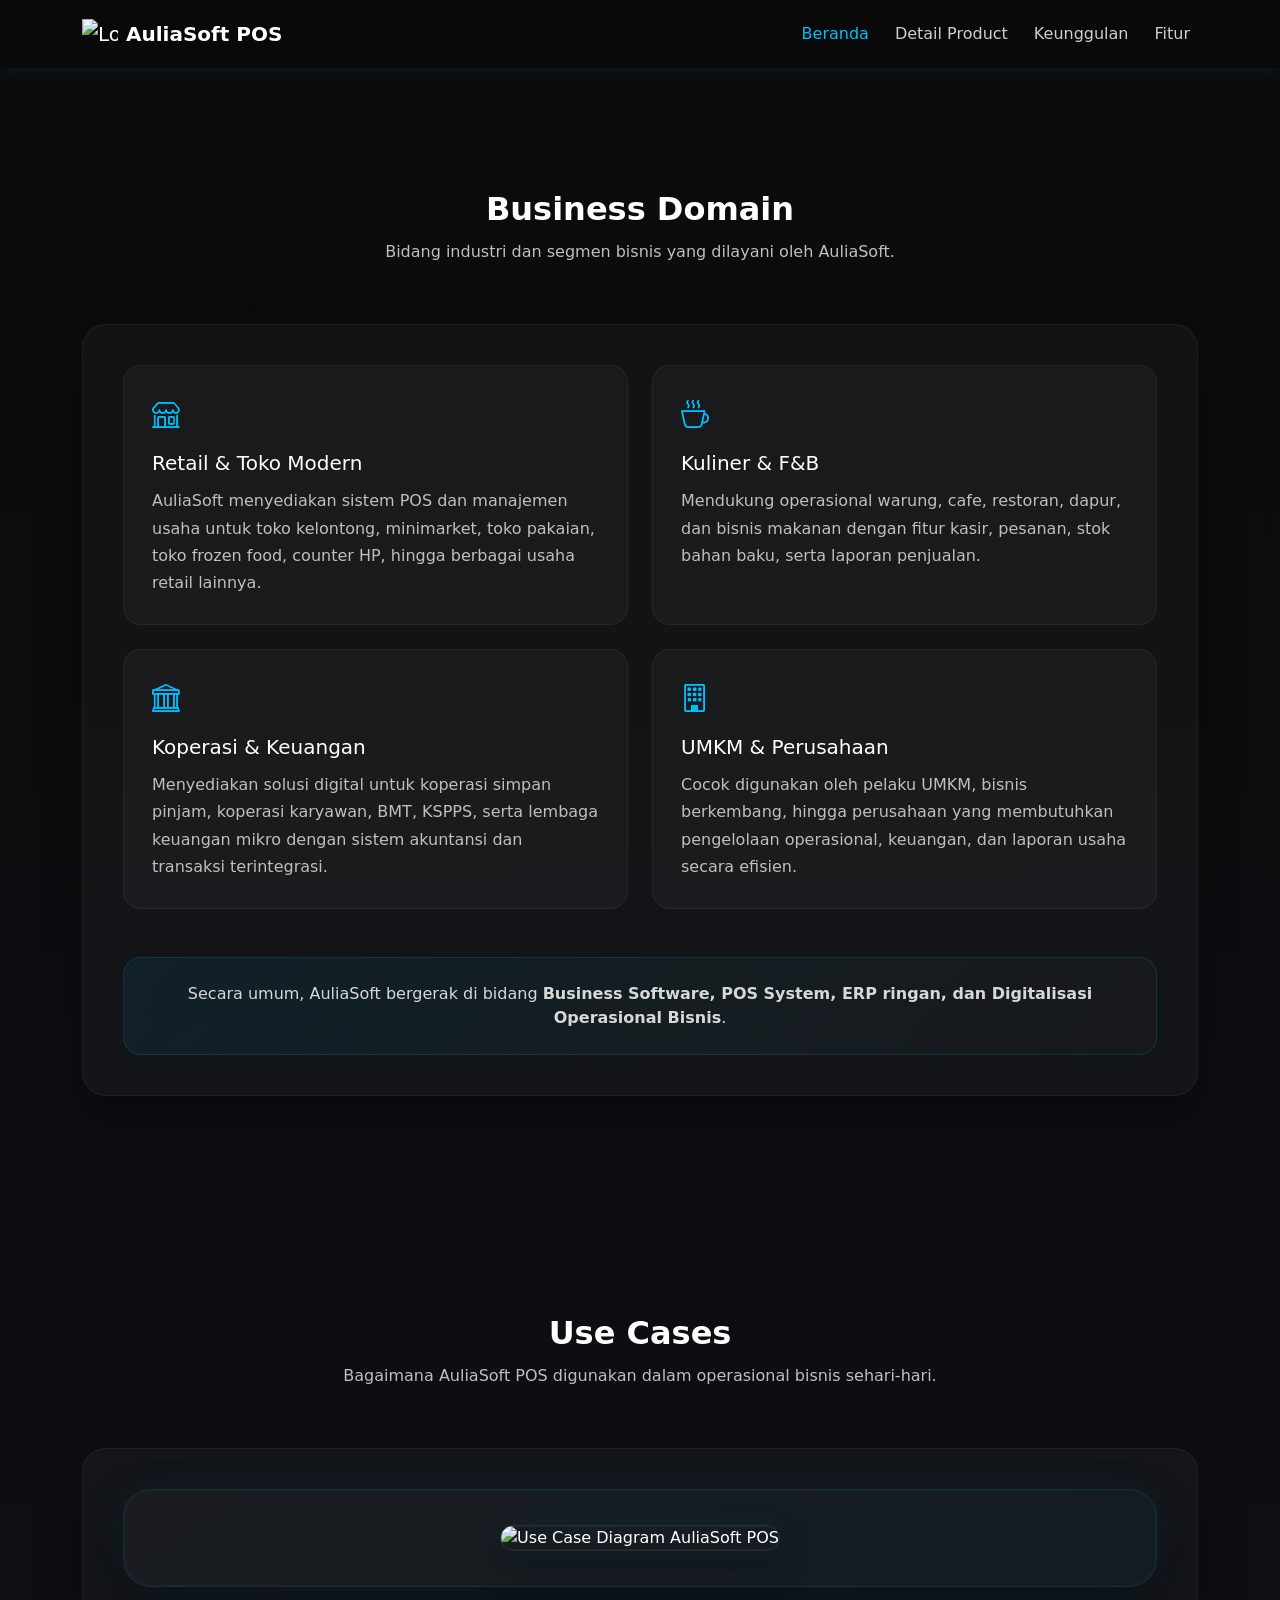
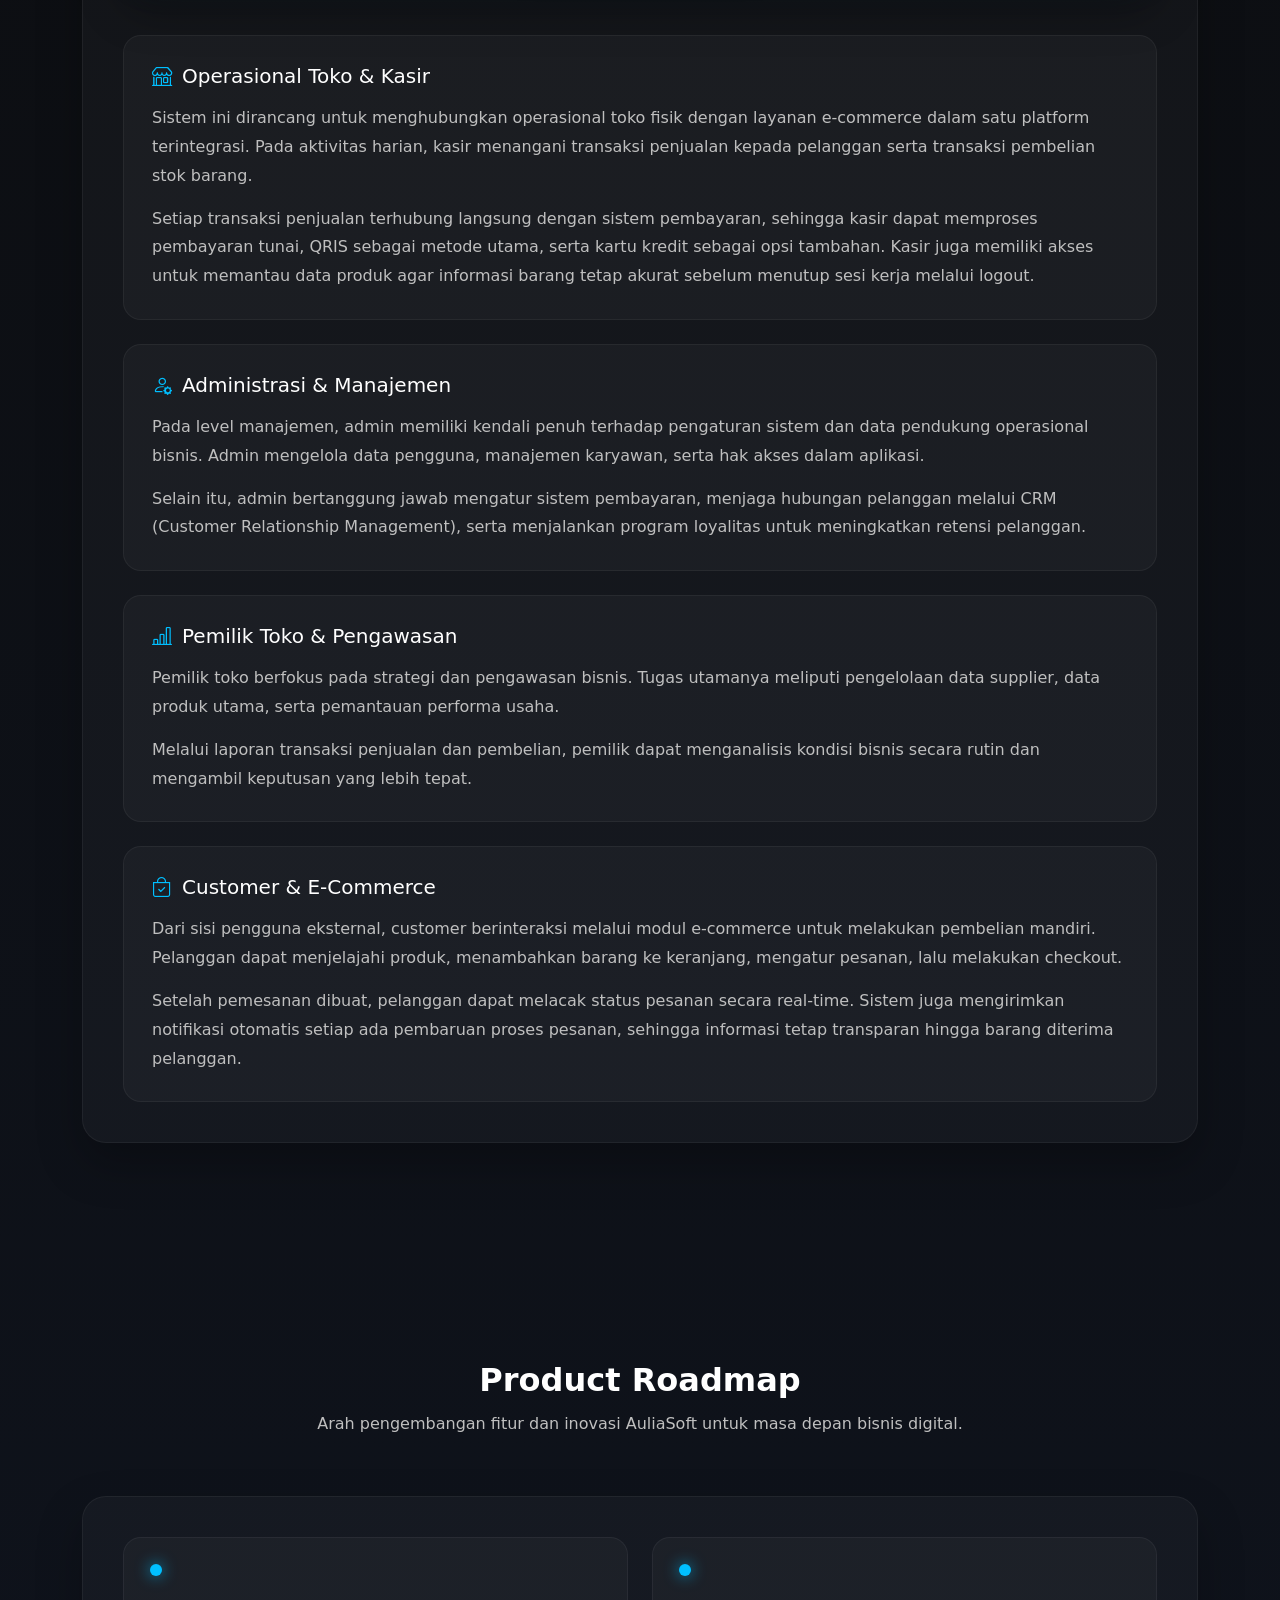
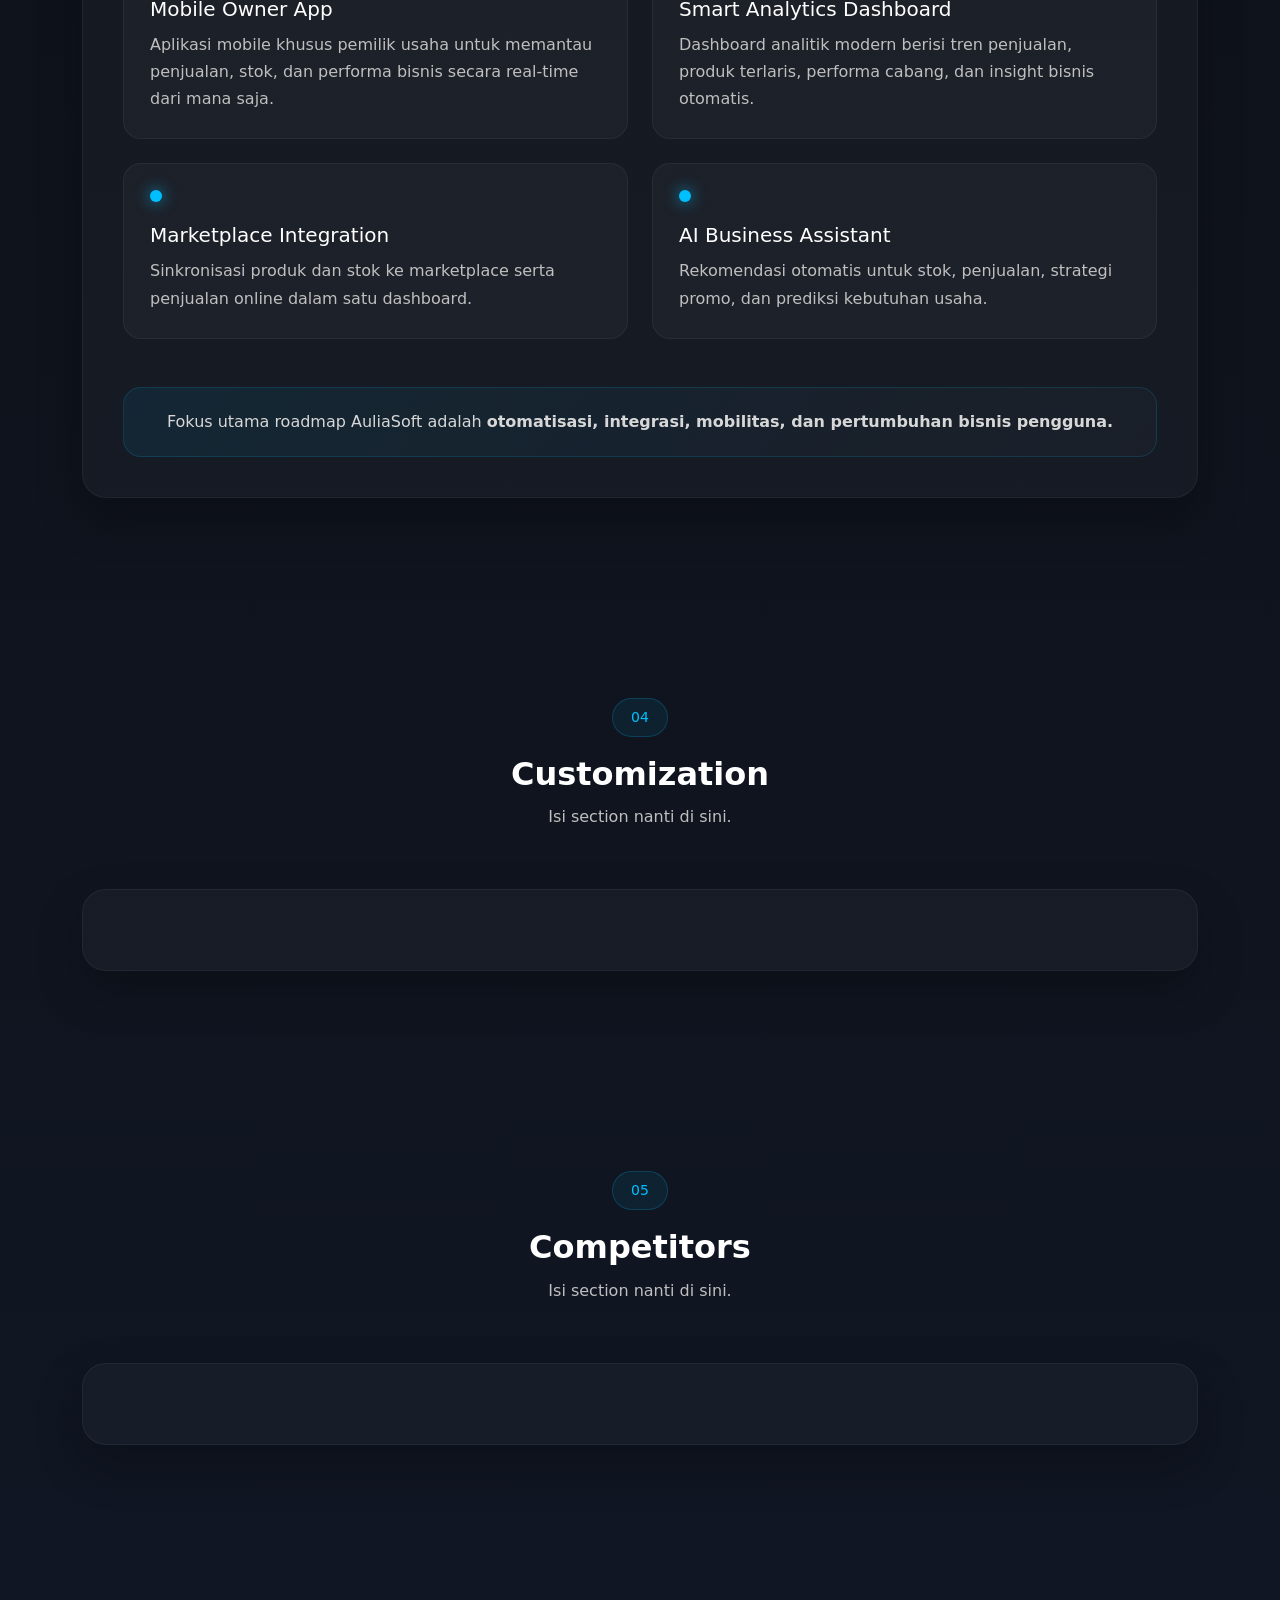
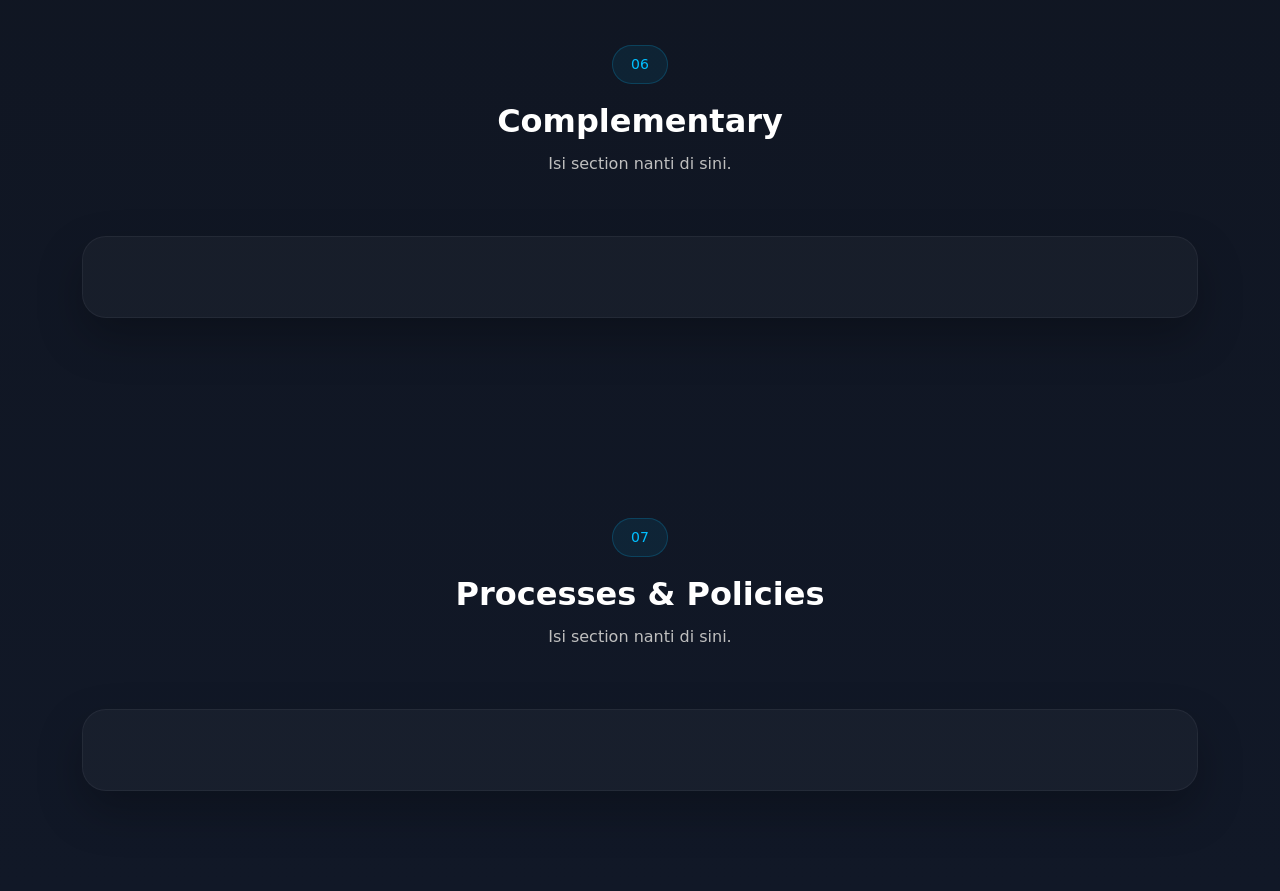
==== detail.html @ 02c009d5 "Add files via upload" ====
<!DOCTYPE html>
<html lang="id">
<head>
  <meta charset="UTF-8">
  <meta name="viewport" content="width=device-width, initial-scale=1">

  <title>AuliaSoft Insight</title>

  <!-- Bootstrap CSS -->
  <link rel="stylesheet"
        href="https://cdn.jsdelivr.net/npm/bootstrap@5.3.2/dist/css/bootstrap.min.css">

  <!-- Bootstrap Icons -->
  <link rel="stylesheet"
        href="https://cdn.jsdelivr.net/npm/bootstrap-icons@1.11.3/font/bootstrap-icons.css">

  <!-- Custom CSS -->
  <link rel="stylesheet" href="style.css">

  <style>
    :root{
      --primary:#00bfff;
      --dark:#0b0b0b;
      --dark2:#111827;
      --card:#181818;
      --text:#ffffff;
      --muted:#bfbfbf;
    }

    html{
      scroll-behavior:smooth;
    }

    body{
      margin:0;
      font-family:system-ui,-apple-system,sans-serif;
      background:linear-gradient(180deg,var(--dark),var(--dark2));
      color:var(--text);
    }

    section{
      padding:100px 0;
    }

    .section-title{
      text-align:center;
      margin-bottom:60px;
    }

    .section-title span{
      display:inline-block;
      padding:8px 18px;
      border-radius:50px;
      font-size:14px;
      color:var(--primary);
      background:rgba(0,191,255,.08);
      border:1px solid rgba(0,191,255,.2);
    }

    .section-title h2{
      margin-top:18px;
      font-weight:700;
    }

    .section-title p{
      color:var(--muted);
      max-width:700px;
      margin:auto;
      margin-top:12px;
    }

    .content-box{
      background:rgba(255,255,255,.03);
      border:1px solid rgba(255,255,255,.05);
      border-radius:24px;
      padding:40px;
      box-shadow:0 20px 45px rgba(0,0,0,.25);
    }
  </style>
</head>

<body>

<!-- Navbar -->
  <nav id="navbar" class="navbar navbar-expand-lg fixed-top">
    <div class="container">

      <!-- Logo -->
      <a href="#" class="navbar-brand d-flex align-items-center">
        <img src="foto/auliasoftsoftware.png" alt="Logo" width="36" class="me-2" />
        <span class="fw-bold">AuliaSoft POS</span>
      </a>

      <!-- Toggle -->
      <button
        class="navbar-toggler"
        type="button"
        data-bs-toggle="collapse"
        data-bs-target="#navMenu"
      >
        <span class="navbar-toggler-icon"></span>
      </button>

      <!-- Menu -->
      <div class="collapse navbar-collapse" id="navMenu">
        <ul class="navbar-nav ms-auto">
          <li class="nav-item"><a href="index.html" class="nav-link active">Beranda</a></li>
          <li class="nav-item"><a href="detail.html" class="nav-link">Detail Product</a></li>
          <li class="nav-item"><a href="#product" class="nav-link">Keunggulan</a></li>
          <li class="nav-item"><a href="#fitur" class="nav-link">Fitur</a></li>
        </ul>
      </div>

    </div>
  </nav>

<!-- BUSINESS DOMAIN -->
<section id="business-domain">
  <div class="container">

    <div class="section-title">
      <h2>Business Domain</h2>
      <p>Bidang industri dan segmen bisnis yang dilayani oleh AuliaSoft.</p>
    </div>

    <div class="content-box">

      <div class="row g-4">

        <div class="col-md-6">
          <div class="mini-info-box h-100">
            <i class="bi bi-shop"></i>
            <h5>Retail & Toko Modern</h5>
            <p>
              AuliaSoft menyediakan sistem POS dan manajemen usaha untuk
              toko kelontong, minimarket, toko pakaian, toko frozen food,
              counter HP, hingga berbagai usaha retail lainnya.
            </p>
          </div>
        </div>

        <div class="col-md-6">
          <div class="mini-info-box h-100">
            <i class="bi bi-cup-hot"></i>
            <h5>Kuliner & F&B</h5>
            <p>
              Mendukung operasional warung, cafe, restoran, dapur,
              dan bisnis makanan dengan fitur kasir, pesanan,
              stok bahan baku, serta laporan penjualan.
            </p>
          </div>
        </div>

        <div class="col-md-6">
          <div class="mini-info-box h-100">
            <i class="bi bi-bank"></i>
            <h5>Koperasi & Keuangan</h5>
            <p>
              Menyediakan solusi digital untuk koperasi simpan pinjam,
              koperasi karyawan, BMT, KSPPS, serta lembaga keuangan mikro
              dengan sistem akuntansi dan transaksi terintegrasi.
            </p>
          </div>
        </div>

        <div class="col-md-6">
          <div class="mini-info-box h-100">
            <i class="bi bi-building"></i>
            <h5>UMKM & Perusahaan</h5>
            <p>
              Cocok digunakan oleh pelaku UMKM, bisnis berkembang,
              hingga perusahaan yang membutuhkan pengelolaan operasional,
              keuangan, dan laporan usaha secara efisien.
            </p>
          </div>
        </div>

      </div>

      <div class="domain-note mt-5 text-center">
        <p class="mb-0">
          Secara umum, AuliaSoft bergerak di bidang
          <strong>Business Software, POS System, ERP ringan, dan Digitalisasi Operasional Bisnis</strong>.
        </p>
      </div>

    </div>
  </div>
</section>

<!-- USE CASES -->
<section id="use-cases">
  <div class="container">

    <div class="section-title">
      <h2>Use Cases</h2>
      <p>Bagaimana AuliaSoft POS digunakan dalam operasional bisnis sehari-hari.</p>
    </div>

    <div class="content-box">

      <!-- TEMPAT GAMBAR -->
      <div class="usecase-image-box text-center mb-5">
        <img src="foto/usecasepos.png" alt="Use Case Diagram AuliaSoft POS" class="img-fluid">
      </div>

      <!-- PENJELASAN -->
      <div class="usecase-content">

        <div class="usecase-block">
          <h5><i class="bi bi-shop"></i> Operasional Toko & Kasir</h5>
          <p>
            Sistem ini dirancang untuk menghubungkan operasional toko fisik
            dengan layanan e-commerce dalam satu platform terintegrasi.
            Pada aktivitas harian, kasir menangani transaksi penjualan
            kepada pelanggan serta transaksi pembelian stok barang.
          </p>

          <p>
            Setiap transaksi penjualan terhubung langsung dengan sistem
            pembayaran, sehingga kasir dapat memproses pembayaran tunai,
            QRIS sebagai metode utama, serta kartu kredit sebagai opsi tambahan.
            Kasir juga memiliki akses untuk memantau data produk agar informasi
            barang tetap akurat sebelum menutup sesi kerja melalui logout.
          </p>
        </div>

        <div class="usecase-block">
          <h5><i class="bi bi-person-gear"></i> Administrasi & Manajemen</h5>
          <p>
            Pada level manajemen, admin memiliki kendali penuh terhadap
            pengaturan sistem dan data pendukung operasional bisnis.
            Admin mengelola data pengguna, manajemen karyawan,
            serta hak akses dalam aplikasi.
          </p>

          <p>
            Selain itu, admin bertanggung jawab mengatur sistem pembayaran,
            menjaga hubungan pelanggan melalui CRM (Customer Relationship Management),
            serta menjalankan program loyalitas untuk meningkatkan retensi pelanggan.
          </p>
        </div>

        <div class="usecase-block">
          <h5><i class="bi bi-bar-chart-line"></i> Pemilik Toko & Pengawasan</h5>
          <p>
            Pemilik toko berfokus pada strategi dan pengawasan bisnis.
            Tugas utamanya meliputi pengelolaan data supplier,
            data produk utama, serta pemantauan performa usaha.
          </p>

          <p>
            Melalui laporan transaksi penjualan dan pembelian,
            pemilik dapat menganalisis kondisi bisnis secara rutin
            dan mengambil keputusan yang lebih tepat.
          </p>
        </div>

        <div class="usecase-block">
          <h5><i class="bi bi-bag-check"></i> Customer & E-Commerce</h5>
          <p>
            Dari sisi pengguna eksternal, customer berinteraksi
            melalui modul e-commerce untuk melakukan pembelian mandiri.
            Pelanggan dapat menjelajahi produk, menambahkan barang
            ke keranjang, mengatur pesanan, lalu melakukan checkout.
          </p>

          <p>
            Setelah pemesanan dibuat, pelanggan dapat melacak status pesanan
            secara real-time. Sistem juga mengirimkan notifikasi otomatis
            setiap ada pembaruan proses pesanan, sehingga informasi tetap
            transparan hingga barang diterima pelanggan.
          </p>
        </div>

      </div>

    </div>
  </div>
</section>

<!-- PRODUCT ROADMAP -->
<section id="product-roadmap">
  <div class="container">

    <div class="section-title">
      <h2>Product Roadmap</h2>
      <p>Arah pengembangan fitur dan inovasi AuliaSoft untuk masa depan bisnis digital.</p>
    </div>

    <div class="content-box">

      <div class="row g-4">

        <!-- 1 -->
        <div class="col-md-6">
          <div class="roadmap-item">
            <span class="roadmap-dot"></span>
            <h5>Mobile Owner App</h5>
            <p>
              Aplikasi mobile khusus pemilik usaha untuk memantau penjualan,
              stok, dan performa bisnis secara real-time dari mana saja.
            </p>
          </div>
        </div>

        <!-- 2 -->
        <div class="col-md-6">
          <div class="roadmap-item">
            <span class="roadmap-dot"></span>
            <h5>Smart Analytics Dashboard</h5>
            <p>
              Dashboard analitik modern berisi tren penjualan,
              produk terlaris, performa cabang, dan insight bisnis otomatis.
            </p>
          </div>
        </div>

        <!-- 5 -->
        <div class="col-md-6">
          <div class="roadmap-item">
            <span class="roadmap-dot"></span>
            <h5>Marketplace Integration</h5>
            <p>
              Sinkronisasi produk dan stok ke marketplace
              serta penjualan online dalam satu dashboard.
            </p>
          </div>
        </div>

        <!-- 6 -->
        <div class="col-md-6">
          <div class="roadmap-item">
            <span class="roadmap-dot"></span>
            <h5>AI Business Assistant</h5>
            <p>
              Rekomendasi otomatis untuk stok, penjualan,
              strategi promo, dan prediksi kebutuhan usaha.
            </p>
          </div>
        </div>

      </div>

      <div class="roadmap-note text-center mt-5">
        <p class="mb-0">
          Fokus utama roadmap AuliaSoft adalah
          <strong>otomatisasi, integrasi, mobilitas, dan pertumbuhan bisnis pengguna.</strong>
        </p>
      </div>

    </div>
  </div>
</section>

<!-- 4 -->
<section id="customization">
  <div class="container">
    <div class="section-title">
      <span>04</span>
      <h2>Customization</h2>
      <p>Isi section nanti di sini.</p>
    </div>
    <div class="content-box"></div>
  </div>
</section>

<!-- 5 -->
<section id="competitors">
  <div class="container">
    <div class="section-title">
      <span>05</span>
      <h2>Competitors</h2>
      <p>Isi section nanti di sini.</p>
    </div>
    <div class="content-box"></div>
  </div>
</section>

<!-- 6 -->
<section id="complementary">
  <div class="container">
    <div class="section-title">
      <span>06</span>
      <h2>Complementary</h2>
      <p>Isi section nanti di sini.</p>
    </div>
    <div class="content-box"></div>
  </div>
</section>

<!-- 7 -->
<section id="processes-policies">
  <div class="container">
    <div class="section-title">
      <span>07</span>
      <h2>Processes & Policies</h2>
      <p>Isi section nanti di sini.</p>
    </div>
    <div class="content-box"></div>
  </div>
</section>

<!-- Bootstrap JS -->
<script src="https://cdn.jsdelivr.net/npm/bootstrap@5.3.2/dist/js/bootstrap.bundle.min.js"></script>

</body>
</html>
---- style.css ----
/* style.css */

/* ================= ROOT ================= */
:root {
  --primary: #00bfff;
  --primary-dark: #007bff;
  --bg-dark: #0a0a0a;
  --card-dark: #111111;
  --text-light: #eaeaea;
  --text-muted: #b8b8b8;
  --navbar-height: 72px;
  --radius: 18px;
  --transition: 0.3s ease;
}

/* ================= GLOBAL ================= */
* {
  margin: 0;
  padding: 0;
  box-sizing: border-box;
}

html {
  scroll-behavior: smooth;
}

body {
  padding-top: var(--navbar-height);
  font-family: system-ui, -apple-system, sans-serif;
  background: var(--bg-dark);
  color: var(--text-light);
}

section {
  scroll-margin-top: 90px;
}

img {
  max-width: 100%;
  display: block;
}

a {
  text-decoration: none;
}

.section-space {
  padding: 100px 0;
}

/* ================= NAVBAR ================= */
#navbar {
  background: rgba(10, 10, 10, 0.85);
  backdrop-filter: blur(14px);
  padding: 14px 0;
  box-shadow: 0 5px 20px rgba(0, 191, 255, 0.08);
}

.navbar-brand {
  color: white !important;
}

.navbar-toggler {
  border: none;
}

.navbar-toggler:focus {
  box-shadow: none;
}

.nav-link {
  color: #cfcfcf !important;
  margin-left: 10px;
  transition: var(--transition);
}

.nav-link:hover,
.nav-link.active {
  color: var(--primary) !important;
}

/* ================= HERO =================
.hero {
  min-height: 100vh;
  background: radial-gradient(circle at center, #001a2e 0%, #000 100%);
}

.hero-text {
  color: var(--text-muted);
  font-size: 1.05rem;
  line-height: 1.8;
  max-width: 540px;
}

.hero-image img {
  border-radius: var(--radius);
} */

/* HERO */
.hero {
  min-height: 100vh;
  padding: 120px 0 80px;
  background: radial-gradient(circle at center, #001a2e, #000);
}

.hero-content {
  max-width: 850px;
  margin: auto;
}

.hero-text {
  max-width: 650px;
  color: #cfcfcf;
  line-height: 1.8;
}

/* Slider */
.hero-slider {
  max-width: 950px;
  margin: auto;
}

.hero-slider img {
  border-radius: 20px;
  object-fit: cover;
}

/* Tombol Slider */
.carousel-control-prev,
.carousel-control-next {
  width: 50px;
}

.carousel-control-prev-icon,
.carousel-control-next-icon {
  background-size: 70%;
}

/* Smooth Fade */
.carousel-fade .carousel-item {
  opacity: 0;
  transition: opacity 1.2s ease-in-out;
}

.carousel-fade .carousel-item.active {
  opacity: 1;
}

/* ================= BUTTON ================= */
.btn {
  border-radius: 10px;
  transition: var(--transition);
  box-shadow: 0 0 10px rgba(0, 191, 255, 0.35);
}

.btn:hover {
  transform: translateY(-2px);
  box-shadow: 0 0 20px rgba(0, 191, 255, 0.75);
}

/* ================= MINI CARD ================= */
.mini-card {
  background: white;
  color: #111;
  padding: 18px;
  border-radius: var(--radius);
  box-shadow: 0 10px 25px rgba(0, 0, 0, 0.2);
}

.mini-card small {
  color: #666;
}

.mini-card h4 {
  color: var(--primary-dark);
}

/* ================= ABOUT =================
.about-box {
  max-width: 760px;
  background: var(--card-dark);
  padding: 45px;
  border-radius: var(--radius);
  box-shadow: 0 0 25px rgba(0, 191, 255, 0.08);
}

.about-box p {
  color: var(--text-muted);
  line-height: 1.8;
} */
/* ABOUT */
.about-section {
  padding: 110px 0;
  background: radial-gradient(circle at center, #001a2e, #000);
}

.about-box {
  max-width: 850px;
  padding: 55px 40px;
  border-radius: 24px;
  background: rgba(255, 255, 255, 0.03);
  border: 1px solid rgba(0, 191, 255, 0.15);
  backdrop-filter: blur(12px);
  box-shadow: 0 0 35px rgba(0, 191, 255, 0.08);
}

.about-badge {
  display: inline-block;
  padding: 8px 18px;
  border-radius: 50px;
  font-size: 14px;
  color: #00bfff;
  background: rgba(0, 191, 255, 0.08);
  border: 1px solid rgba(0, 191, 255, 0.2);
}

.about-box h2 {
  font-size: 2.2rem;
  color: #ffffff;
}

.about-box p {
  color: #cfcfcf;
  line-height: 1.9;
  font-size: 1.05rem;
  max-width: 700px;
  margin-inline: auto;
}

@media (max-width: 768px) {
  .about-box {
    padding: 35px 22px;
  }

  .about-box h2 {
    font-size: 1.7rem;
  }
}

/* ================= CARD UMUM ================= */
.card-dark {
  background: var(--card-dark);
  border-radius: var(--radius);
  box-shadow: 0 0 20px rgba(0, 191, 255, 0.06);
  transition: var(--transition);
}

.card-dark:hover {
  box-shadow: 0 0 25px rgba(0, 191, 255, 0.25);
}

/* ================= RESPONSIVE ================= */
@media (max-width: 991px) {
  .hero {
    text-align: center;
    padding: 60px 0;
  }

  .hero-text {
    margin: auto;
  }

  .nav-link {
    margin-left: 0;
    margin-top: 8px;
  }
}

@media (max-width: 576px) {
  .about-box {
    padding: 30px 20px;
  }

  .hero h1 {
    font-size: 2rem;
  }
}

/* PROBLEM */
.problem-section {
  padding: 110px 0;
  background: linear-gradient(180deg, #0f0f0f, #181818);
}

.problem-heading {
  max-width: 760px;
}

.problem-badge {
  display: inline-block;
  padding: 8px 18px;
  border-radius: 50px;
  background: rgba(255,255,255,0.06);
  color: #00bfff;
  font-size: 14px;
  border: 1px solid rgba(255,255,255,0.08);
}

.problem-heading h2 {
  color: #fff;
  font-size: 2.2rem;
}

.problem-heading p {
  color: #bfbfbf;
  line-height: 1.8;
}

/* Card */
.problem-card {
  background: #1b1b1b;
  border: 1px solid rgba(255,255,255,0.05);
  border-radius: 22px;
  padding: 30px 24px;
  transition: 0.3s ease;
}

.problem-card:hover {
  transform: translateY(-6px);
  border-color: rgba(0,191,255,0.3);
  box-shadow: 0 15px 30px rgba(0,0,0,0.25);
}

.problem-icon {
  width: 58px;
  height: 58px;
  border-radius: 16px;
  display: flex;
  align-items: center;
  justify-content: center;
  background: linear-gradient(135deg, #00bfff, #007bff);
  font-size: 24px;
  color: #fff;
  margin-bottom: 20px;
}

.problem-card h5 {
  color: #fff;
  margin-bottom: 12px;
}

.problem-card p {
  color: #bfbfbf;
  line-height: 1.7;
  margin-bottom: 0;
  font-size: 15px;
}

@media (max-width: 768px) {
  .problem-heading h2 {
    font-size: 1.7rem;
  }
}

/* SOLUTION */
.solution-section {
  padding: 110px 0;
  background: linear-gradient(180deg, #101820, #0b0b0b);
}

.solution-heading {
  max-width: 760px;
}

.solution-badge {
  display: inline-block;
  padding: 8px 18px;
  border-radius: 50px;
  font-size: 14px;
  color: #00bfff;
  background: rgba(0,191,255,0.08);
  border: 1px solid rgba(0,191,255,0.18);
}

.solution-heading h2 {
  color: #fff;
  font-size: 2.2rem;
}

.solution-heading p {
  color: #bfbfbf;
  line-height: 1.8;
}

/* List */
.solution-list {
  display: flex;
  flex-direction: column;
  gap: 18px;
}

.solution-item {
  display: flex;
  gap: 16px;
  padding: 22px;
  border-radius: 20px;
  background: #181818;
  border: 1px solid rgba(255,255,255,0.05);
  transition: 0.3s ease;
}

.solution-item:hover {
  transform: translateY(-4px);
  border-color: rgba(0,191,255,0.25);
}

.solution-item h5 {
  color: #fff;
  margin-bottom: 8px;
  font-size: 1.05rem;
}

.solution-item p {
  color: #bfbfbf;
  margin-bottom: 0;
  line-height: 1.7;
  font-size: 15px;
}

.check-icon {
  width: 50px;
  height: 50px;
  min-width: 50px;
  border-radius: 14px;
  display: flex;
  align-items: center;
  justify-content: center;
  background: linear-gradient(135deg, #00bfff, #007bff);
  color: #fff;
  font-size: 20px;
}

/* Right Box */
.solution-highlight {
  padding: 45px 30px;
  border-radius: 24px;
  background: linear-gradient(135deg, #00bfff, #007bff);
  color: #fff;
  box-shadow: 0 20px 35px rgba(0,191,255,0.2);
}

.solution-highlight p {
  color: rgba(255,255,255,0.9);
  line-height: 1.8;
}

.mini-label {
  display: inline-block;
  padding: 7px 16px;
  border-radius: 50px;
  font-size: 13px;
  background: rgba(255,255,255,0.15);
}

@media (max-width: 768px) {
  .solution-heading h2 {
    font-size: 1.7rem;
  }

  .solution-highlight {
    padding: 35px 24px;
  }
}

/* PRODUCT */
.product-section {
  padding: 110px 0;
  background: linear-gradient(180deg, #0b0b0b, #111827);
}

.product-heading {
  max-width: 760px;
}

.product-badge {
  display: inline-block;
  padding: 8px 18px;
  border-radius: 50px;
  font-size: 14px;
  color: #00bfff;
  background: rgba(0,191,255,0.08);
  border: 1px solid rgba(0,191,255,0.18);
}

.product-heading h2 {
  color: #fff;
  font-size: 2.2rem;
}

.product-heading p {
  color: #bfbfbf;
  line-height: 1.8;
}

/* Highlight */
.product-highlight {
  padding: 35px 30px;
  border-radius: 24px;
  background: rgba(255,255,255,0.03);
  border: 1px solid rgba(255,255,255,0.06);
}

.product-highlight h3 {
  color: #fff;
}

.product-highlight p {
  color: #cfcfcf;
}

/* Cards */
.pk-card {
  height: 100%;
  padding: 28px 24px;
  border-radius: 22px;
  background: #181818;
  border: 1px solid rgba(255,255,255,0.05);
  transition: 0.3s ease;
}

.pk-card:hover {
  transform: translateY(-6px);
  border-color: rgba(0,191,255,0.25);
  box-shadow: 0 15px 30px rgba(0,0,0,0.25);
}

.pk-icon {
  width: 58px;
  height: 58px;
  border-radius: 16px;
  display: flex;
  align-items: center;
  justify-content: center;
  background: linear-gradient(135deg, #00bfff, #007bff);
  color: #fff;
  font-size: 24px;
  margin-bottom: 18px;
}

.pk-card h5 {
  color: #fff;
  margin-bottom: 12px;
}

.pk-card p {
  color: #bfbfbf;
  margin-bottom: 0;
  line-height: 1.7;
  font-size: 15px;
}

@media (max-width: 768px) {
  .product-heading h2 {
    font-size: 1.7rem;
  }
}

/* PRICING */
.pricing-section {
  padding: 110px 0;
  background: linear-gradient(180deg, #111827, #0b0b0b);
}

.pricing-heading {
  max-width: 720px;
}

.pricing-badge {
  display: inline-block;
  padding: 8px 18px;
  border-radius: 50px;
  font-size: 14px;
  color: #00bfff;
  background: rgba(0,191,255,0.08);
  border: 1px solid rgba(0,191,255,0.18);
}

.pricing-heading h2 {
  color: #fff;
  font-size: 2.2rem;
}

.pricing-heading p {
  color: #bfbfbf;
  line-height: 1.8;
}

/* Card */
.price-card {
  position: relative;
  height: 100%;
  padding: 32px 26px;
  border-radius: 24px;
  background: #181818;
  border: 1px solid rgba(255,255,255,0.05);
  transition: 0.3s ease;
}

.price-card:hover {
  transform: translateY(-8px);
  border-color: rgba(0,191,255,0.25);
  box-shadow: 0 20px 35px rgba(0,0,0,0.28);
}

.price-card h5 {
  color: #fff;
  font-weight: 700;
}

.price {
  font-size: 2rem;
  font-weight: 800;
  color: #00bfff;
  margin: 14px 0 8px;
}

.desc {
  color: #bfbfbf;
  margin-bottom: 22px;
}

/* Features */
.feature-preview,
.feature-full {
  list-style: none;
  padding: 0;
  margin: 0;
}

.feature-preview li,
.feature-full li {
  color: #d8d8d8;
  padding: 8px 0;
  border-bottom: 1px solid rgba(255,255,255,0.04);
  font-size: 15px;
}

.feature-preview li i,
.feature-full li i {
  color: #00bfff;
  margin-right: 10px;
}

/* Popular */
.popular {
  border: 1px solid rgba(0,191,255,0.35);
  transform: scale(1.03);
  box-shadow: 0 15px 30px rgba(0,191,255,0.08);
}

.popular:hover {
  transform: scale(1.03) translateY(-8px);
}

.ribbon {
  position: absolute;
  top: 18px;
  right: -10px;
  padding: 6px 14px;
  font-size: 12px;
  font-weight: 700;
  color: #fff;
  background: linear-gradient(135deg, #00bfff, #007bff);
  border-radius: 50px;
}

/* Button */
.price-card .btn {
  border-radius: 12px;
  padding: 10px 16px;
  font-weight: 600;
}

/* Responsive */
@media (max-width: 768px) {
  .pricing-heading h2 {
    font-size: 1.7rem;
  }

  .popular,
  .popular:hover {
    transform: none;
  }
}

/* FEATURES */
.feature-section {
  padding: 110px 0;
  background: linear-gradient(180deg, #0b0b0b, #111827);
}

.feature-heading {
  max-width: 720px;
}

.feature-badge {
  display: inline-block;
  padding: 8px 18px;
  border-radius: 50px;
  font-size: 14px;
  color: #00bfff;
  background: rgba(0,191,255,0.08);
  border: 1px solid rgba(0,191,255,0.18);
}

.feature-heading h2 {
  color: #fff;
}

.feature-heading p {
  color: #bfbfbf;
}

/* List */
.feature-list-item {
  background: #181818;
  border: 1px solid rgba(255,255,255,0.05);
  border-radius: 18px;
  padding: 18px 18px;
  margin-bottom: 14px;
  cursor: pointer;
  transition: 0.3s ease;
}

.feature-list-item:hover {
  border-color: rgba(0,191,255,0.25);
  transform: translateY(-3px);
}

.feature-title {
  display: flex;
  align-items: center;
  gap: 12px;
  color: #fff;
  font-weight: 600;
}

.feature-title i {
  width: 42px;
  height: 42px;
  border-radius: 12px;
  display: flex;
  align-items: center;
  justify-content: center;
  background: linear-gradient(135deg, #00bfff, #007bff);
  color: #fff;
  font-size: 18px;
}

/* Expand */
.feature-expand {
  display: none;
  padding-top: 16px;
}

.feature-list-item.active .feature-expand {
  display: block;
}

.feature-expand img {
  border-radius: 14px;
  margin-bottom: 10px;
}

.feature-expand small {
  color: #bfbfbf;
  line-height: 1.7;
  display: block;
}

/* FAQ */
.faq-section {
  padding: 110px 0;
  background: linear-gradient(180deg, #0f0f0f, #181818);
}

.faq-heading {
  max-width: 720px;
}

.faq-badge {
  display: inline-block;
  padding: 8px 18px;
  border-radius: 50px;
  background: rgba(255,255,255,0.06);
  color: #00bfff;
  font-size: 14px;
  border: 1px solid rgba(255,255,255,0.08);
}

.faq-heading h2 {
  color: #fff;
  font-size: 2.2rem;
}

.faq-heading p {
  color: #bfbfbf;
  line-height: 1.8;
}

/* Accordion */
.faq-accordion {
  max-width: 850px;
  margin: auto;
}

.faq-accordion .accordion-item {
  background: #1b1b1b;
  border: 1px solid rgba(255,255,255,0.05);
  border-radius: 18px !important;
  overflow: hidden;
  margin-bottom: 14px;
}

.faq-accordion .accordion-button {
  background: #1b1b1b;
  color: #fff;
  font-weight: 600;
  box-shadow: none;
  padding: 20px 22px;
}

.faq-accordion .accordion-button:not(.collapsed) {
  background: #1b1b1b;
  color: #00bfff;
}

.faq-accordion .accordion-button:focus {
  box-shadow: none;
}

.faq-accordion .accordion-button::after {
  filter: brightness(0) invert(1);
}

.faq-accordion .accordion-body {
  color: #bfbfbf;
  line-height: 1.8;
  padding: 0 22px 22px;
  background: #1b1b1b;
}

.faq-accordion .accordion-item:hover {
  border-color: rgba(0,191,255,0.25);
  transition: 0.3s ease;
}

@media (max-width: 768px) {
  .faq-heading h2 {
    font-size: 1.7rem;
  }
}

/* ===============================
   TESTIMONI SECTION
================================= */
.testimonial-section {
  padding: 110px 0;
  background: linear-gradient(180deg, #0b0b0b, #111827);
  overflow: hidden;
}

/* Heading */
.testimonial-heading {
  max-width: 700px;
}

.testimonial-badge {
  display: inline-block;
  padding: 8px 18px;
  border-radius: 50px;
  font-size: 14px;
  color: #00bfff;
  background: rgba(0, 191, 255, 0.08);
  border: 1px solid rgba(0, 191, 255, 0.2);
}

.testimonial-heading h2 {
  color: #fff;
}

.testimonial-heading p {
  color: #bfbfbf;
  line-height: 1.8;
}

/* ===============================
   SWIPER WRAPPER
================================= */
.mySwiper {
  width: 100%;
  max-width: 760px;
  margin: auto;
  padding: 20px 0 60px;
  overflow: hidden;
  position: relative;
}

.mySwiper .swiper-wrapper {
  align-items: stretch;
}

.mySwiper .swiper-slide {
  width: 100% !important;
  flex-shrink: 0;
  opacity: 0 !important;
  transition: opacity .6s ease;
}

/* Slide aktif saja */
.mySwiper .swiper-slide-active {
  opacity: 1 !important;
}

/* ===============================
   CARD
================================= */
.testimonial-card {
  background: #181818;
  border-radius: 22px;
  padding: 30px 25px;
  text-align: center;
  min-height: 320px;
  border: 1px solid rgba(255,255,255,0.05);
  box-shadow: 0 10px 35px rgba(0,0,0,0.25);
  transition: 0.3s ease;
}

.testimonial-card:hover {
  transform: translateY(-5px);
  border-color: rgba(0,191,255,0.25);
  box-shadow: 0 0 25px rgba(0,191,255,0.12);
}

/* Image */
/* FOTO TESTIMONI BESAR & TENGAH */
.testimonial-card img{
  width: 110px;
  height: 110px;
  object-fit: cover;
  border-radius: 50%;
  display: block;
  margin: 0 auto 18px auto;   /* bikin tengah */
  border: 3px solid rgba(0,191,255,.35);
  box-shadow: 0 0 20px rgba(0,191,255,.18);
}

/* biar isi card center semua */
.testimonial-card{
  text-align: center;
}

/* Text */
.testimonial-card h5 {
  color: #fff;
  margin-top: 10px;
  font-size: 18px;
}

.testimonial-card p {
  color: #bfbfbf;
  font-size: 14px;
  line-height: 1.7;
  margin-top: 10px;
}

/* Stars */
.stars {
  color: #ffc107;
  font-size: 16px;
  margin-bottom: 8px;
}

/* Badge */
.testimonial-card .badge {
  font-size: 12px;
  border-radius: 10px;
  padding: 6px 10px;
}

/* ===============================
   PAGINATION
================================= */
.swiper-pagination {
  bottom: 0 !important;
}

.swiper-pagination-bullet {
  width: 10px;
  height: 10px;
  background: rgba(255,255,255,0.35);
  opacity: 1;
  transition: 0.3s ease;
}

.swiper-pagination-bullet-active {
  background: #00bfff;
  box-shadow: 0 0 12px rgba(0,191,255,0.8);
  transform: scale(1.2);
}

/* ===============================
   MOBILE
================================= */
@media (max-width: 768px) {
  .testimonial-section {
    padding: 80px 0;
  }

  .testimonial-card {
    min-height: auto;
    padding: 25px 20px;
  }

  .testimonial-heading h2 {
    font-size: 1.8rem;
  }
}

/* ===============================
   CONTACT SECTION
================================= */
.contact-section {
  padding: 110px 0;
  background: linear-gradient(180deg, #0b0b0b, #111827);
}

/* BOX */
.contact-box {
  max-width: 850px;
  margin: auto;
  padding: 60px 40px;
  background: rgba(255,255,255,0.03);
  border: 1px solid rgba(255,255,255,0.06);
  border-radius: 28px;
  backdrop-filter: blur(12px);
  box-shadow: 0 20px 50px rgba(0,0,0,.35);
}

/* BADGE */
.contact-badge {
  display: inline-block;
  padding: 8px 18px;
  border-radius: 50px;
  font-size: 14px;
  color: #00bfff;
  background: rgba(0,191,255,0.08);
  border: 1px solid rgba(0,191,255,0.2);
}

/* TEXT */
.contact-box h2 {
  color: #fff;
  font-size: 2.3rem;
}

.contact-desc {
  color: #bfbfbf;
  max-width: 620px;
  margin: auto;
  line-height: 1.8;
}

/* BUTTON */
.contact-box .btn-primary {
  background: linear-gradient(135deg,#00bfff,#008cff);
  border: none;
  border-radius: 14px;
  font-weight: 600;
}

.contact-box .btn-primary:hover {
  transform: translateY(-2px);
  box-shadow: 0 0 20px rgba(0,191,255,.35);
}

.contact-box .btn-outline-light {
  border-radius: 14px;
  font-weight: 600;
}

/* INFO */
.contact-info {
  margin-top: 20px;
}

.contact-info p {
  color: #d7d7d7;
  font-size: 15px;
}

.contact-info i {
  color: #00bfff;
  margin-right: 8px;
}

/* MOBILE */
@media (max-width:768px) {
  .contact-section {
    padding: 80px 0;
  }

  .contact-box {
    padding: 40px 25px;
  }

  .contact-box h2 {
    font-size: 1.8rem;
  }
}

/* BUSINESS DOMAIN */
.mini-info-box{
  background: rgba(255,255,255,.03);
  border:1px solid rgba(255,255,255,.05);
  border-radius:18px;
  padding:28px;
  height:100%;
  transition:.3s ease;
}

.mini-info-box:hover{
  transform:translateY(-6px);
  border-color:rgba(0,191,255,.25);
  box-shadow:0 12px 30px rgba(0,191,255,.08);
}

.mini-info-box i{
  font-size:28px;
  color:#00bfff;
  margin-bottom:15px;
  display:inline-block;
}

.mini-info-box h5{
  color:#fff;
  margin-bottom:12px;
}

.mini-info-box p{
  color:#bfbfbf;
  line-height:1.7;
  margin:0;
}

.domain-note{
  padding:24px;
  border-radius:18px;
  background:linear-gradient(135deg, rgba(0,191,255,.08), rgba(255,255,255,.02));
  border:1px solid rgba(0,191,255,.15);
}

.domain-note p{
  color:#d7d7d7;
}

/* PRODUCT ROADMAP */
#product-roadmap .content-box{
  position:relative;
  overflow:hidden;
}

.roadmap-line{
  position:absolute;
  top:80px;
  bottom:80px;
  left:50%;
  width:2px;
  background:linear-gradient(to bottom, transparent, #00bfff, transparent);
  transform:translateX(-50%);
  opacity:.3;
}

.roadmap-item{
  position:relative;
  background:rgba(255,255,255,.03);
  border:1px solid rgba(255,255,255,.05);
  border-radius:18px;
  padding:26px;
  height:100%;
  transition:.3s ease;
}

.roadmap-item:hover{
  transform:translateY(-6px);
  border-color:rgba(0,191,255,.25);
  box-shadow:0 12px 28px rgba(0,191,255,.08);
}

.roadmap-dot{
  width:12px;
  height:12px;
  background:#00bfff;
  border-radius:50%;
  display:inline-block;
  margin-bottom:14px;
  box-shadow:0 0 15px rgba(0,191,255,.8);
}

.roadmap-item h5{
  color:#fff;
  margin-bottom:10px;
}

.roadmap-item p{
  color:#bfbfbf;
  line-height:1.7;
  margin:0;
}

.roadmap-note{
  padding:22px;
  border-radius:18px;
  background:linear-gradient(135deg, rgba(0,191,255,.08), rgba(255,255,255,.02));
  border:1px solid rgba(0,191,255,.15);
}

.roadmap-note p{
  color:#d7d7d7;
}

@media(max-width:768px){
  .roadmap-line{
    display:none;
  }
}

/* USE CASES */
.usecase-image-box{
  display: flex;
  justify-content: center;
  align-items: center;
  padding: 35px;
  border-radius: 28px;
  background: linear-gradient(145deg, rgba(255,255,255,.03), rgba(0,191,255,.04));
  border: 1px solid rgba(0,191,255,.12);
  box-shadow: 
    0 0 0 1px rgba(255,255,255,.02) inset,
    0 20px 45px rgba(0,0,0,.35),
    0 0 35px rgba(0,191,255,.08);
}

/* FOTO CENTER + ROUNDED EDGE */
.usecase-image-box img{
  display: block;
  margin: auto;
  max-width: 100%;
  max-height: 560px;
  object-fit: contain;

  border-radius: 24px;
  border: 1px solid rgba(255,255,255,.08);

  box-shadow:
    0 12px 35px rgba(0,0,0,.35),
    0 0 0 1px rgba(255,255,255,.03) inset,
    0 0 25px rgba(0,191,255,.08);

  transition: .4s ease;
}

/* hover dikit biar premium */
.usecase-image-box img:hover{
  transform: scale(1.015);
  box-shadow:
    0 18px 45px rgba(0,0,0,.45),
    0 0 0 1px rgba(255,255,255,.04) inset,
    0 0 35px rgba(0,191,255,.15);
}

.usecase-content{
  display:grid;
  gap:24px;
}

.usecase-block{
  background:rgba(255,255,255,.03);
  border:1px solid rgba(255,255,255,.05);
  border-radius:18px;
  padding:28px;
  transition:.3s ease;
}

.usecase-block:hover{
  transform:translateY(-6px);
  border-color:rgba(0,191,255,.25);
  box-shadow:0 12px 28px rgba(0,191,255,.08);
}

.usecase-block h5{
  color:#fff;
  margin-bottom:16px;
  display:flex;
  align-items:center;
  gap:10px;
}

.usecase-block h5 i{
  color:#00bfff;
}

.usecase-block p{
  color:#bfbfbf;
  line-height:1.8;
  margin-bottom:14px;
}

.usecase-block p:last-child{
  margin-bottom:0;
}
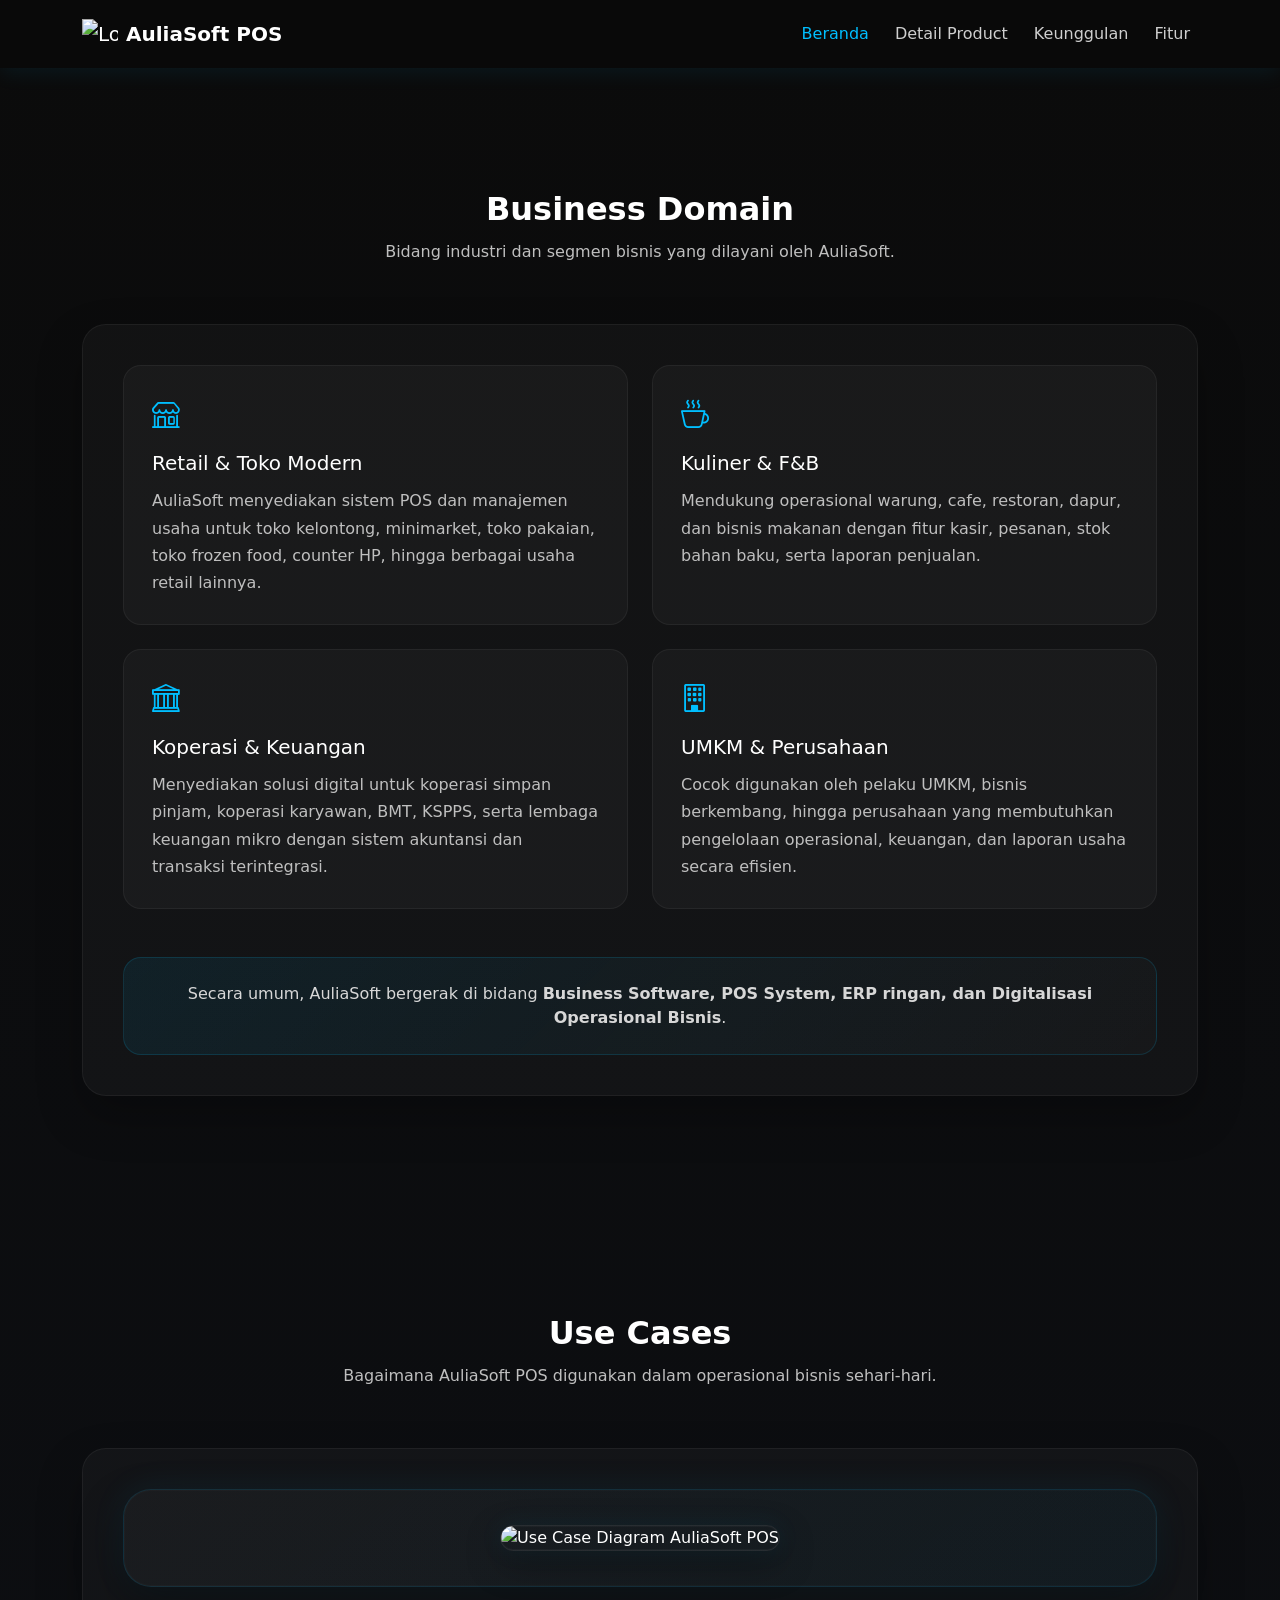
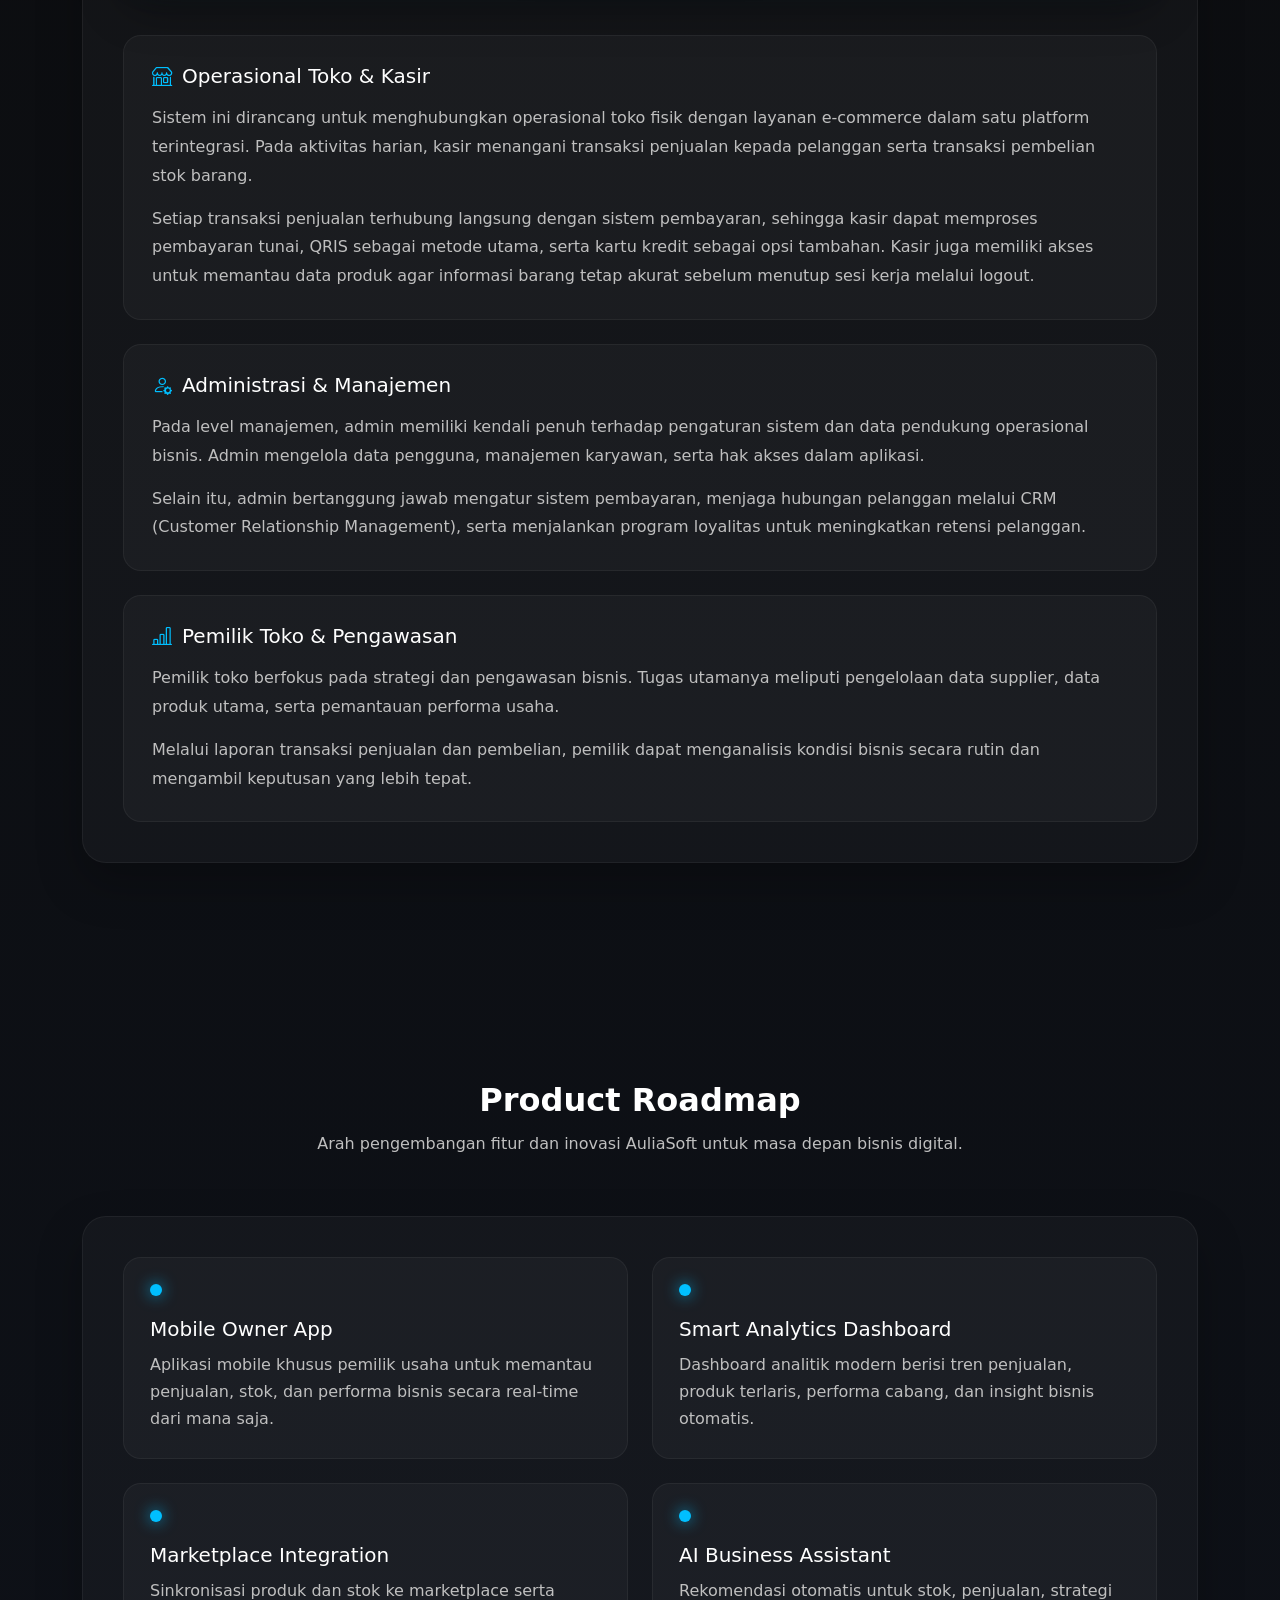
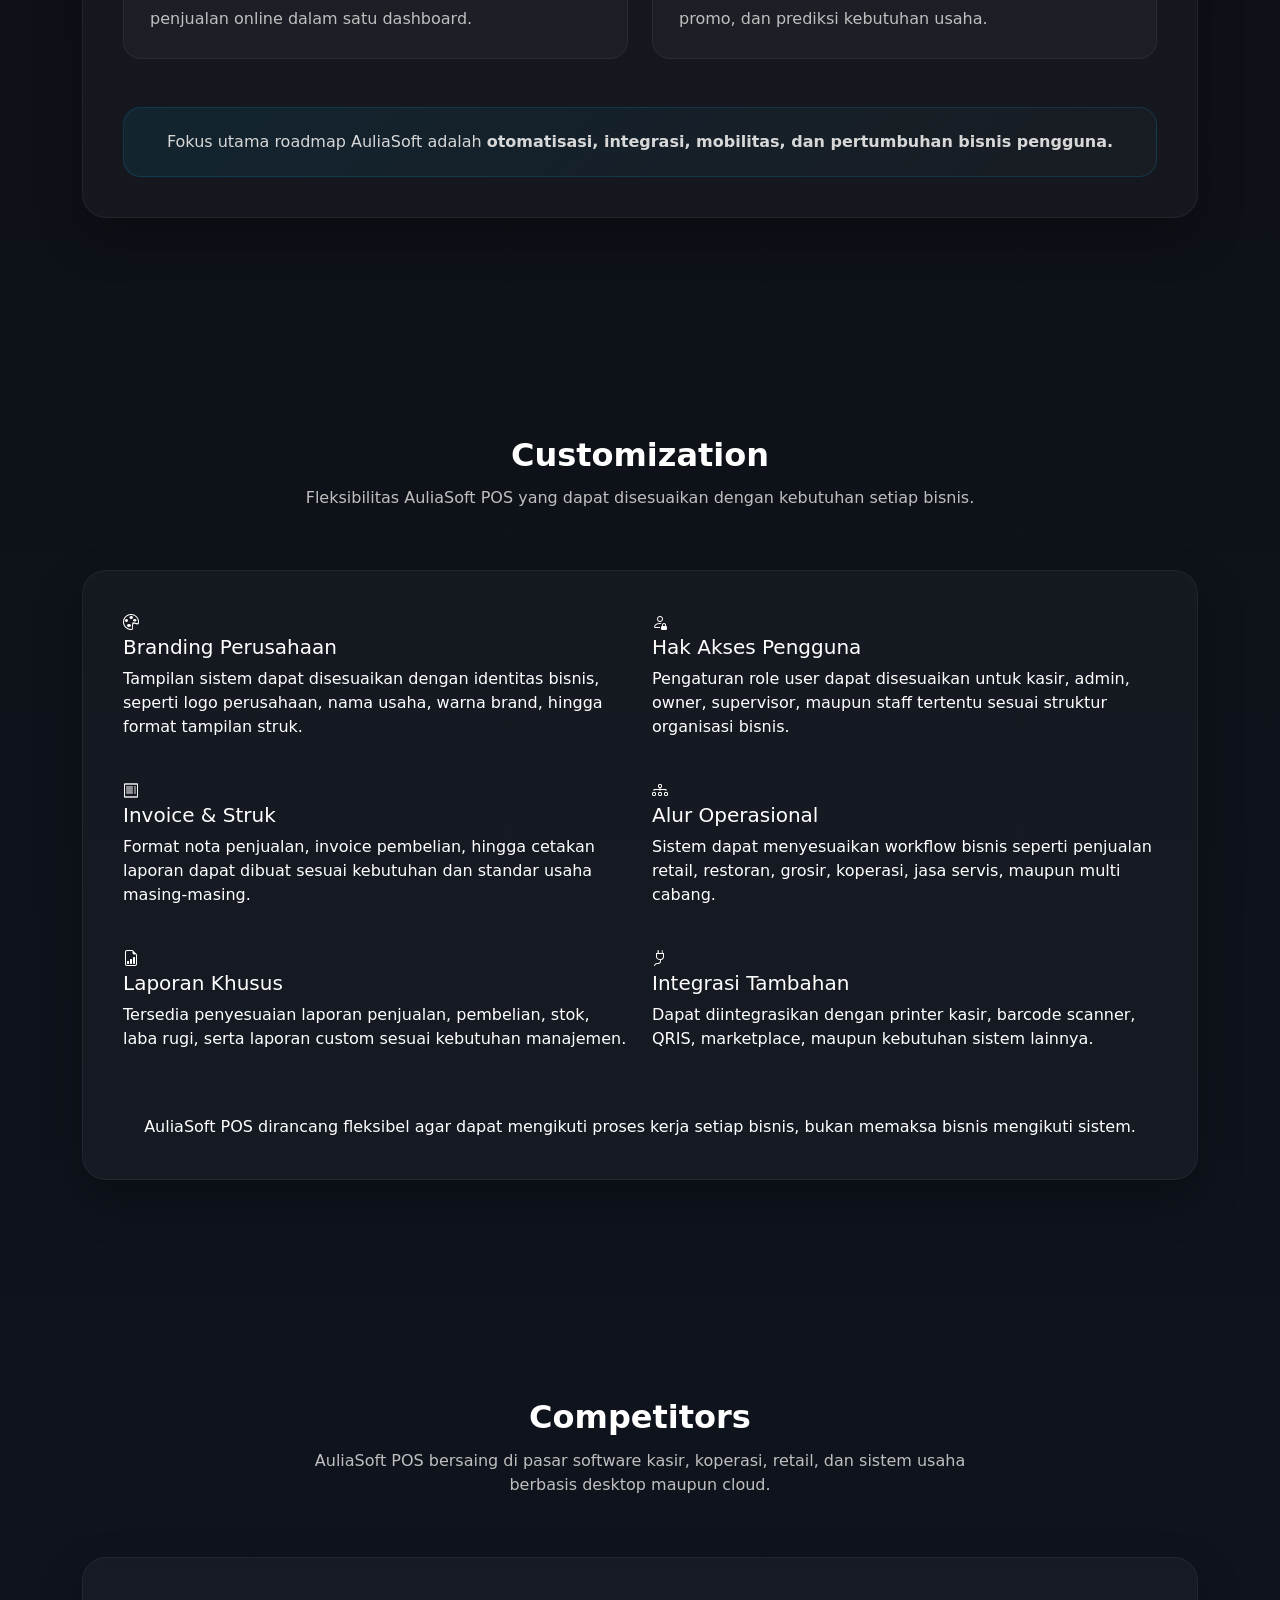
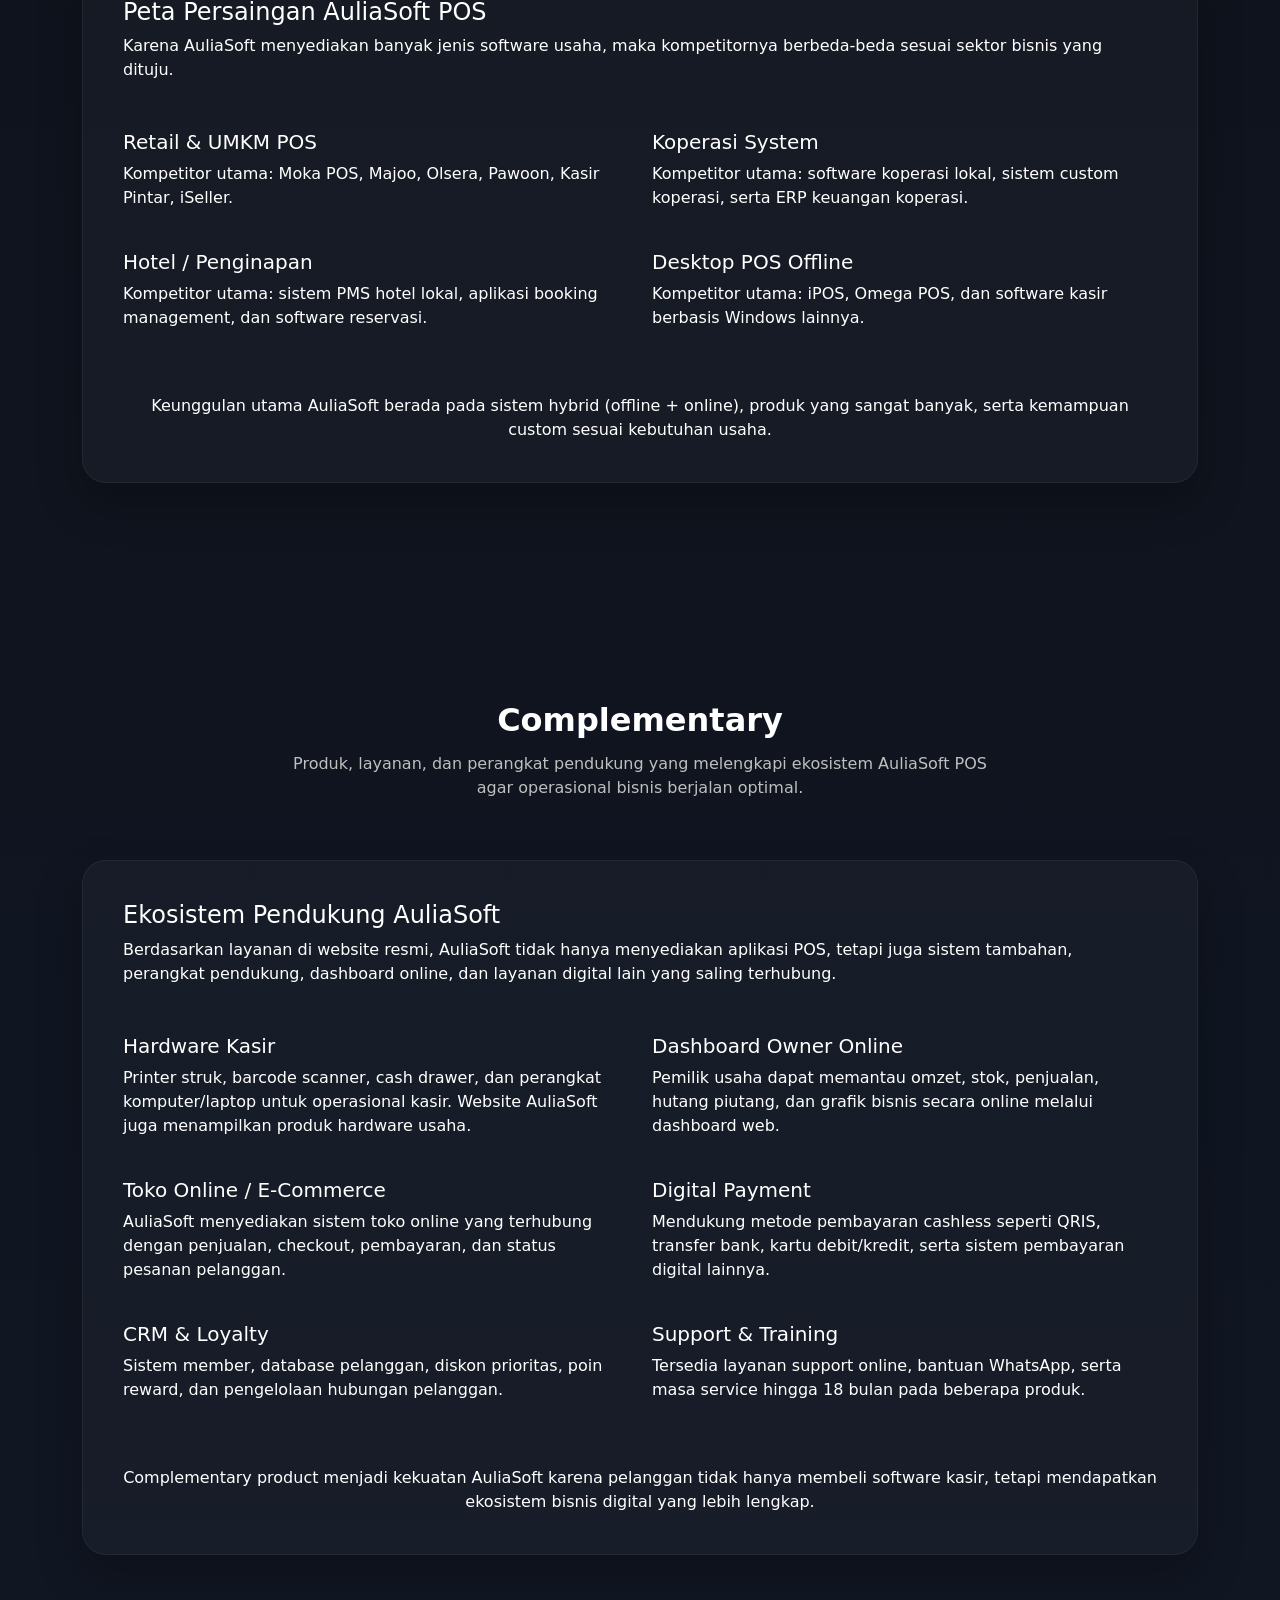
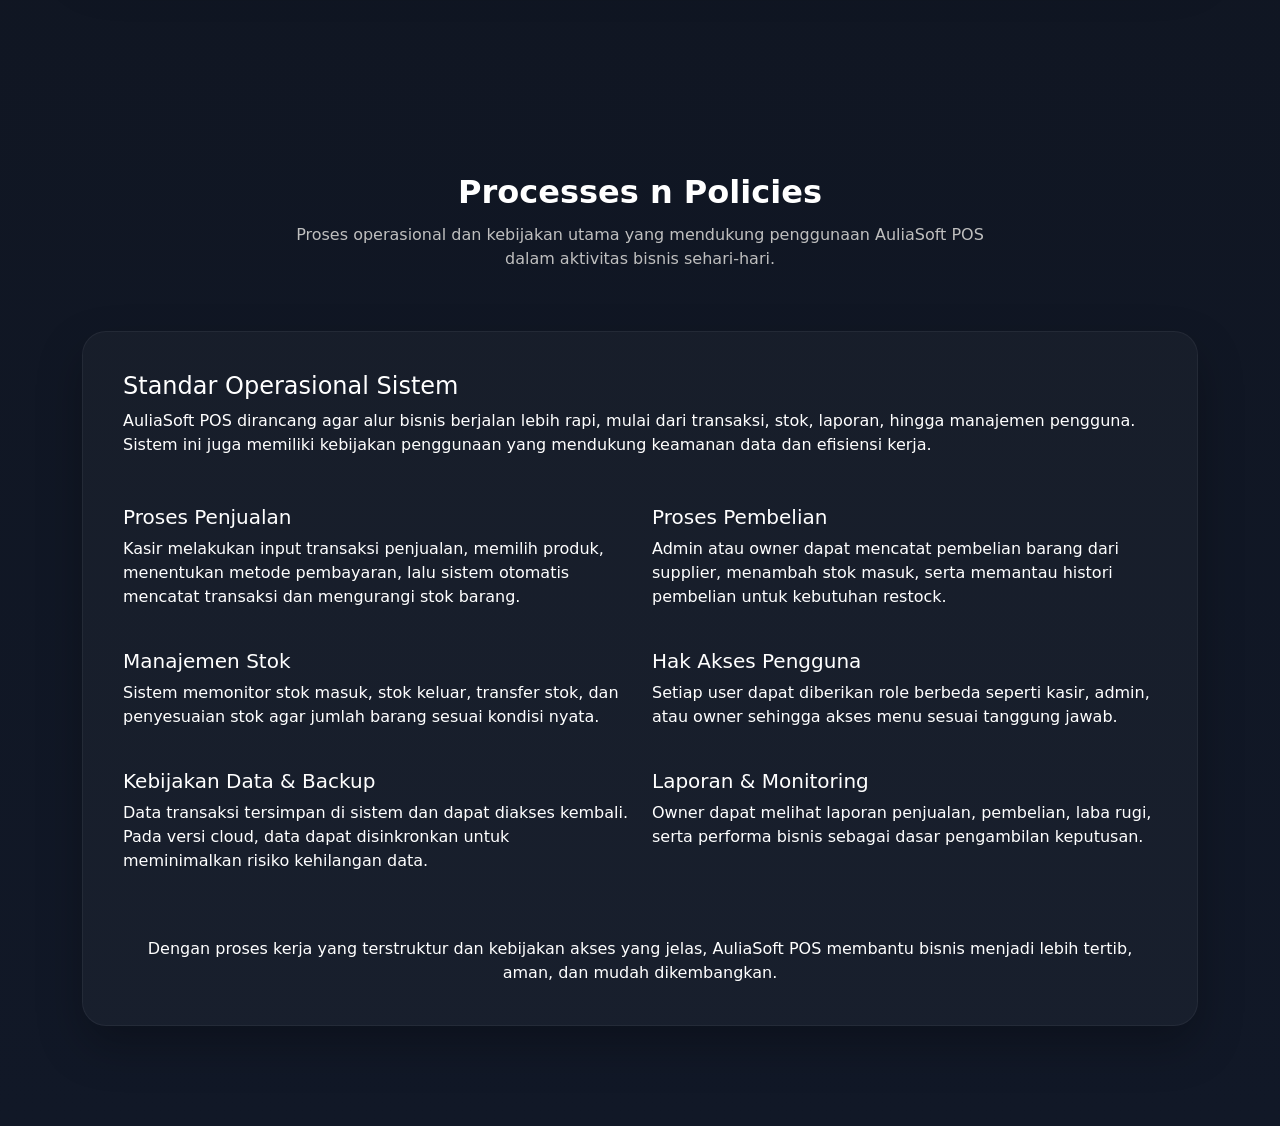
==== commit cab31cb1: "Update detail.html" ====
--- a/detail.html
+++ b/detail.html
@@ -256,23 +256,6 @@
           </p>
         </div>
 
-        <div class="usecase-block">
-          <h5><i class="bi bi-bag-check"></i> Customer & E-Commerce</h5>
-          <p>
-            Dari sisi pengguna eksternal, customer berinteraksi
-            melalui modul e-commerce untuk melakukan pembelian mandiri.
-            Pelanggan dapat menjelajahi produk, menambahkan barang
-            ke keranjang, mengatur pesanan, lalu melakukan checkout.
-          </p>
-
-          <p>
-            Setelah pemesanan dibuat, pelanggan dapat melacak status pesanan
-            secara real-time. Sistem juga mengirimkan notifikasi otomatis
-            setiap ada pembaruan proses pesanan, sehingga informasi tetap
-            transparan hingga barang diterima pelanggan.
-          </p>
-        </div>
-
       </div>
 
     </div>
@@ -353,51 +336,401 @@
   </div>
 </section>
 
-<!-- 4 -->
+<!-- CUSTOMIZATION -->
 <section id="customization">
   <div class="container">
+
     <div class="section-title">
-      <span>04</span>
       <h2>Customization</h2>
-      <p>Isi section nanti di sini.</p>
-    </div>
-    <div class="content-box"></div>
+      <p>Fleksibilitas AuliaSoft POS yang dapat disesuaikan dengan kebutuhan setiap bisnis.</p>
+    </div>
+
+    <div class="content-box">
+
+      <div class="row g-4">
+
+        <!-- 1 -->
+        <div class="col-md-6">
+          <div class="custom-card h-100">
+            <i class="bi bi-palette"></i>
+            <h5>Branding Perusahaan</h5>
+            <p>
+              Tampilan sistem dapat disesuaikan dengan identitas bisnis,
+              seperti logo perusahaan, nama usaha, warna brand,
+              hingga format tampilan struk.
+            </p>
+          </div>
+        </div>
+
+        <!-- 2 -->
+        <div class="col-md-6">
+          <div class="custom-card h-100">
+            <i class="bi bi-person-lock"></i>
+            <h5>Hak Akses Pengguna</h5>
+            <p>
+              Pengaturan role user dapat disesuaikan untuk kasir,
+              admin, owner, supervisor, maupun staff tertentu
+              sesuai struktur organisasi bisnis.
+            </p>
+          </div>
+        </div>
+
+        <!-- 3 -->
+        <div class="col-md-6">
+          <div class="custom-card h-100">
+            <i class="bi bi-receipt"></i>
+            <h5>Invoice & Struk</h5>
+            <p>
+              Format nota penjualan, invoice pembelian,
+              hingga cetakan laporan dapat dibuat sesuai kebutuhan
+              dan standar usaha masing-masing.
+            </p>
+          </div>
+        </div>
+
+        <!-- 4 -->
+        <div class="col-md-6">
+          <div class="custom-card h-100">
+            <i class="bi bi-diagram-3"></i>
+            <h5>Alur Operasional</h5>
+            <p>
+              Sistem dapat menyesuaikan workflow bisnis seperti
+              penjualan retail, restoran, grosir, koperasi,
+              jasa servis, maupun multi cabang.
+            </p>
+          </div>
+        </div>
+
+        <!-- 5 -->
+        <div class="col-md-6">
+          <div class="custom-card h-100">
+            <i class="bi bi-file-earmark-bar-graph"></i>
+            <h5>Laporan Khusus</h5>
+            <p>
+              Tersedia penyesuaian laporan penjualan,
+              pembelian, stok, laba rugi, serta laporan custom
+              sesuai kebutuhan manajemen.
+            </p>
+          </div>
+        </div>
+
+        <!-- 6 -->
+        <div class="col-md-6">
+          <div class="custom-card h-100">
+            <i class="bi bi-plug"></i>
+            <h5>Integrasi Tambahan</h5>
+            <p>
+              Dapat diintegrasikan dengan printer kasir,
+              barcode scanner, QRIS, marketplace,
+              maupun kebutuhan sistem lainnya.
+            </p>
+          </div>
+        </div>
+
+      </div>
+
+      <div class="custom-note mt-5 text-center">
+        <p class="mb-0">
+          AuliaSoft POS dirancang fleksibel agar dapat mengikuti
+          proses kerja setiap bisnis, bukan memaksa bisnis mengikuti sistem.
+        </p>
+      </div>
+
+    </div>
   </div>
 </section>
 
-<!-- 5 -->
+<!-- COMPETITORS -->
 <section id="competitors">
   <div class="container">
+
     <div class="section-title">
-      <span>05</span>
       <h2>Competitors</h2>
-      <p>Isi section nanti di sini.</p>
-    </div>
-    <div class="content-box"></div>
+      <p>
+        AuliaSoft POS bersaing di pasar software kasir, koperasi,
+        retail, dan sistem usaha berbasis desktop maupun cloud.
+      </p>
+    </div>
+
+    <div class="content-box">
+
+      <div class="info-highlight mb-5">
+        <h4>Peta Persaingan AuliaSoft POS</h4>
+        <p class="mb-0">
+          Karena AuliaSoft menyediakan banyak jenis software usaha,
+          maka kompetitornya berbeda-beda sesuai sektor bisnis yang dituju.
+        </p>
+      </div>
+
+      <div class="row g-4">
+
+        <div class="col-md-6">
+          <div class="mini-box h-100">
+            <h5>Retail & UMKM POS</h5>
+            <p>
+              Kompetitor utama: Moka POS, Majoo, Olsera, Pawoon,
+              Kasir Pintar, iSeller.
+            </p>
+          </div>
+        </div>
+
+        <div class="col-md-6">
+          <div class="mini-box h-100">
+            <h5>Koperasi System</h5>
+            <p>
+              Kompetitor utama: software koperasi lokal,
+              sistem custom koperasi, serta ERP keuangan koperasi.
+            </p>
+          </div>
+        </div>
+
+        <div class="col-md-6">
+          <div class="mini-box h-100">
+            <h5>Hotel / Penginapan</h5>
+            <p>
+              Kompetitor utama: sistem PMS hotel lokal,
+              aplikasi booking management, dan software reservasi.
+            </p>
+          </div>
+        </div>
+
+        <div class="col-md-6">
+          <div class="mini-box h-100">
+            <h5>Desktop POS Offline</h5>
+            <p>
+              Kompetitor utama: iPOS, Omega POS,
+              dan software kasir berbasis Windows lainnya.
+            </p>
+          </div>
+        </div>
+
+      </div>
+
+      <div class="custom-note mt-5 text-center">
+        <p class="mb-0">
+          Keunggulan utama AuliaSoft berada pada sistem hybrid
+          (offline + online), produk yang sangat banyak,
+          serta kemampuan custom sesuai kebutuhan usaha.
+        </p>
+      </div>
+
+    </div>
   </div>
 </section>
 
-<!-- 6 -->
+<!-- COMPLEMENTARY -->
 <section id="complementary">
   <div class="container">
+
     <div class="section-title">
-      <span>06</span>
       <h2>Complementary</h2>
-      <p>Isi section nanti di sini.</p>
-    </div>
-    <div class="content-box"></div>
+      <p>
+        Produk, layanan, dan perangkat pendukung yang melengkapi
+        ekosistem AuliaSoft POS agar operasional bisnis berjalan optimal.
+      </p>
+    </div>
+
+    <div class="content-box">
+
+      <!-- Intro -->
+      <div class="info-highlight mb-5">
+        <h4>Ekosistem Pendukung AuliaSoft</h4>
+        <p class="mb-0">
+          Berdasarkan layanan di website resmi, AuliaSoft tidak hanya
+          menyediakan aplikasi POS, tetapi juga sistem tambahan,
+          perangkat pendukung, dashboard online, dan layanan digital lain
+          yang saling terhubung.
+        </p>
+      </div>
+
+      <!-- GRID -->
+      <div class="row g-4">
+
+        <div class="col-md-6">
+          <div class="mini-box h-100">
+            <h5>Hardware Kasir</h5>
+            <p>
+              Printer struk, barcode scanner, cash drawer,
+              dan perangkat komputer/laptop untuk operasional kasir.
+              Website AuliaSoft juga menampilkan produk hardware usaha.
+            </p>
+          </div>
+        </div>
+
+        <div class="col-md-6">
+          <div class="mini-box h-100">
+            <h5>Dashboard Owner Online</h5>
+            <p>
+              Pemilik usaha dapat memantau omzet, stok,
+              penjualan, hutang piutang, dan grafik bisnis secara online
+              melalui dashboard web.
+            </p>
+          </div>
+        </div>
+
+        <div class="col-md-6">
+          <div class="mini-box h-100">
+            <h5>Toko Online / E-Commerce</h5>
+            <p>
+              AuliaSoft menyediakan sistem toko online
+              yang terhubung dengan penjualan, checkout,
+              pembayaran, dan status pesanan pelanggan.
+            </p>
+          </div>
+        </div>
+
+        <div class="col-md-6">
+          <div class="mini-box h-100">
+            <h5>Digital Payment</h5>
+            <p>
+              Mendukung metode pembayaran cashless seperti
+              QRIS, transfer bank, kartu debit/kredit,
+              serta sistem pembayaran digital lainnya.
+            </p>
+          </div>
+        </div>
+
+        <div class="col-md-6">
+          <div class="mini-box h-100">
+            <h5>CRM & Loyalty</h5>
+            <p>
+              Sistem member, database pelanggan,
+              diskon prioritas, poin reward,
+              dan pengelolaan hubungan pelanggan.
+            </p>
+          </div>
+        </div>
+
+        <div class="col-md-6">
+          <div class="mini-box h-100">
+            <h5>Support & Training</h5>
+            <p>
+              Tersedia layanan support online,
+              bantuan WhatsApp, serta masa service
+              hingga 18 bulan pada beberapa produk.
+            </p>
+          </div>
+        </div>
+
+      </div>
+
+      <!-- Closing -->
+      <div class="custom-note mt-5 text-center">
+        <p class="mb-0">
+          Complementary product menjadi kekuatan AuliaSoft karena pelanggan
+          tidak hanya membeli software kasir, tetapi mendapatkan
+          ekosistem bisnis digital yang lebih lengkap.
+        </p>
+      </div>
+
+    </div>
   </div>
 </section>
 
-<!-- 7 -->
-<section id="processes-policies">
+<!-- PROCESSES N POLICIES -->
+<section id="processes">
   <div class="container">
+
     <div class="section-title">
-      <span>07</span>
-      <h2>Processes & Policies</h2>
-      <p>Isi section nanti di sini.</p>
-    </div>
-    <div class="content-box"></div>
+      <h2>Processes n Policies</h2>
+      <p>
+        Proses operasional dan kebijakan utama yang mendukung penggunaan
+        AuliaSoft POS dalam aktivitas bisnis sehari-hari.
+      </p>
+    </div>
+
+    <div class="content-box">
+
+      <!-- Intro -->
+      <div class="info-highlight mb-5">
+        <h4>Standar Operasional Sistem</h4>
+        <p class="mb-0">
+          AuliaSoft POS dirancang agar alur bisnis berjalan lebih rapi,
+          mulai dari transaksi, stok, laporan, hingga manajemen pengguna.
+          Sistem ini juga memiliki kebijakan penggunaan yang mendukung
+          keamanan data dan efisiensi kerja.
+        </p>
+      </div>
+
+      <!-- Grid -->
+      <div class="row g-4">
+
+        <div class="col-md-6">
+          <div class="mini-box h-100">
+            <h5>Proses Penjualan</h5>
+            <p>
+              Kasir melakukan input transaksi penjualan, memilih produk,
+              menentukan metode pembayaran, lalu sistem otomatis mencatat
+              transaksi dan mengurangi stok barang.
+            </p>
+          </div>
+        </div>
+
+        <div class="col-md-6">
+          <div class="mini-box h-100">
+            <h5>Proses Pembelian</h5>
+            <p>
+              Admin atau owner dapat mencatat pembelian barang dari supplier,
+              menambah stok masuk, serta memantau histori pembelian
+              untuk kebutuhan restock.
+            </p>
+          </div>
+        </div>
+
+        <div class="col-md-6">
+          <div class="mini-box h-100">
+            <h5>Manajemen Stok</h5>
+            <p>
+              Sistem memonitor stok masuk, stok keluar, transfer stok,
+              dan penyesuaian stok agar jumlah barang sesuai kondisi nyata.
+            </p>
+          </div>
+        </div>
+
+        <div class="col-md-6">
+          <div class="mini-box h-100">
+            <h5>Hak Akses Pengguna</h5>
+            <p>
+              Setiap user dapat diberikan role berbeda seperti kasir,
+              admin, atau owner sehingga akses menu sesuai tanggung jawab.
+            </p>
+          </div>
+        </div>
+
+        <div class="col-md-6">
+          <div class="mini-box h-100">
+            <h5>Kebijakan Data & Backup</h5>
+            <p>
+              Data transaksi tersimpan di sistem dan dapat diakses kembali.
+              Pada versi cloud, data dapat disinkronkan untuk meminimalkan
+              risiko kehilangan data.
+            </p>
+          </div>
+        </div>
+
+        <div class="col-md-6">
+          <div class="mini-box h-100">
+            <h5>Laporan & Monitoring</h5>
+            <p>
+              Owner dapat melihat laporan penjualan, pembelian,
+              laba rugi, serta performa bisnis sebagai dasar
+              pengambilan keputusan.
+            </p>
+          </div>
+        </div>
+
+      </div>
+
+      <!-- Closing -->
+      <div class="custom-note mt-5 text-center">
+        <p class="mb-0">
+          Dengan proses kerja yang terstruktur dan kebijakan akses yang jelas,
+          AuliaSoft POS membantu bisnis menjadi lebih tertib,
+          aman, dan mudah dikembangkan.
+        </p>
+      </div>
+
+    </div>
   </div>
 </section>
 
@@ -405,4 +738,4 @@
 <script src="https://cdn.jsdelivr.net/npm/bootstrap@5.3.2/dist/js/bootstrap.bundle.min.js"></script>
 
 </body>
-</html>+</html>
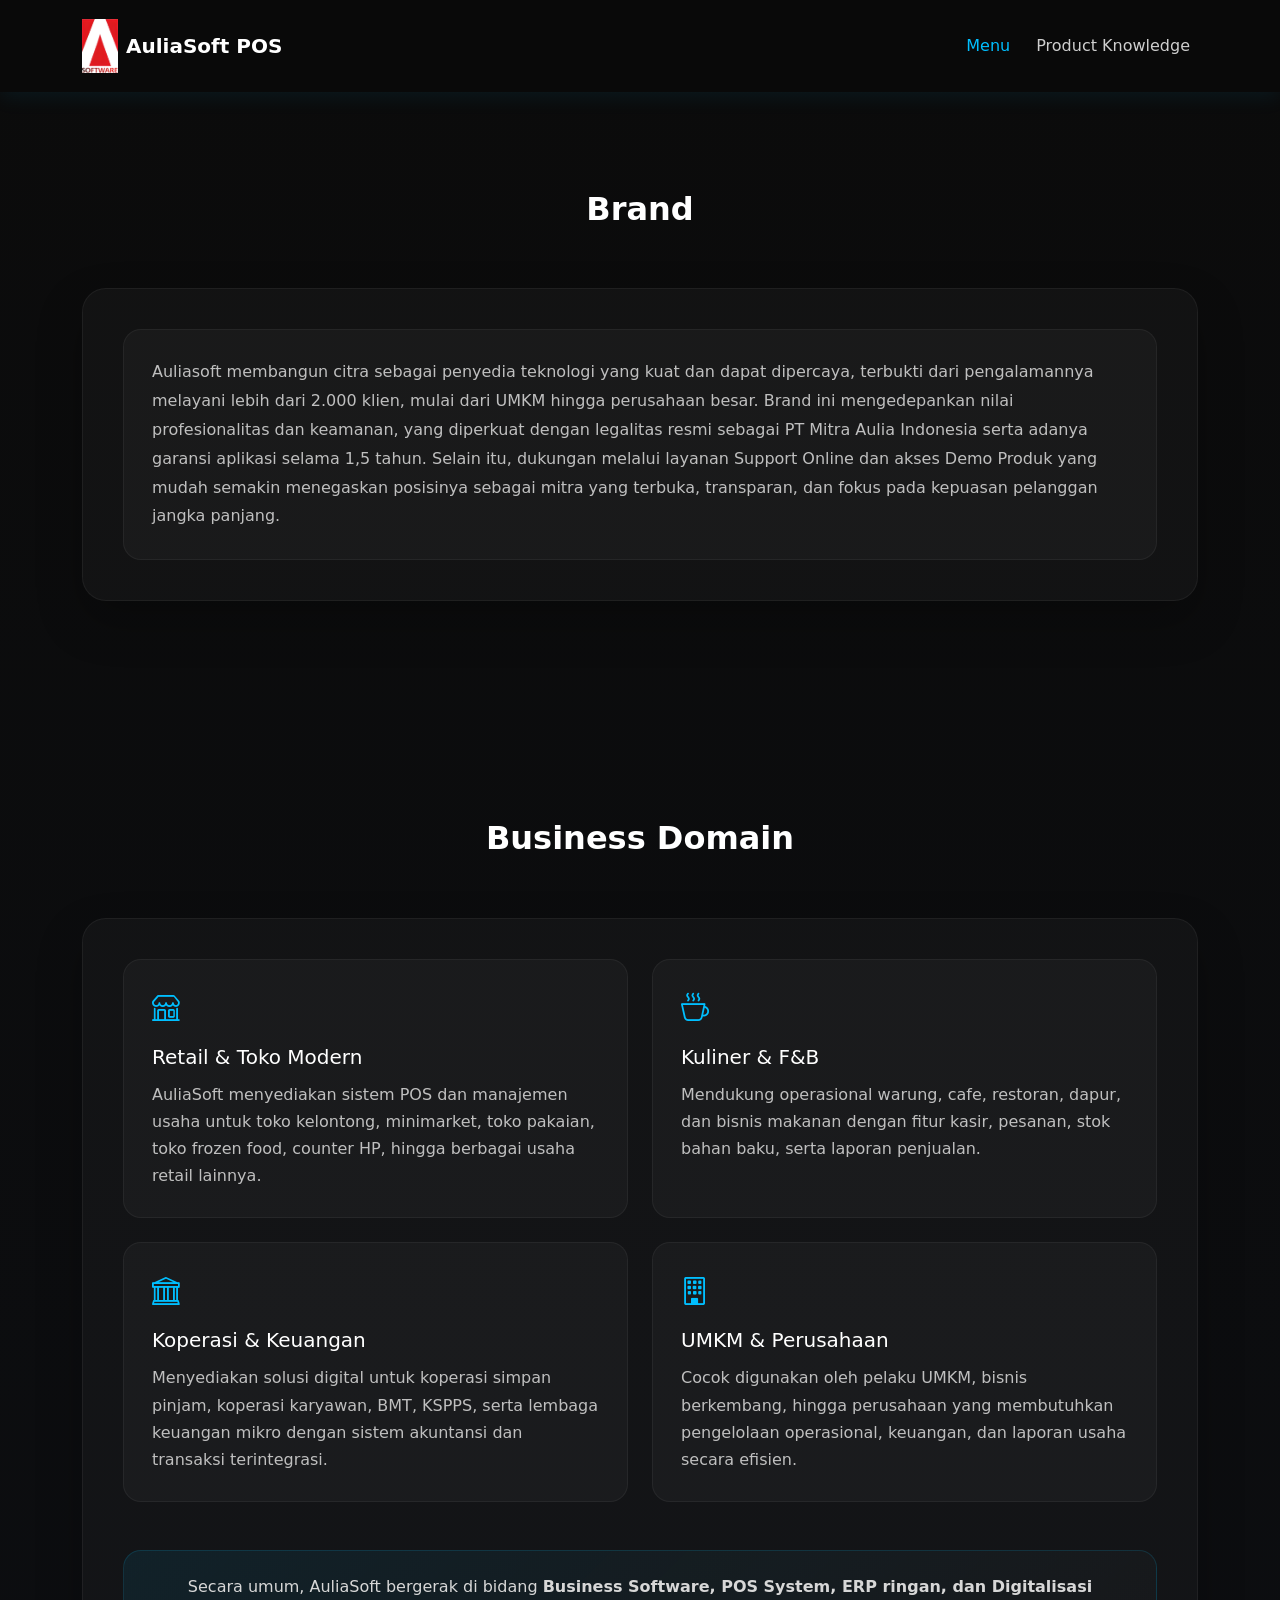
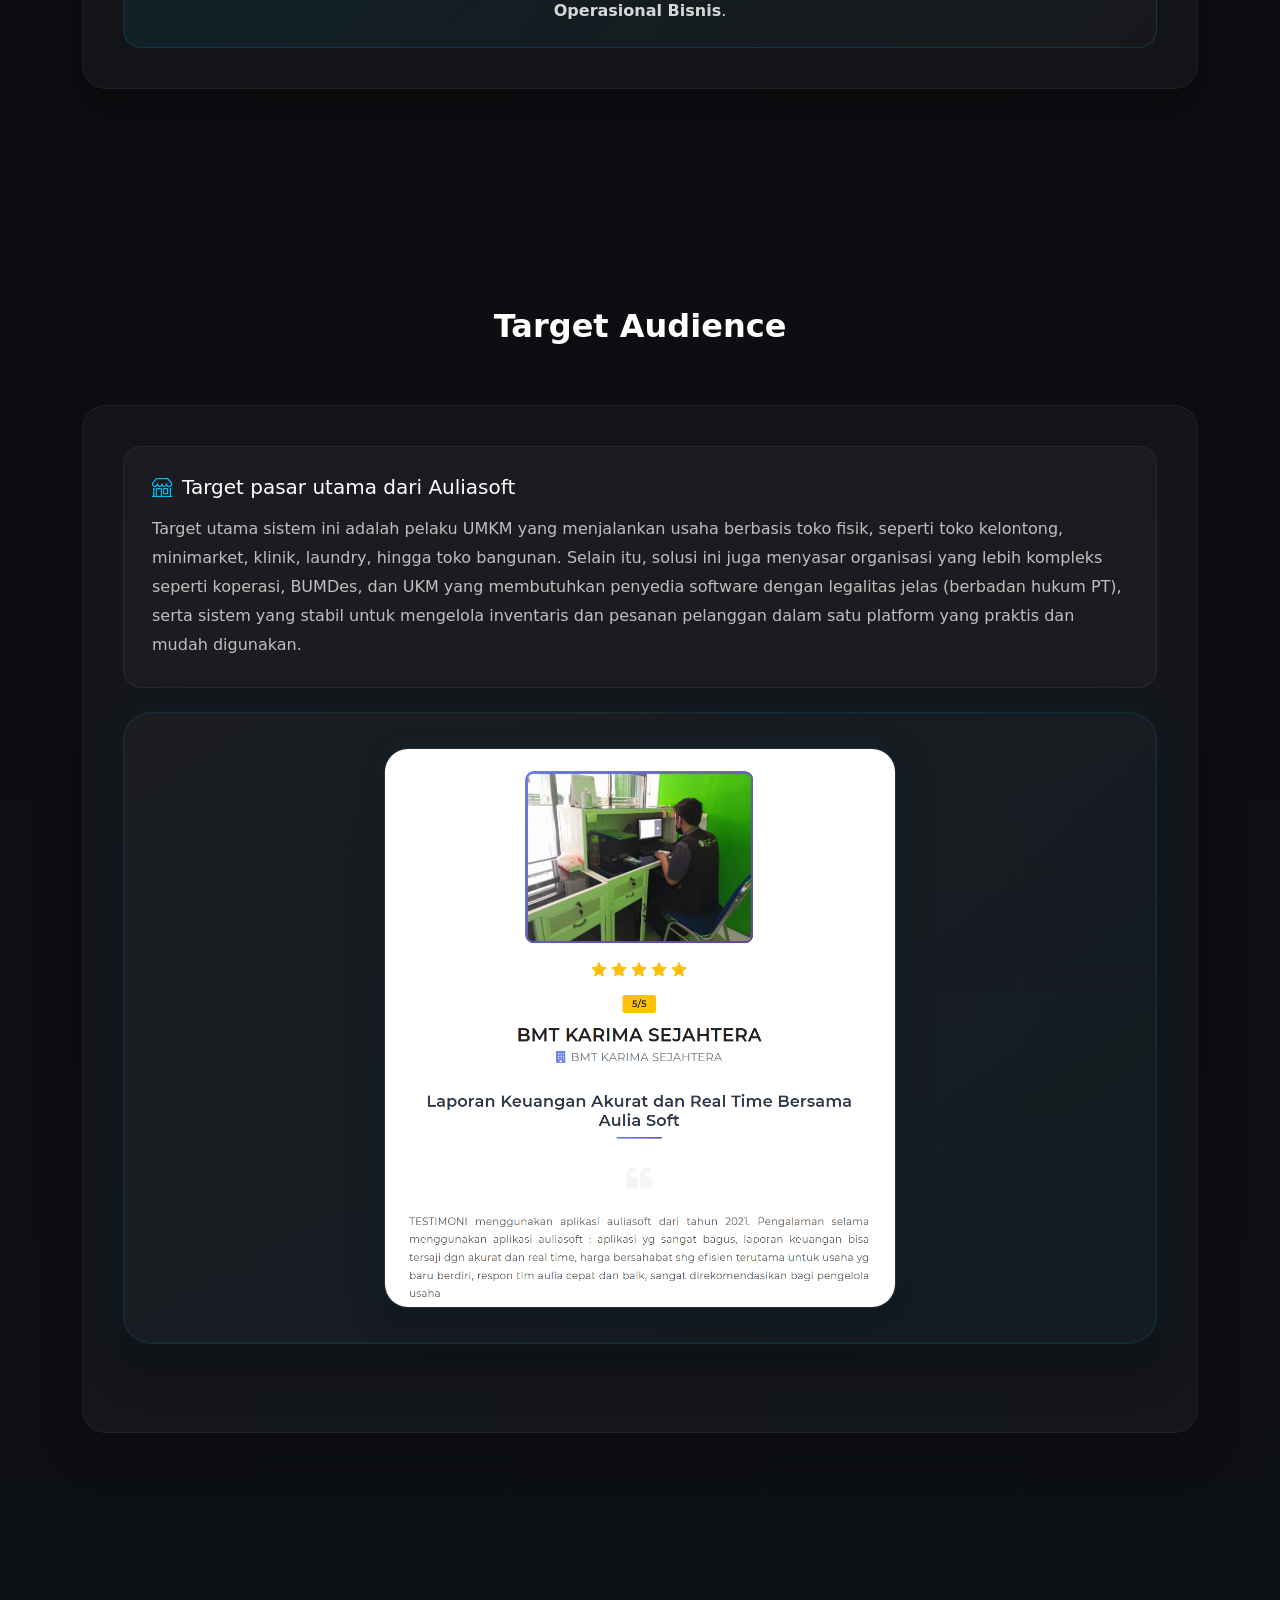
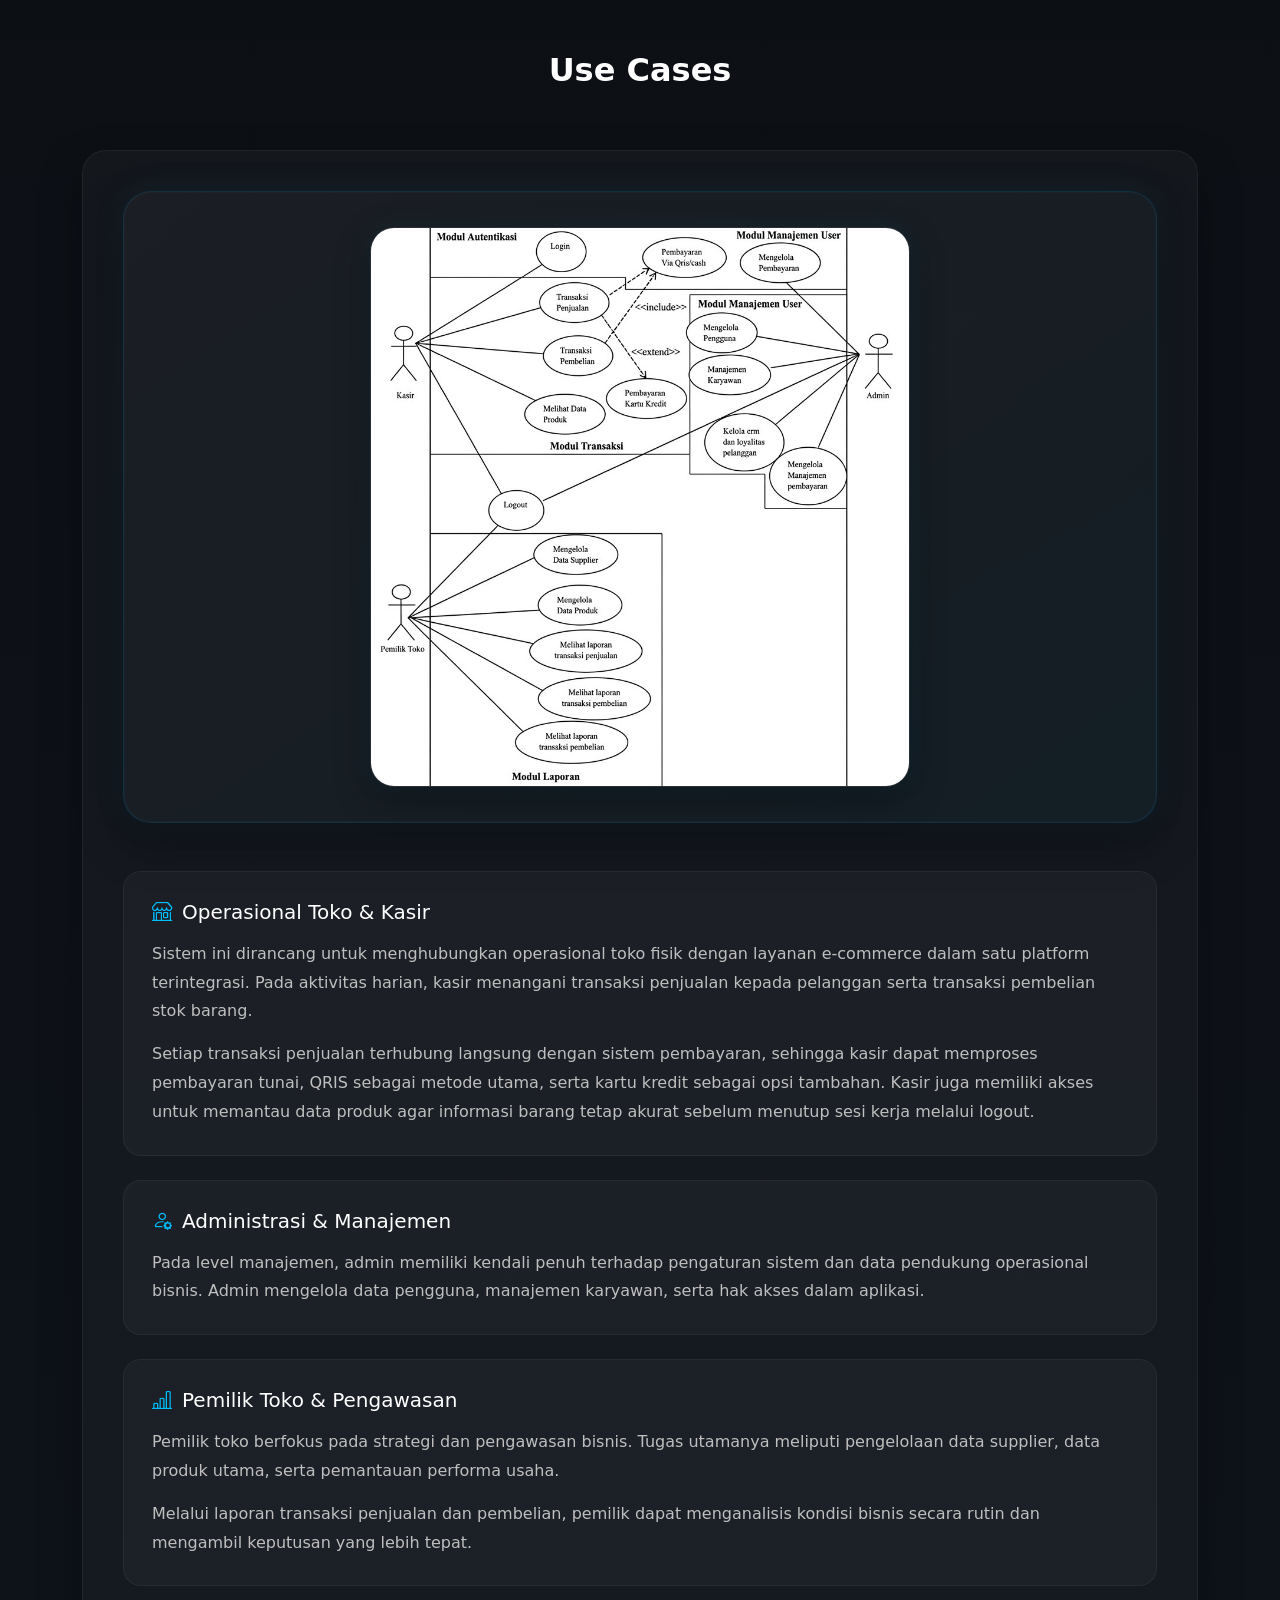
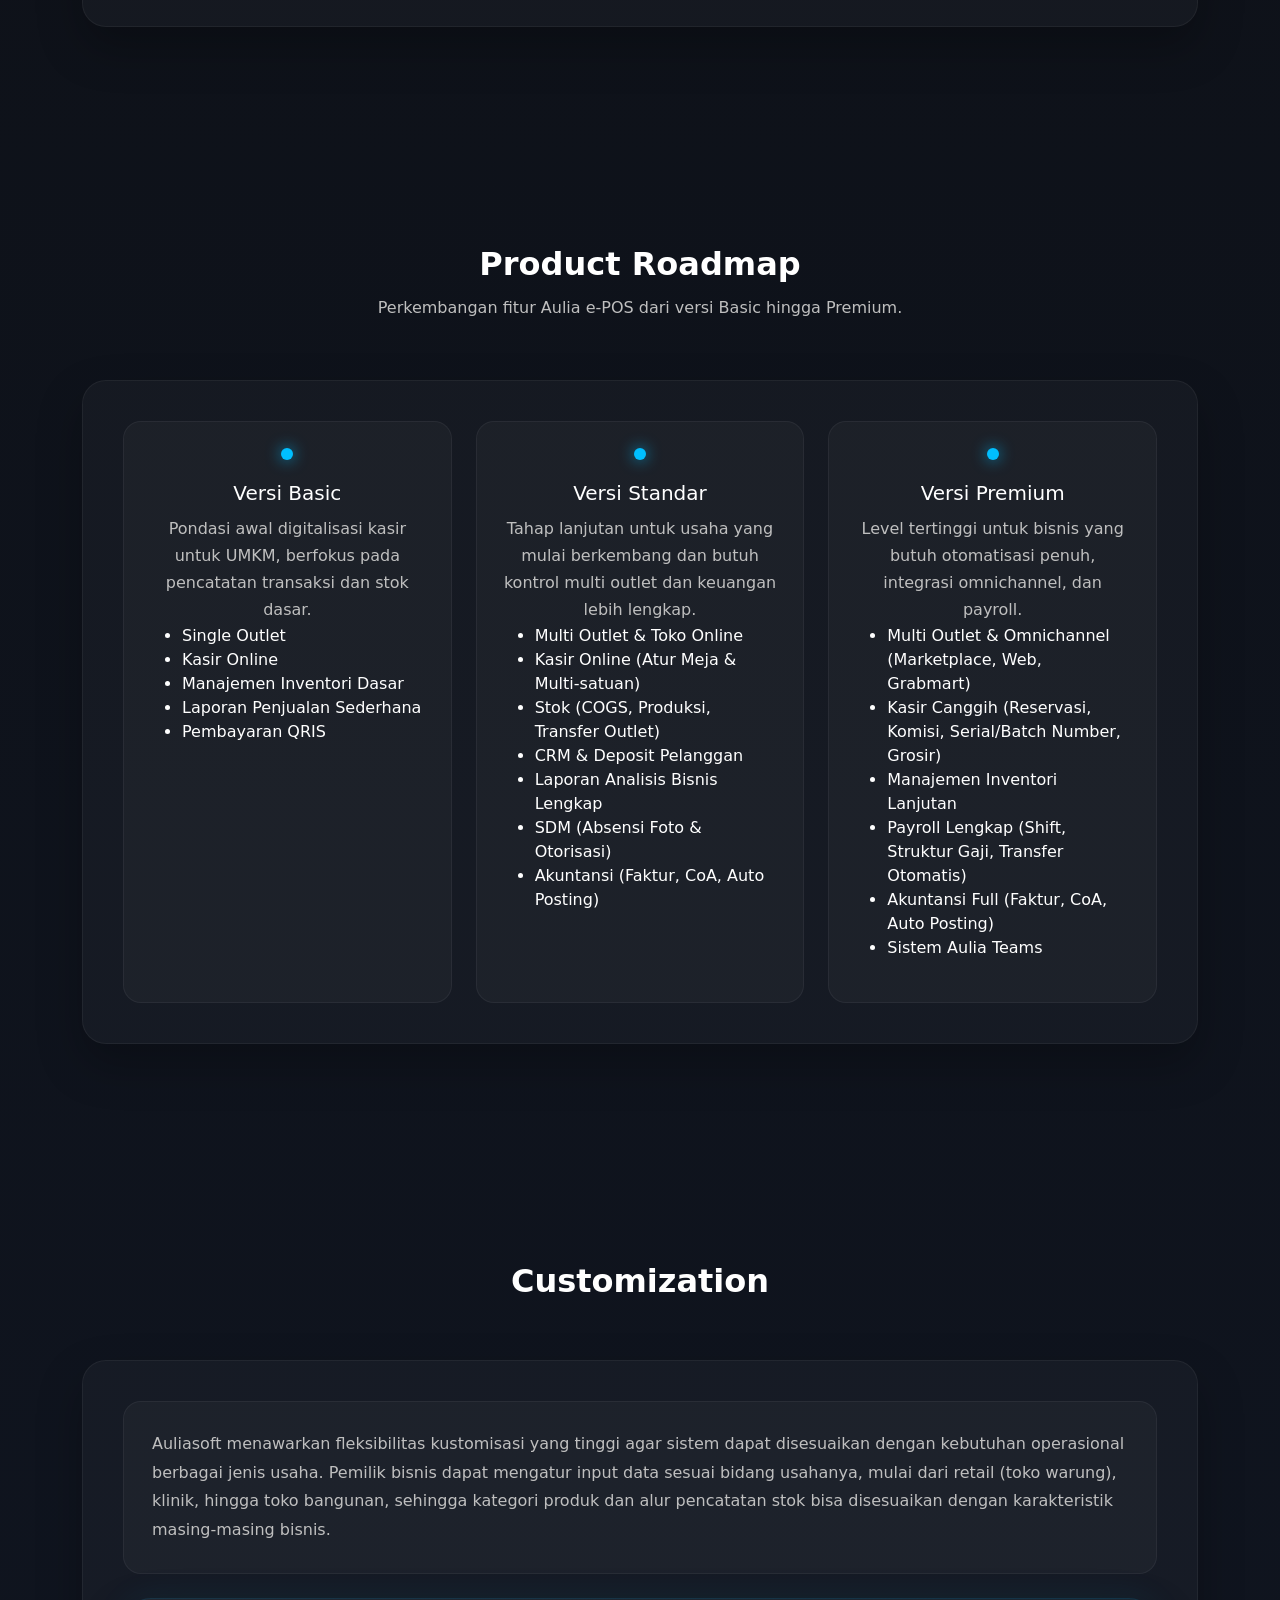
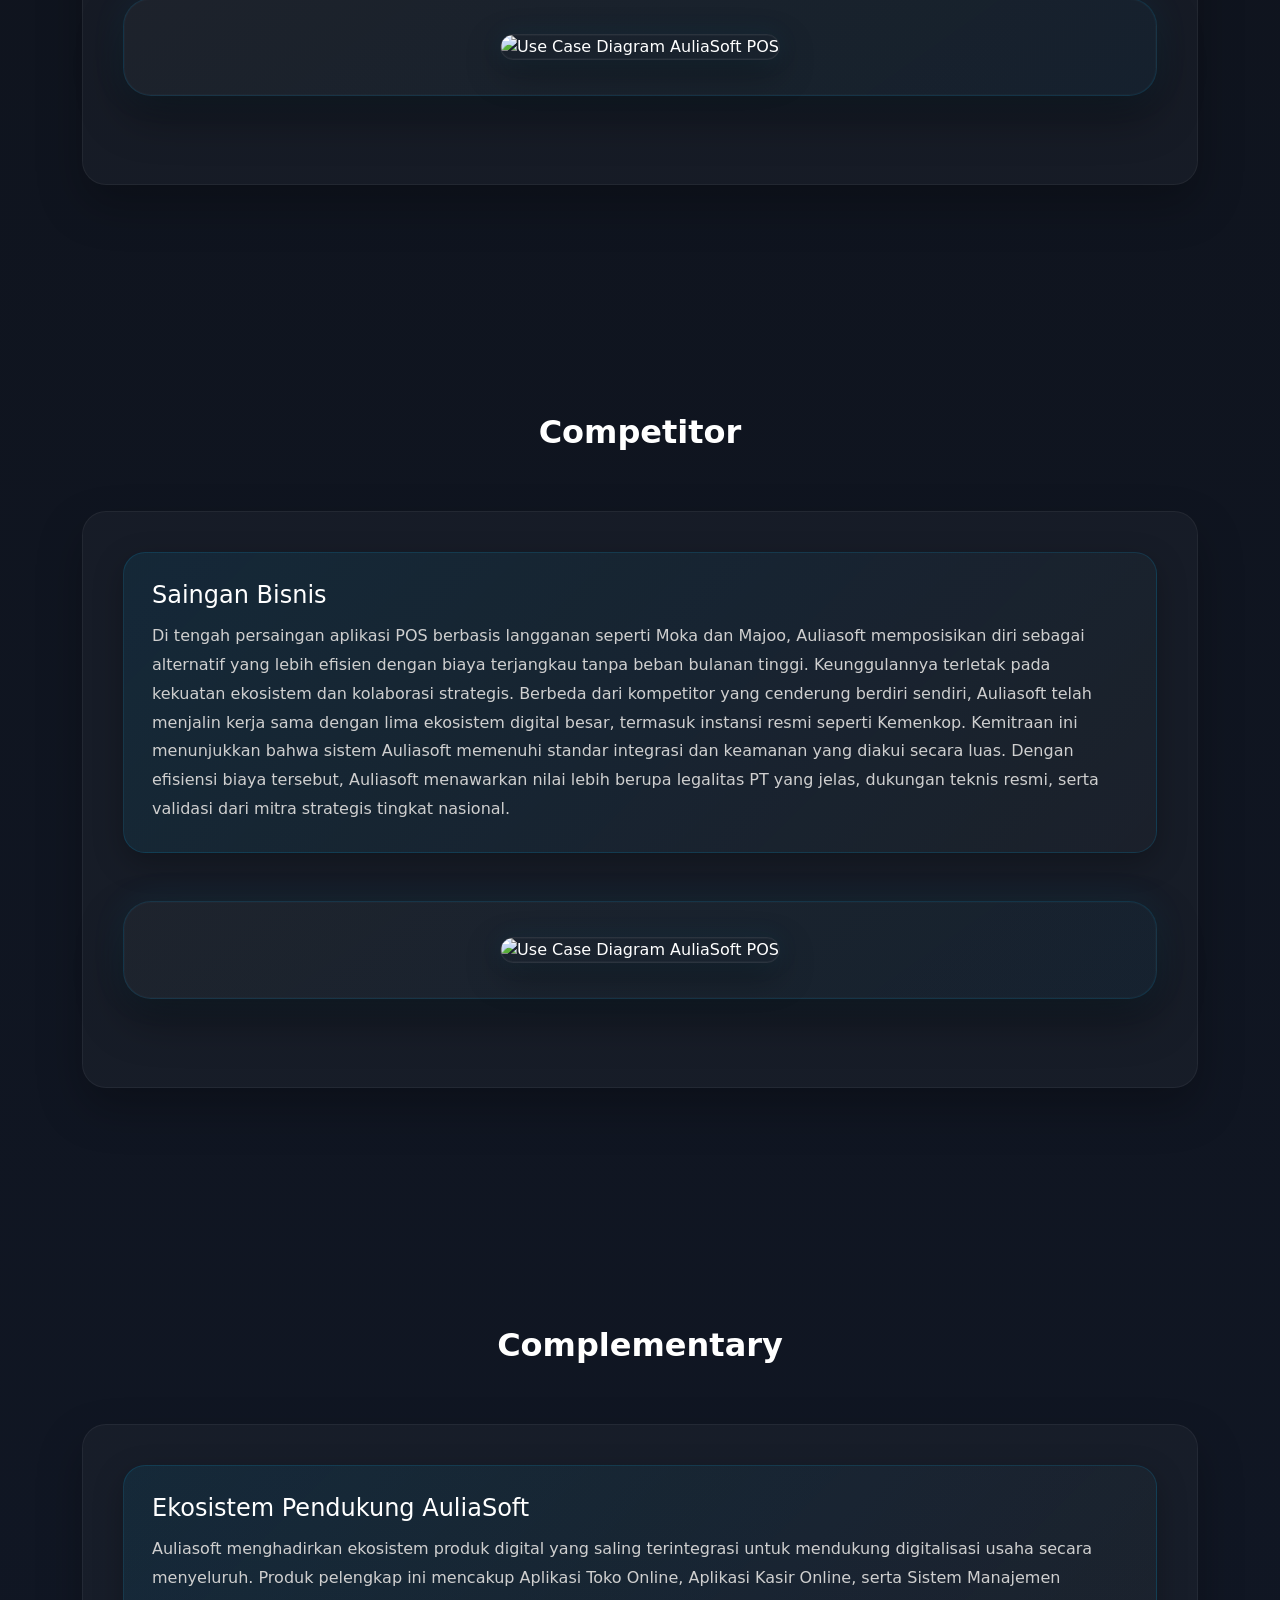
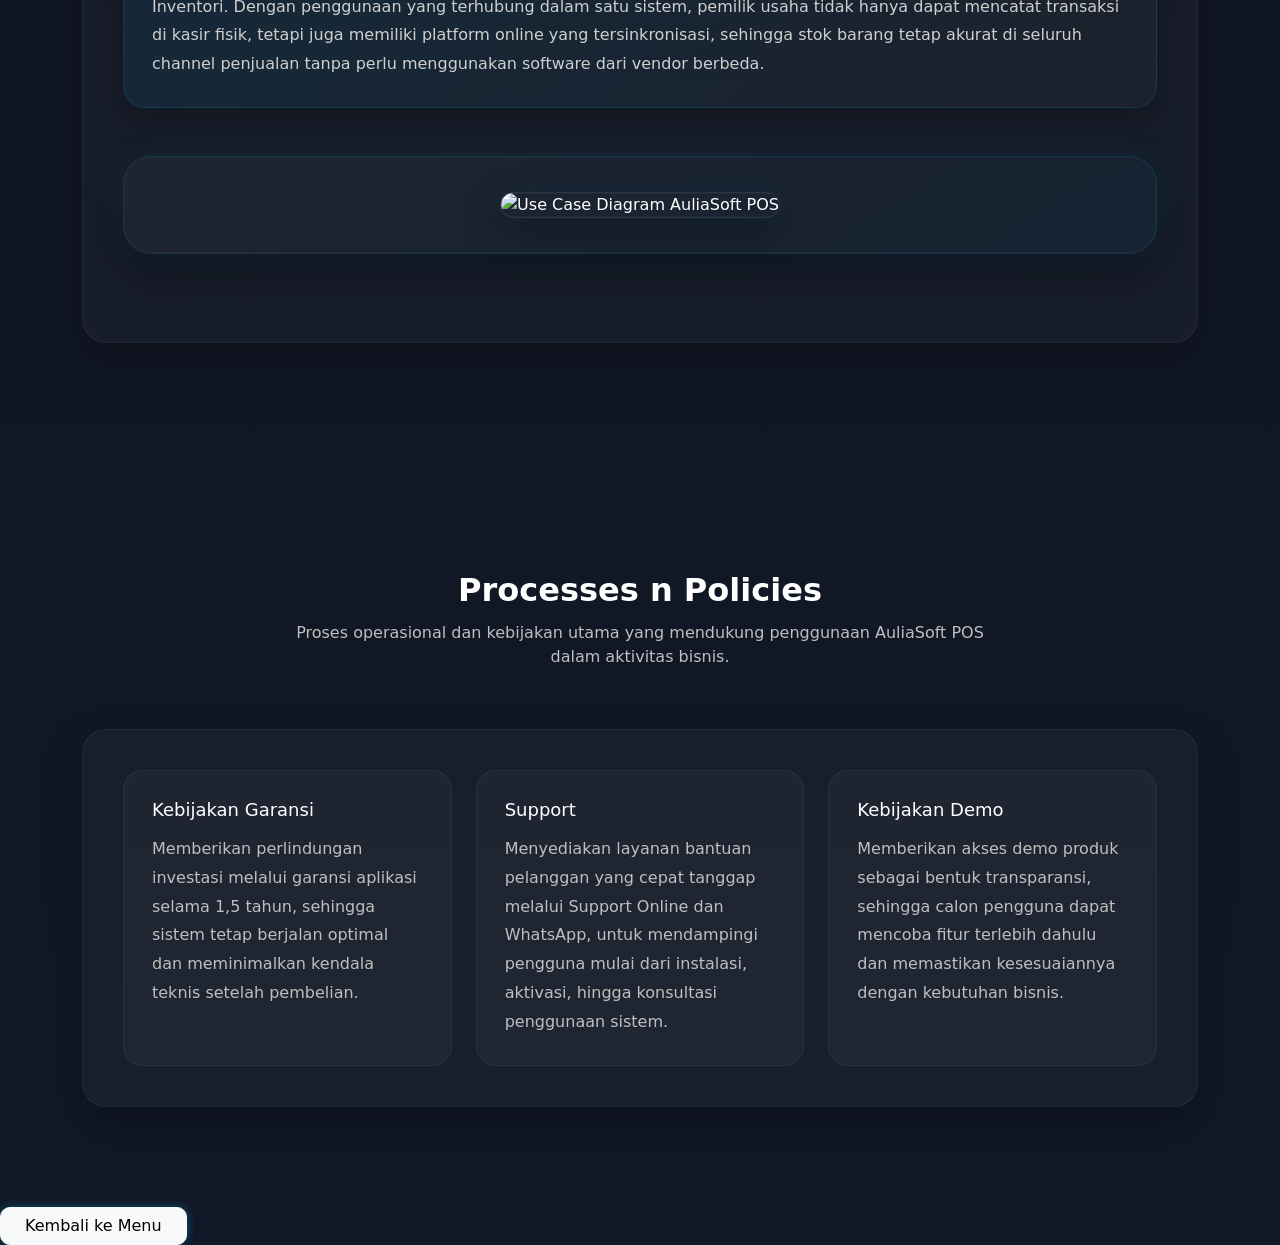
==== commit f66fefd3: "Update detail.html" ====
--- a/detail.html
+++ b/detail.html
@@ -104,15 +104,43 @@
       <!-- Menu -->
       <div class="collapse navbar-collapse" id="navMenu">
         <ul class="navbar-nav ms-auto">
-          <li class="nav-item"><a href="index.html" class="nav-link active">Beranda</a></li>
-          <li class="nav-item"><a href="detail.html" class="nav-link">Detail Product</a></li>
-          <li class="nav-item"><a href="#product" class="nav-link">Keunggulan</a></li>
-          <li class="nav-item"><a href="#fitur" class="nav-link">Fitur</a></li>
+          <li class="nav-item"><a href="index.html" class="nav-link active">Menu</a></li>
+          <li class="nav-item"><a href="detail.html" class="nav-link">Product Knowledge</a></li>
         </ul>
       </div>
 
     </div>
   </nav>
+
+<!-- BRAND -->
+<section id="use-cases">
+  <div class="container">
+
+    <div class="section-title">
+      <h2>Brand</h2>
+      <p></p>
+    </div>
+
+    <div class="content-box">
+      <!-- PENJELASAN -->
+      <div class="usecase-content">
+
+        <div class="usecase-block">
+          <p>
+            Auliasoft membangun citra sebagai penyedia teknologi yang kuat dan dapat dipercaya,
+            terbukti dari pengalamannya melayani lebih dari 2.000 klien, mulai dari UMKM hingga perusahaan besar.
+            Brand ini mengedepankan nilai profesionalitas dan keamanan, yang diperkuat dengan legalitas resmi
+            sebagai PT Mitra Aulia Indonesia serta adanya garansi aplikasi selama 1,5 tahun. Selain itu, dukungan melalui
+            layanan Support Online dan akses Demo Produk yang mudah semakin menegaskan posisinya sebagai mitra yang terbuka,
+            transparan, dan fokus pada kepuasan pelanggan jangka panjang.
+          </p>
+        </div>
+
+      </div>
+
+    </div>
+  </div>
+</section>
 
 <!-- BUSINESS DOMAIN -->
 <section id="business-domain">
@@ -120,7 +148,6 @@
 
     <div class="section-title">
       <h2>Business Domain</h2>
-      <p>Bidang industri dan segmen bisnis yang dilayani oleh AuliaSoft.</p>
     </div>
 
     <div class="content-box">
@@ -188,13 +215,48 @@
   </div>
 </section>
 
+
+<!-- Target -->
+<section id="use-cases">
+  <div class="container">
+
+    <div class="section-title">
+      <h2>Target Audience</h2>
+      <p></p>
+    </div>
+
+    <div class="content-box">
+      <!-- PENJELASAN -->
+      <div class="usecase-content">
+
+        <div class="usecase-block">
+          <h5><i class="bi bi-shop"></i>Target pasar utama dari Auliasoft</h5>
+          <p>
+            Target utama sistem ini adalah pelaku UMKM yang menjalankan usaha berbasis toko fisik,
+            seperti toko kelontong, minimarket, klinik, laundry, hingga toko bangunan. Selain itu, solusi ini
+            juga menyasar organisasi yang lebih kompleks seperti koperasi, BUMDes, dan UKM yang membutuhkan penyedia
+            software dengan legalitas jelas (berbadan hukum PT), serta sistem yang stabil untuk mengelola
+            inventaris dan pesanan pelanggan dalam satu platform yang praktis dan mudah digunakan.
+          </p>
+        </div>
+
+              <!-- TEMPAT GAMBAR -->
+        <div class="usecase-image-box text-center mb-5">
+          <img src="foto/bmt.png" alt="Use Case Diagram AuliaSoft POS" class="img-fluid">
+        </div>
+
+      </div>
+
+    </div>
+  </div>
+</section>
+
 <!-- USE CASES -->
 <section id="use-cases">
   <div class="container">
 
     <div class="section-title">
       <h2>Use Cases</h2>
-      <p>Bagaimana AuliaSoft POS digunakan dalam operasional bisnis sehari-hari.</p>
     </div>
 
     <div class="content-box">
@@ -234,11 +296,6 @@
             serta hak akses dalam aplikasi.
           </p>
 
-          <p>
-            Selain itu, admin bertanggung jawab mengatur sistem pembayaran,
-            menjaga hubungan pelanggan melalui CRM (Customer Relationship Management),
-            serta menjalankan program loyalitas untuk meningkatkan retensi pelanggan.
-          </p>
         </div>
 
         <div class="usecase-block">
@@ -266,254 +323,142 @@
 <section id="product-roadmap">
   <div class="container">
 
-    <div class="section-title">
+    <div class="section-title text-center">
       <h2>Product Roadmap</h2>
-      <p>Arah pengembangan fitur dan inovasi AuliaSoft untuk masa depan bisnis digital.</p>
-    </div>
-
-    <div class="content-box">
-
+      <p>Perkembangan fitur Aulia e-POS dari versi Basic hingga Premium.</p>
+    </div>
+
+    <div class="content-box">
       <div class="row g-4">
 
-        <!-- 1 -->
-        <div class="col-md-6">
-          <div class="roadmap-item">
+        <!-- BASIC -->
+        <div class="col-md-4">
+          <div class="roadmap-item text-center">
             <span class="roadmap-dot"></span>
-            <h5>Mobile Owner App</h5>
-            <p>
-              Aplikasi mobile khusus pemilik usaha untuk memantau penjualan,
-              stok, dan performa bisnis secara real-time dari mana saja.
-            </p>
-          </div>
-        </div>
-
-        <!-- 2 -->
-        <div class="col-md-6">
-          <div class="roadmap-item">
+            <h5>Versi Basic</h5>
+            <p>
+              Pondasi awal digitalisasi kasir untuk UMKM, berfokus pada
+              pencatatan transaksi dan stok dasar.
+            </p>
+            <ul class="text-start">
+              <li>Single Outlet</li>
+              <li>Kasir Online</li>
+              <li>Manajemen Inventori Dasar</li>
+              <li>Laporan Penjualan Sederhana</li>
+              <li>Pembayaran QRIS</li>
+            </ul>
+          </div>
+        </div>
+
+        <!-- STANDAR -->
+        <div class="col-md-4">
+          <div class="roadmap-item text-center">
             <span class="roadmap-dot"></span>
-            <h5>Smart Analytics Dashboard</h5>
-            <p>
-              Dashboard analitik modern berisi tren penjualan,
-              produk terlaris, performa cabang, dan insight bisnis otomatis.
-            </p>
-          </div>
-        </div>
-
-        <!-- 5 -->
-        <div class="col-md-6">
-          <div class="roadmap-item">
+            <h5>Versi Standar</h5>
+            <p>
+              Tahap lanjutan untuk usaha yang mulai berkembang dan butuh
+              kontrol multi outlet dan keuangan lebih lengkap.
+            </p>
+            <ul class="text-start">
+              <li>Multi Outlet & Toko Online</li>
+              <li>Kasir Online (Atur Meja & Multi-satuan)</li>
+              <li>Stok (COGS, Produksi, Transfer Outlet)</li>
+              <li>CRM & Deposit Pelanggan</li>
+              <li>Laporan Analisis Bisnis Lengkap</li>
+              <li>SDM (Absensi Foto & Otorisasi)</li>
+              <li>Akuntansi (Faktur, CoA, Auto Posting)</li>
+            </ul>
+          </div>
+        </div>
+
+        <!-- PREMIUM -->
+        <div class="col-md-4">
+          <div class="roadmap-item text-center">
             <span class="roadmap-dot"></span>
-            <h5>Marketplace Integration</h5>
-            <p>
-              Sinkronisasi produk dan stok ke marketplace
-              serta penjualan online dalam satu dashboard.
-            </p>
-          </div>
-        </div>
-
-        <!-- 6 -->
-        <div class="col-md-6">
-          <div class="roadmap-item">
-            <span class="roadmap-dot"></span>
-            <h5>AI Business Assistant</h5>
-            <p>
-              Rekomendasi otomatis untuk stok, penjualan,
-              strategi promo, dan prediksi kebutuhan usaha.
-            </p>
-          </div>
-        </div>
-
-      </div>
-
-      <div class="roadmap-note text-center mt-5">
+            <h5>Versi Premium</h5>
+            <p>
+              Level tertinggi untuk bisnis yang butuh otomatisasi penuh,
+              integrasi omnichannel, dan payroll.
+            </p>
+            <ul class="text-start">
+              <li>Multi Outlet & Omnichannel (Marketplace, Web, Grabmart)</li>
+              <li>Kasir Canggih (Reservasi, Komisi, Serial/Batch Number, Grosir)</li>
+              <li>Manajemen Inventori Lanjutan</li>
+              <li>Payroll Lengkap (Shift, Struktur Gaji, Transfer Otomatis)</li>
+              <li>Akuntansi Full (Faktur, CoA, Auto Posting)</li>
+              <li>Sistem Aulia Teams</li>
+            </ul>
+          </div>
+        </div>
+
+      </div>
+    </div>
+
+  </div>
+</section>
+
+<!-- Target -->
+<section id="use-cases">
+  <div class="container">
+
+    <div class="section-title">
+      <h2>Customization</h2>
+      <p></p>
+    </div>
+
+    <div class="content-box">
+      <!-- PENJELASAN -->
+      <div class="usecase-content">
+
+        <div class="usecase-block">
+
+          <p>
+            Auliasoft menawarkan fleksibilitas kustomisasi yang tinggi agar sistem dapat disesuaikan
+            dengan kebutuhan operasional berbagai jenis usaha. Pemilik bisnis dapat mengatur input
+            data sesuai bidang usahanya, mulai dari retail (toko warung), klinik, hingga toko bangunan,
+            sehingga kategori produk dan alur pencatatan stok bisa disesuaikan dengan karakteristik masing-masing bisnis.
+          </p>
+        </div>
+
+              <!-- TEMPAT GAMBAR -->
+        <div class="usecase-image-box text-center mb-5">
+          <img src="foto/costumization.png" alt="Use Case Diagram AuliaSoft POS" class="img-fluid">
+        </div>
+
+      </div>
+
+    </div>
+  </div>
+</section>
+
+<!-- Competitor -->
+<section id="complementary">
+  <div class="container">
+
+    <div class="section-title">
+      <h2>Competitor</h2>
+    </div>
+
+    <div class="content-box">
+
+      <!-- Intro -->
+      <div class="info-highlight mb-5">
+        <h4>Saingan Bisnis</h4>
         <p class="mb-0">
-          Fokus utama roadmap AuliaSoft adalah
-          <strong>otomatisasi, integrasi, mobilitas, dan pertumbuhan bisnis pengguna.</strong>
+          Di tengah persaingan aplikasi POS berbasis langganan seperti Moka dan Majoo, Auliasoft memposisikan diri sebagai alternatif
+          yang lebih efisien dengan biaya terjangkau tanpa beban bulanan tinggi. Keunggulannya terletak pada kekuatan ekosistem dan
+          kolaborasi strategis. Berbeda dari kompetitor yang cenderung berdiri sendiri, Auliasoft telah menjalin kerja sama dengan
+          lima ekosistem digital besar, termasuk instansi resmi seperti Kemenkop. Kemitraan ini menunjukkan bahwa sistem Auliasoft
+          memenuhi standar integrasi dan keamanan yang diakui secara luas. Dengan efisiensi biaya tersebut, Auliasoft menawarkan nilai
+          lebih berupa legalitas PT yang jelas, dukungan teknis resmi, serta validasi dari mitra strategis tingkat nasional.
         </p>
       </div>
-
-    </div>
-  </div>
-</section>
-
-<!-- CUSTOMIZATION -->
-<section id="customization">
-  <div class="container">
-
-    <div class="section-title">
-      <h2>Customization</h2>
-      <p>Fleksibilitas AuliaSoft POS yang dapat disesuaikan dengan kebutuhan setiap bisnis.</p>
-    </div>
-
-    <div class="content-box">
-
-      <div class="row g-4">
-
-        <!-- 1 -->
-        <div class="col-md-6">
-          <div class="custom-card h-100">
-            <i class="bi bi-palette"></i>
-            <h5>Branding Perusahaan</h5>
-            <p>
-              Tampilan sistem dapat disesuaikan dengan identitas bisnis,
-              seperti logo perusahaan, nama usaha, warna brand,
-              hingga format tampilan struk.
-            </p>
-          </div>
-        </div>
-
-        <!-- 2 -->
-        <div class="col-md-6">
-          <div class="custom-card h-100">
-            <i class="bi bi-person-lock"></i>
-            <h5>Hak Akses Pengguna</h5>
-            <p>
-              Pengaturan role user dapat disesuaikan untuk kasir,
-              admin, owner, supervisor, maupun staff tertentu
-              sesuai struktur organisasi bisnis.
-            </p>
-          </div>
-        </div>
-
-        <!-- 3 -->
-        <div class="col-md-6">
-          <div class="custom-card h-100">
-            <i class="bi bi-receipt"></i>
-            <h5>Invoice & Struk</h5>
-            <p>
-              Format nota penjualan, invoice pembelian,
-              hingga cetakan laporan dapat dibuat sesuai kebutuhan
-              dan standar usaha masing-masing.
-            </p>
-          </div>
-        </div>
-
-        <!-- 4 -->
-        <div class="col-md-6">
-          <div class="custom-card h-100">
-            <i class="bi bi-diagram-3"></i>
-            <h5>Alur Operasional</h5>
-            <p>
-              Sistem dapat menyesuaikan workflow bisnis seperti
-              penjualan retail, restoran, grosir, koperasi,
-              jasa servis, maupun multi cabang.
-            </p>
-          </div>
-        </div>
-
-        <!-- 5 -->
-        <div class="col-md-6">
-          <div class="custom-card h-100">
-            <i class="bi bi-file-earmark-bar-graph"></i>
-            <h5>Laporan Khusus</h5>
-            <p>
-              Tersedia penyesuaian laporan penjualan,
-              pembelian, stok, laba rugi, serta laporan custom
-              sesuai kebutuhan manajemen.
-            </p>
-          </div>
-        </div>
-
-        <!-- 6 -->
-        <div class="col-md-6">
-          <div class="custom-card h-100">
-            <i class="bi bi-plug"></i>
-            <h5>Integrasi Tambahan</h5>
-            <p>
-              Dapat diintegrasikan dengan printer kasir,
-              barcode scanner, QRIS, marketplace,
-              maupun kebutuhan sistem lainnya.
-            </p>
-          </div>
-        </div>
-
-      </div>
-
-      <div class="custom-note mt-5 text-center">
-        <p class="mb-0">
-          AuliaSoft POS dirancang fleksibel agar dapat mengikuti
-          proses kerja setiap bisnis, bukan memaksa bisnis mengikuti sistem.
-        </p>
-      </div>
-
-    </div>
-  </div>
-</section>
-
-<!-- COMPETITORS -->
-<section id="competitors">
-  <div class="container">
-
-    <div class="section-title">
-      <h2>Competitors</h2>
-      <p>
-        AuliaSoft POS bersaing di pasar software kasir, koperasi,
-        retail, dan sistem usaha berbasis desktop maupun cloud.
-      </p>
-    </div>
-
-    <div class="content-box">
-
-      <div class="info-highlight mb-5">
-        <h4>Peta Persaingan AuliaSoft POS</h4>
-        <p class="mb-0">
-          Karena AuliaSoft menyediakan banyak jenis software usaha,
-          maka kompetitornya berbeda-beda sesuai sektor bisnis yang dituju.
-        </p>
-      </div>
-
-      <div class="row g-4">
-
-        <div class="col-md-6">
-          <div class="mini-box h-100">
-            <h5>Retail & UMKM POS</h5>
-            <p>
-              Kompetitor utama: Moka POS, Majoo, Olsera, Pawoon,
-              Kasir Pintar, iSeller.
-            </p>
-          </div>
-        </div>
-
-        <div class="col-md-6">
-          <div class="mini-box h-100">
-            <h5>Koperasi System</h5>
-            <p>
-              Kompetitor utama: software koperasi lokal,
-              sistem custom koperasi, serta ERP keuangan koperasi.
-            </p>
-          </div>
-        </div>
-
-        <div class="col-md-6">
-          <div class="mini-box h-100">
-            <h5>Hotel / Penginapan</h5>
-            <p>
-              Kompetitor utama: sistem PMS hotel lokal,
-              aplikasi booking management, dan software reservasi.
-            </p>
-          </div>
-        </div>
-
-        <div class="col-md-6">
-          <div class="mini-box h-100">
-            <h5>Desktop POS Offline</h5>
-            <p>
-              Kompetitor utama: iPOS, Omega POS,
-              dan software kasir berbasis Windows lainnya.
-            </p>
-          </div>
-        </div>
-
-      </div>
-
-      <div class="custom-note mt-5 text-center">
-        <p class="mb-0">
-          Keunggulan utama AuliaSoft berada pada sistem hybrid
-          (offline + online), produk yang sangat banyak,
-          serta kemampuan custom sesuai kebutuhan usaha.
-        </p>
-      </div>
-
+      <div>
+        <!-- TEMPAT GAMBAR -->
+        <div class="usecase-image-box text-center mb-5">
+          <img src="foto/Mitra.avif" alt="Use Case Diagram AuliaSoft POS" class="img-fluid">
+        </div>
+      </div>
     </div>
   </div>
 </section>
@@ -524,10 +469,6 @@
 
     <div class="section-title">
       <h2>Complementary</h2>
-      <p>
-        Produk, layanan, dan perangkat pendukung yang melengkapi
-        ekosistem AuliaSoft POS agar operasional bisnis berjalan optimal.
-      </p>
     </div>
 
     <div class="content-box">
@@ -536,93 +477,19 @@
       <div class="info-highlight mb-5">
         <h4>Ekosistem Pendukung AuliaSoft</h4>
         <p class="mb-0">
-          Berdasarkan layanan di website resmi, AuliaSoft tidak hanya
-          menyediakan aplikasi POS, tetapi juga sistem tambahan,
-          perangkat pendukung, dashboard online, dan layanan digital lain
-          yang saling terhubung.
+          Auliasoft menghadirkan ekosistem produk digital yang saling terintegrasi untuk mendukung digitalisasi usaha secara menyeluruh.
+          Produk pelengkap ini mencakup Aplikasi Toko Online, Aplikasi Kasir Online, serta Sistem Manajemen Inventori. Dengan penggunaan
+          yang terhubung dalam satu sistem, pemilik usaha tidak hanya dapat mencatat transaksi di kasir fisik, tetapi juga memiliki platform
+          online yang tersinkronisasi, sehingga stok barang tetap akurat di seluruh channel penjualan tanpa perlu menggunakan software dari
+          vendor berbeda.
         </p>
       </div>
-
-      <!-- GRID -->
-      <div class="row g-4">
-
-        <div class="col-md-6">
-          <div class="mini-box h-100">
-            <h5>Hardware Kasir</h5>
-            <p>
-              Printer struk, barcode scanner, cash drawer,
-              dan perangkat komputer/laptop untuk operasional kasir.
-              Website AuliaSoft juga menampilkan produk hardware usaha.
-            </p>
-          </div>
-        </div>
-
-        <div class="col-md-6">
-          <div class="mini-box h-100">
-            <h5>Dashboard Owner Online</h5>
-            <p>
-              Pemilik usaha dapat memantau omzet, stok,
-              penjualan, hutang piutang, dan grafik bisnis secara online
-              melalui dashboard web.
-            </p>
-          </div>
-        </div>
-
-        <div class="col-md-6">
-          <div class="mini-box h-100">
-            <h5>Toko Online / E-Commerce</h5>
-            <p>
-              AuliaSoft menyediakan sistem toko online
-              yang terhubung dengan penjualan, checkout,
-              pembayaran, dan status pesanan pelanggan.
-            </p>
-          </div>
-        </div>
-
-        <div class="col-md-6">
-          <div class="mini-box h-100">
-            <h5>Digital Payment</h5>
-            <p>
-              Mendukung metode pembayaran cashless seperti
-              QRIS, transfer bank, kartu debit/kredit,
-              serta sistem pembayaran digital lainnya.
-            </p>
-          </div>
-        </div>
-
-        <div class="col-md-6">
-          <div class="mini-box h-100">
-            <h5>CRM & Loyalty</h5>
-            <p>
-              Sistem member, database pelanggan,
-              diskon prioritas, poin reward,
-              dan pengelolaan hubungan pelanggan.
-            </p>
-          </div>
-        </div>
-
-        <div class="col-md-6">
-          <div class="mini-box h-100">
-            <h5>Support & Training</h5>
-            <p>
-              Tersedia layanan support online,
-              bantuan WhatsApp, serta masa service
-              hingga 18 bulan pada beberapa produk.
-            </p>
-          </div>
-        </div>
-
-      </div>
-
-      <!-- Closing -->
-      <div class="custom-note mt-5 text-center">
-        <p class="mb-0">
-          Complementary product menjadi kekuatan AuliaSoft karena pelanggan
-          tidak hanya membeli software kasir, tetapi mendapatkan
-          ekosistem bisnis digital yang lebih lengkap.
-        </p>
-      </div>
-
+      <div>
+        <!-- TEMPAT GAMBAR -->
+        <div class="usecase-image-box text-center mb-5">
+          <img src="foto/Complementary.png" alt="Use Case Diagram AuliaSoft POS" class="img-fluid">
+        </div>
+      </div>
     </div>
   </div>
 </section>
@@ -634,105 +501,64 @@
     <div class="section-title">
       <h2>Processes n Policies</h2>
       <p>
-        Proses operasional dan kebijakan utama yang mendukung penggunaan
-        AuliaSoft POS dalam aktivitas bisnis sehari-hari.
+        Proses operasional dan kebijakan utama yang mendukung
+        penggunaan AuliaSoft POS dalam aktivitas bisnis.
       </p>
     </div>
 
     <div class="content-box">
-
-      <!-- Intro -->
-      <div class="info-highlight mb-5">
-        <h4>Standar Operasional Sistem</h4>
-        <p class="mb-0">
-          AuliaSoft POS dirancang agar alur bisnis berjalan lebih rapi,
-          mulai dari transaksi, stok, laporan, hingga manajemen pengguna.
-          Sistem ini juga memiliki kebijakan penggunaan yang mendukung
-          keamanan data dan efisiensi kerja.
-        </p>
-      </div>
 
       <!-- Grid -->
       <div class="row g-4">
 
-        <div class="col-md-6">
+        <!-- 1 -->
+        <div class="col-md-4">
           <div class="mini-box h-100">
-            <h5>Proses Penjualan</h5>
-            <p>
-              Kasir melakukan input transaksi penjualan, memilih produk,
-              menentukan metode pembayaran, lalu sistem otomatis mencatat
-              transaksi dan mengurangi stok barang.
-            </p>
-          </div>
-        </div>
-
-        <div class="col-md-6">
+            <h5>Kebijakan Garansi</h5>
+            <p>
+              Memberikan perlindungan investasi melalui garansi aplikasi
+              selama 1,5 tahun, sehingga sistem tetap berjalan optimal
+              dan meminimalkan kendala teknis setelah pembelian.
+            </p>
+          </div>
+        </div>
+
+        <!-- 2 -->
+        <div class="col-md-4">
           <div class="mini-box h-100">
-            <h5>Proses Pembelian</h5>
-            <p>
-              Admin atau owner dapat mencatat pembelian barang dari supplier,
-              menambah stok masuk, serta memantau histori pembelian
-              untuk kebutuhan restock.
-            </p>
-          </div>
-        </div>
-
-        <div class="col-md-6">
+            <h5>Support</h5>
+            <p>
+              Menyediakan layanan bantuan pelanggan yang cepat tanggap
+              melalui Support Online dan WhatsApp, untuk mendampingi
+              pengguna mulai dari instalasi, aktivasi, hingga konsultasi penggunaan sistem.
+            </p>
+          </div>
+        </div>
+
+        <!-- 3 -->
+        <div class="col-md-4">
           <div class="mini-box h-100">
-            <h5>Manajemen Stok</h5>
-            <p>
-              Sistem memonitor stok masuk, stok keluar, transfer stok,
-              dan penyesuaian stok agar jumlah barang sesuai kondisi nyata.
-            </p>
-          </div>
-        </div>
-
-        <div class="col-md-6">
-          <div class="mini-box h-100">
-            <h5>Hak Akses Pengguna</h5>
-            <p>
-              Setiap user dapat diberikan role berbeda seperti kasir,
-              admin, atau owner sehingga akses menu sesuai tanggung jawab.
-            </p>
-          </div>
-        </div>
-
-        <div class="col-md-6">
-          <div class="mini-box h-100">
-            <h5>Kebijakan Data & Backup</h5>
-            <p>
-              Data transaksi tersimpan di sistem dan dapat diakses kembali.
-              Pada versi cloud, data dapat disinkronkan untuk meminimalkan
-              risiko kehilangan data.
-            </p>
-          </div>
-        </div>
-
-        <div class="col-md-6">
-          <div class="mini-box h-100">
-            <h5>Laporan & Monitoring</h5>
-            <p>
-              Owner dapat melihat laporan penjualan, pembelian,
-              laba rugi, serta performa bisnis sebagai dasar
-              pengambilan keputusan.
-            </p>
-          </div>
-        </div>
-
-      </div>
-
-      <!-- Closing -->
-      <div class="custom-note mt-5 text-center">
-        <p class="mb-0">
-          Dengan proses kerja yang terstruktur dan kebijakan akses yang jelas,
-          AuliaSoft POS membantu bisnis menjadi lebih tertib,
-          aman, dan mudah dikembangkan.
-        </p>
-      </div>
-
-    </div>
-  </div>
-</section>
+            <h5>Kebijakan Demo</h5>
+            <p>
+              Memberikan akses demo produk sebagai bentuk transparansi,
+              sehingga calon pengguna dapat mencoba fitur terlebih dahulu
+              dan memastikan kesesuaiannya dengan kebutuhan bisnis.
+            </p>
+          </div>
+        </div>
+
+      </div>
+
+    </div>
+  </div>
+</section>
+
+
+<div class="back-to-home">
+  <a href="index.html" class="btn btn-light px-4">
+    Kembali ke Menu
+  </a>
+</div>
 
 <!-- Bootstrap JS -->
 <script src="https://cdn.jsdelivr.net/npm/bootstrap@5.3.2/dist/js/bootstrap.bundle.min.js"></script>
--- a/style.css
+++ b/style.css
@@ -1307,4 +1307,231 @@
 
 .usecase-block p:last-child{
   margin-bottom:0;
-}+}
+
+/* CUSTOMIZATION */
+.custom-card{
+  background: rgba(255,255,255,.03);
+  border:1px solid rgba(255,255,255,.05);
+  border-radius:20px;
+  padding:28px;
+  transition:.3s ease;
+}
+
+.custom-card:hover{
+  transform:translateY(-6px);
+  border-color:rgba(0,191,255,.25);
+  box-shadow:0 14px 30px rgba(0,191,255,.08);
+}
+
+.custom-card i{
+  font-size:28px;
+  color:#00bfff;
+  margin-bottom:14px;
+  display:inline-block;
+}
+
+.custom-card h5{
+  color:#fff;
+  margin-bottom:12px;
+}
+
+.custom-card p{
+  color:#bfbfbf;
+  line-height:1.7;
+  margin:0;
+}
+
+.custom-note{
+  padding:24px;
+  border-radius:18px;
+  background:linear-gradient(135deg, rgba(0,191,255,.08), rgba(255,255,255,.02));
+  border:1px solid rgba(0,191,255,.14);
+}
+
+.custom-note p{
+  color:#d8d8d8;
+}
+
+/* ===============================
+   COMPETITORS SECTION
+=============================== */
+#competitors{
+  padding: 110px 0;
+}
+
+#competitors .content-box{
+  margin-top: 40px;
+}
+
+/* TOP BOX */
+.info-highlight{
+  padding: 28px;
+  border-radius: 22px;
+  background: linear-gradient(135deg, rgba(0,191,255,.08), rgba(255,255,255,.02));
+  border: 1px solid rgba(0,191,255,.14);
+  box-shadow: 0 10px 30px rgba(0,0,0,.25);
+}
+
+.info-highlight h4{
+  color: #fff;
+  margin-bottom: 12px;
+}
+
+.info-highlight p{
+  color: #cfcfcf;
+  line-height: 1.8;
+}
+
+/* GRID BOX */
+.mini-box{
+  background: rgba(255,255,255,.03);
+  border: 1px solid rgba(255,255,255,.05);
+  border-radius: 20px;
+  padding: 28px;
+  transition: .35s ease;
+  height: 100%;
+}
+
+.mini-box:hover{
+  transform: translateY(-6px);
+  border-color: rgba(0,191,255,.25);
+  box-shadow: 0 14px 35px rgba(0,191,255,.08);
+}
+
+.mini-box h5{
+  color: #fff;
+  margin-bottom: 14px;
+  font-size: 18px;
+}
+
+.mini-box p{
+  color: #bfbfbf;
+  line-height: 1.8;
+  margin: 0;
+}
+
+/* BOTTOM NOTE */
+.custom-note{
+  padding: 24px;
+  border-radius: 18px;
+  background: rgba(255,255,255,.02);
+  border: 1px solid rgba(255,255,255,.05);
+}
+
+.custom-note p{
+  color: #d7d7d7;
+  line-height: 1.8;
+  margin: 0;
+}
+
+/* RESPONSIVE */
+@media(max-width:768px){
+
+  #competitors{
+    padding: 80px 0;
+  }
+
+  .info-highlight,
+  .mini-box,
+  .custom-note{
+    padding: 22px;
+  }
+
+  .mini-box h5{
+    font-size: 17px;
+  }
+
+}
+
+/* ===============================
+   COMPLEMENTARY SECTION
+=============================== */
+#complementary{
+  padding: 110px 0;
+}
+
+#complementary .content-box{
+  margin-top: 40px;
+}
+
+/* TOP INFO BOX */
+#complementary .info-highlight{
+  padding: 28px;
+  border-radius: 22px;
+  background: linear-gradient(135deg, rgba(0,191,255,.08), rgba(255,255,255,.02));
+  border: 1px solid rgba(0,191,255,.14);
+  box-shadow: 0 10px 30px rgba(0,0,0,.25);
+}
+
+#complementary .info-highlight h4{
+  color: #fff;
+  margin-bottom: 12px;
+}
+
+#complementary .info-highlight p{
+  color: #cfcfcf;
+  line-height: 1.8;
+  margin: 0;
+}
+
+/* CARD GRID */
+#complementary .mini-box{
+  background: rgba(255,255,255,.03);
+  border: 1px solid rgba(255,255,255,.05);
+  border-radius: 20px;
+  padding: 28px;
+  height: 100%;
+  transition: .35s ease;
+}
+
+#complementary .mini-box:hover{
+  transform: translateY(-6px);
+  border-color: rgba(0,191,255,.25);
+  box-shadow: 0 14px 35px rgba(0,191,255,.08);
+}
+
+#complementary .mini-box h5{
+  color: #fff;
+  font-size: 18px;
+  margin-bottom: 14px;
+}
+
+#complementary .mini-box p{
+  color: #bfbfbf;
+  line-height: 1.8;
+  margin: 0;
+}
+
+/* BOTTOM NOTE */
+#complementary .custom-note{
+  padding: 24px;
+  border-radius: 18px;
+  background: rgba(255,255,255,.02);
+  border: 1px solid rgba(255,255,255,.05);
+}
+
+#complementary .custom-note p{
+  color: #d7d7d7;
+  line-height: 1.8;
+  margin: 0;
+}
+
+/* RESPONSIVE */
+@media(max-width:768px){
+
+  #complementary{
+    padding: 80px 0;
+  }
+
+  #complementary .info-highlight,
+  #complementary .mini-box,
+  #complementary .custom-note{
+    padding: 22px;
+  }
+
+  #complementary .mini-box h5{
+    font-size: 17px;
+  }
+
+}
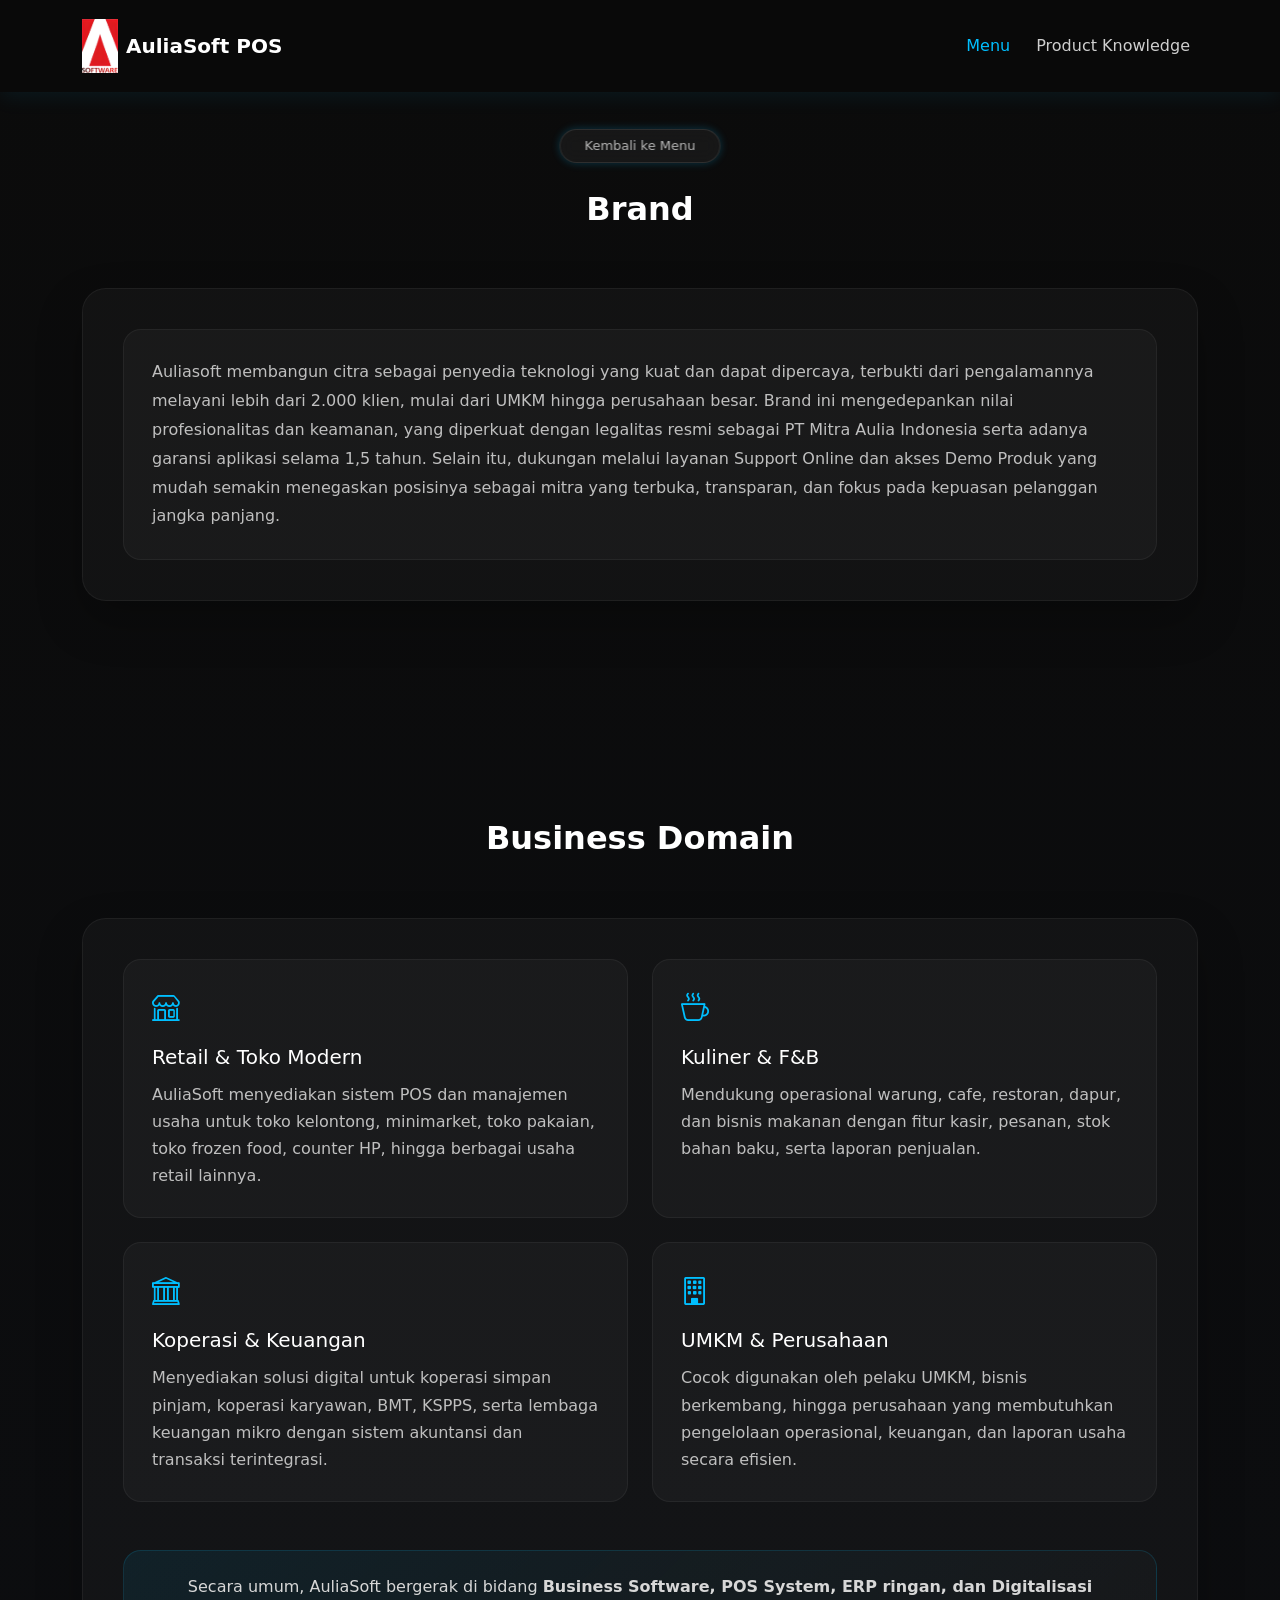
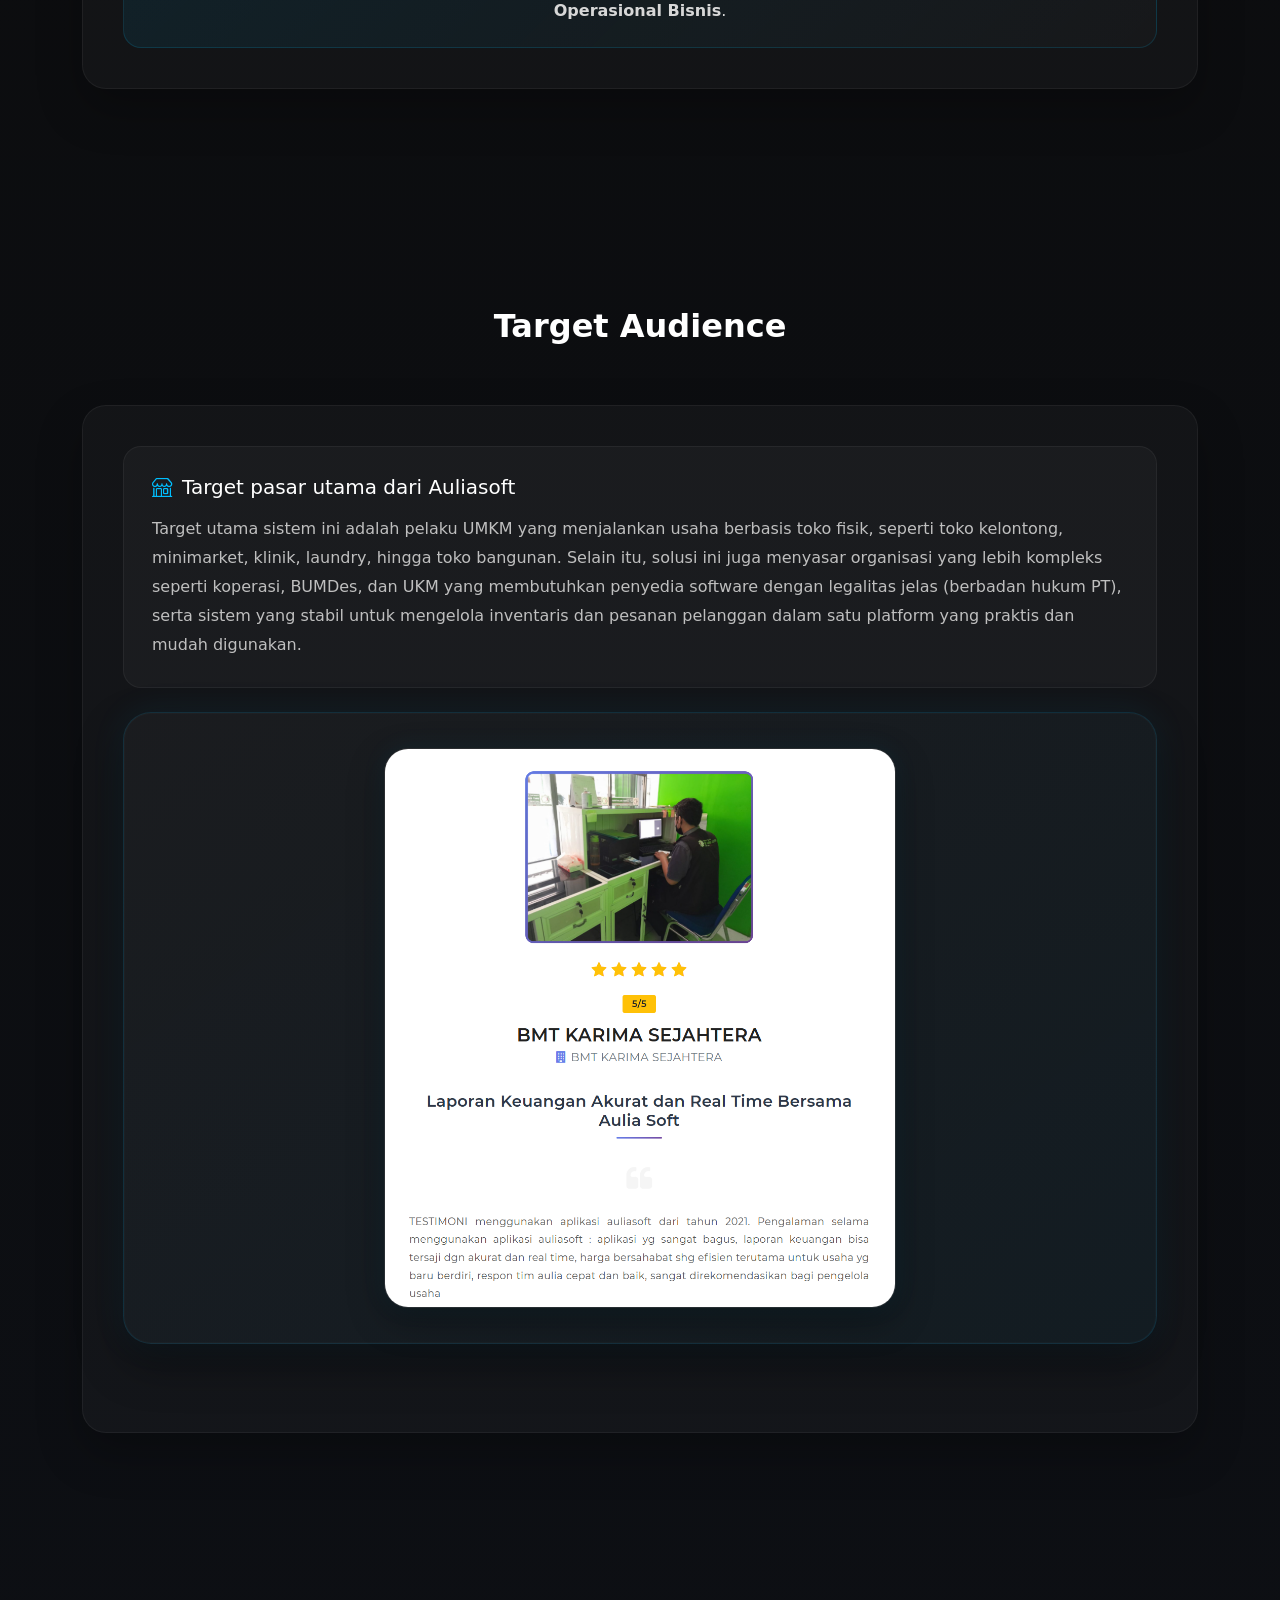
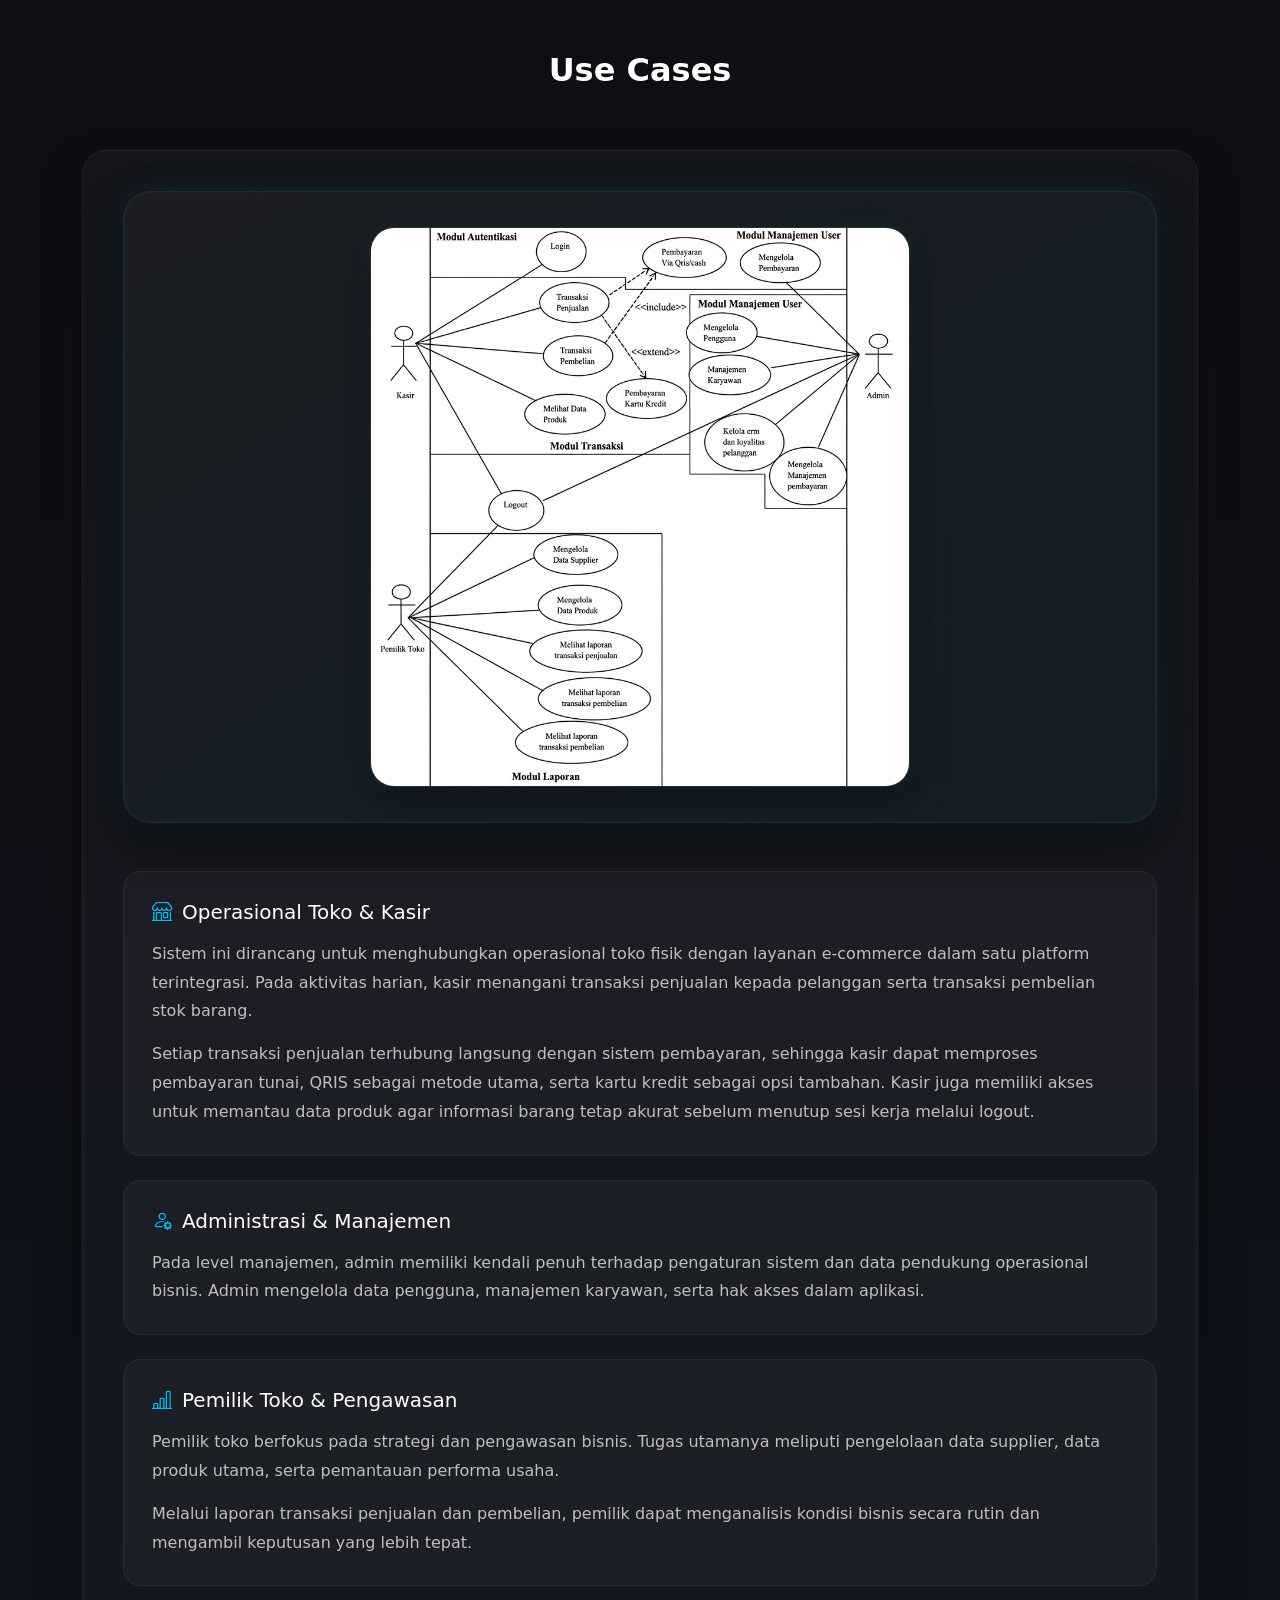
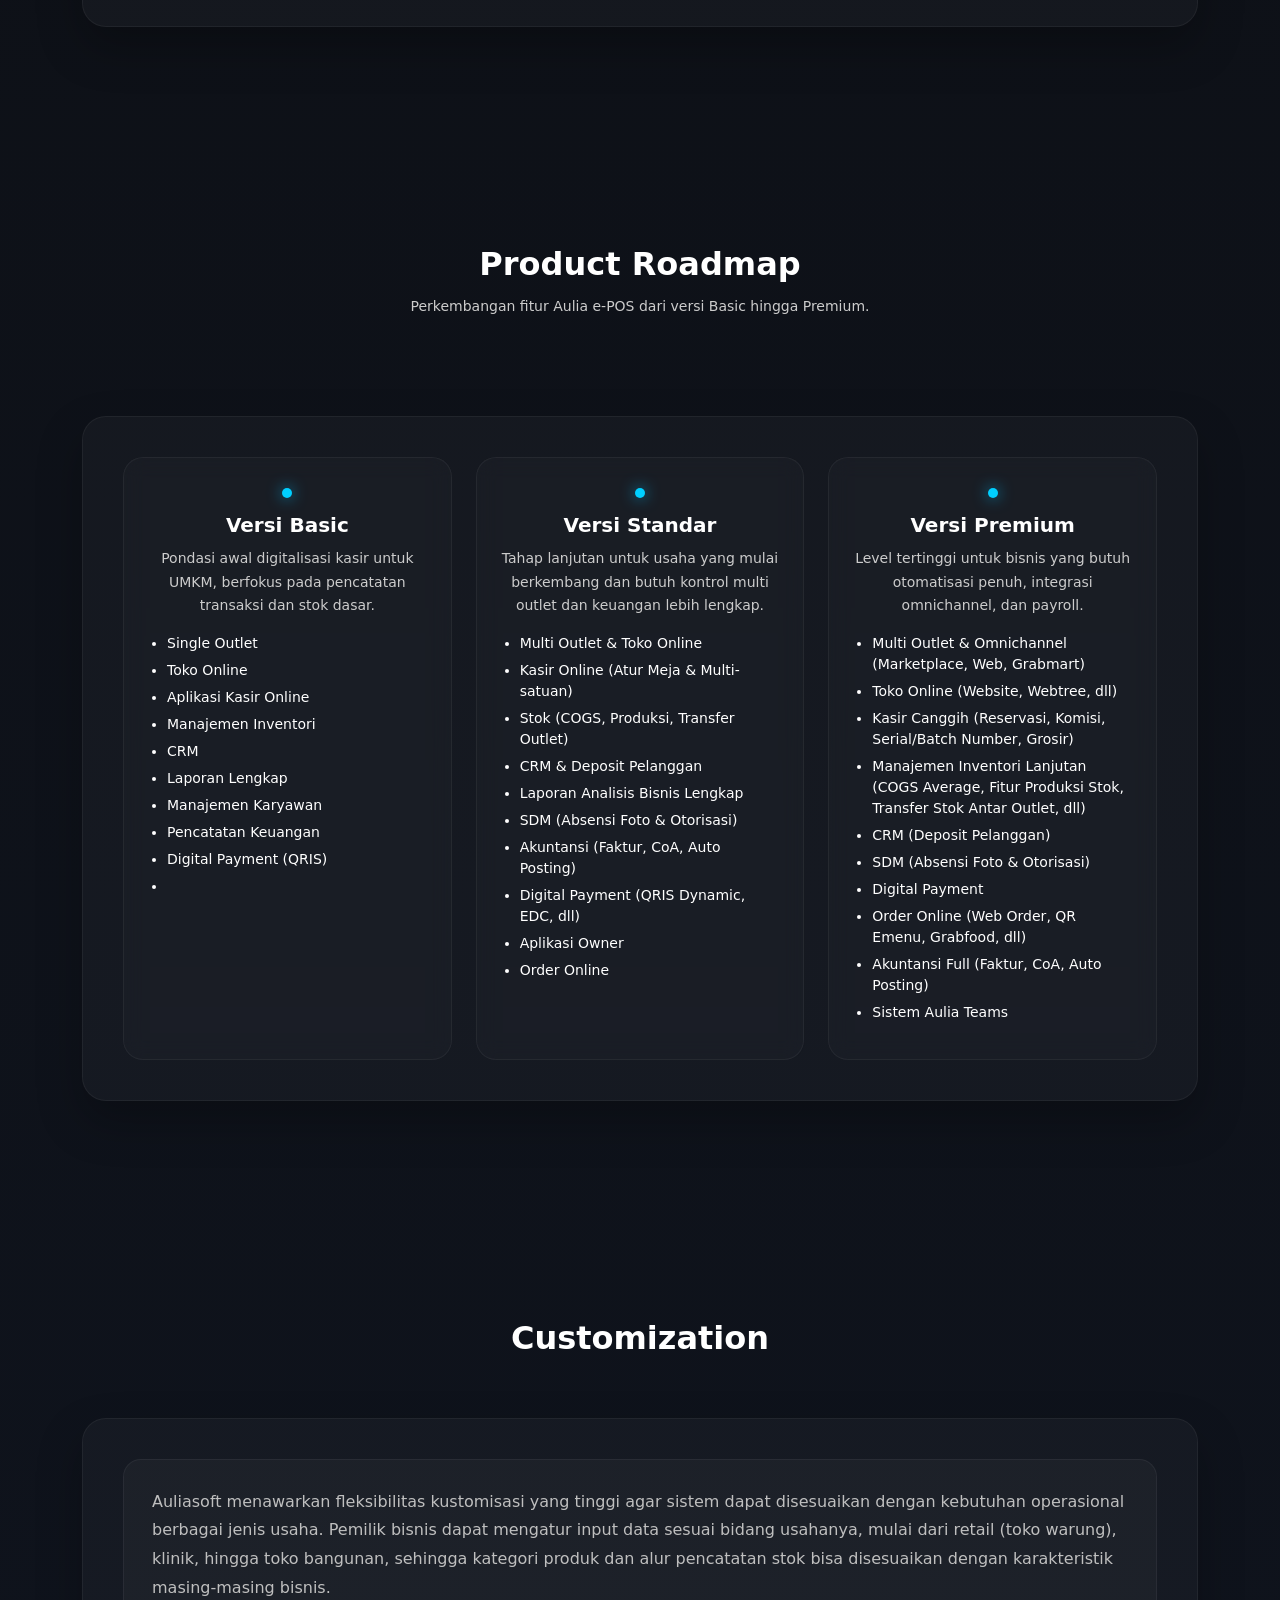
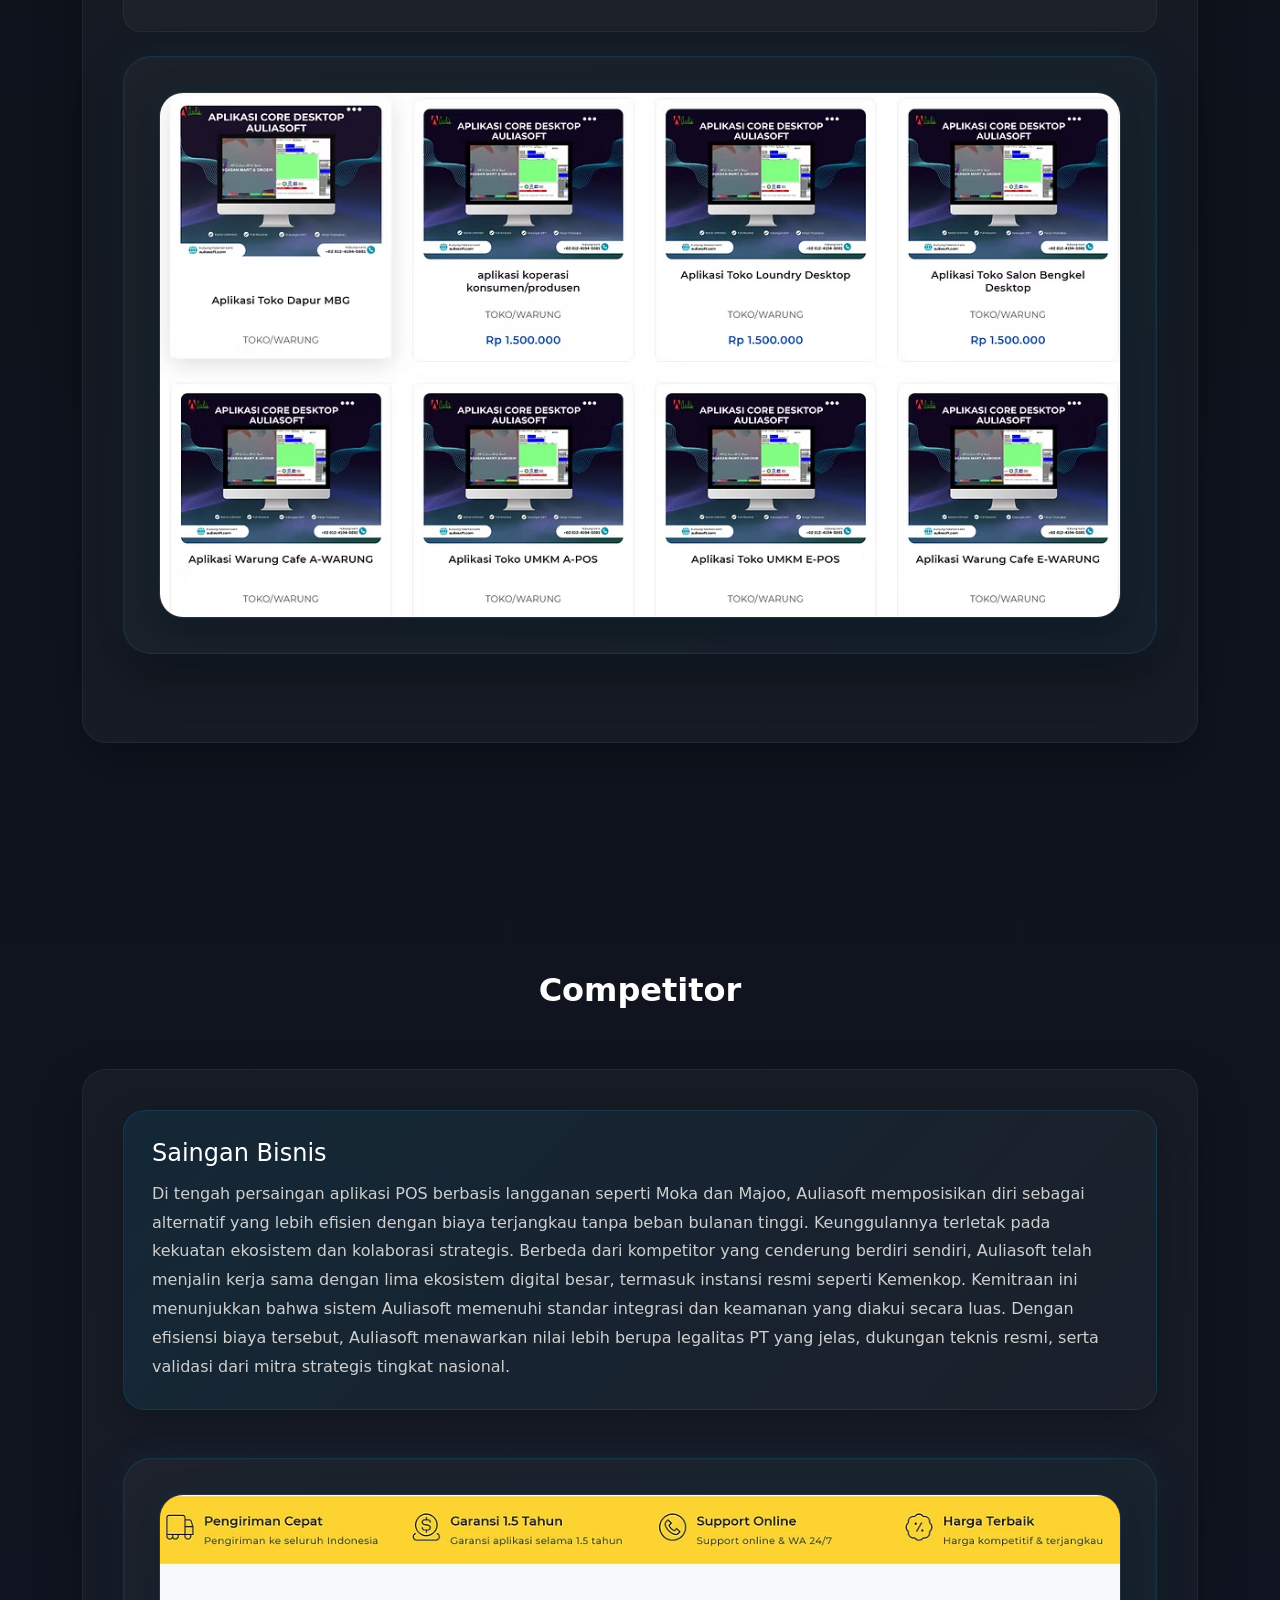
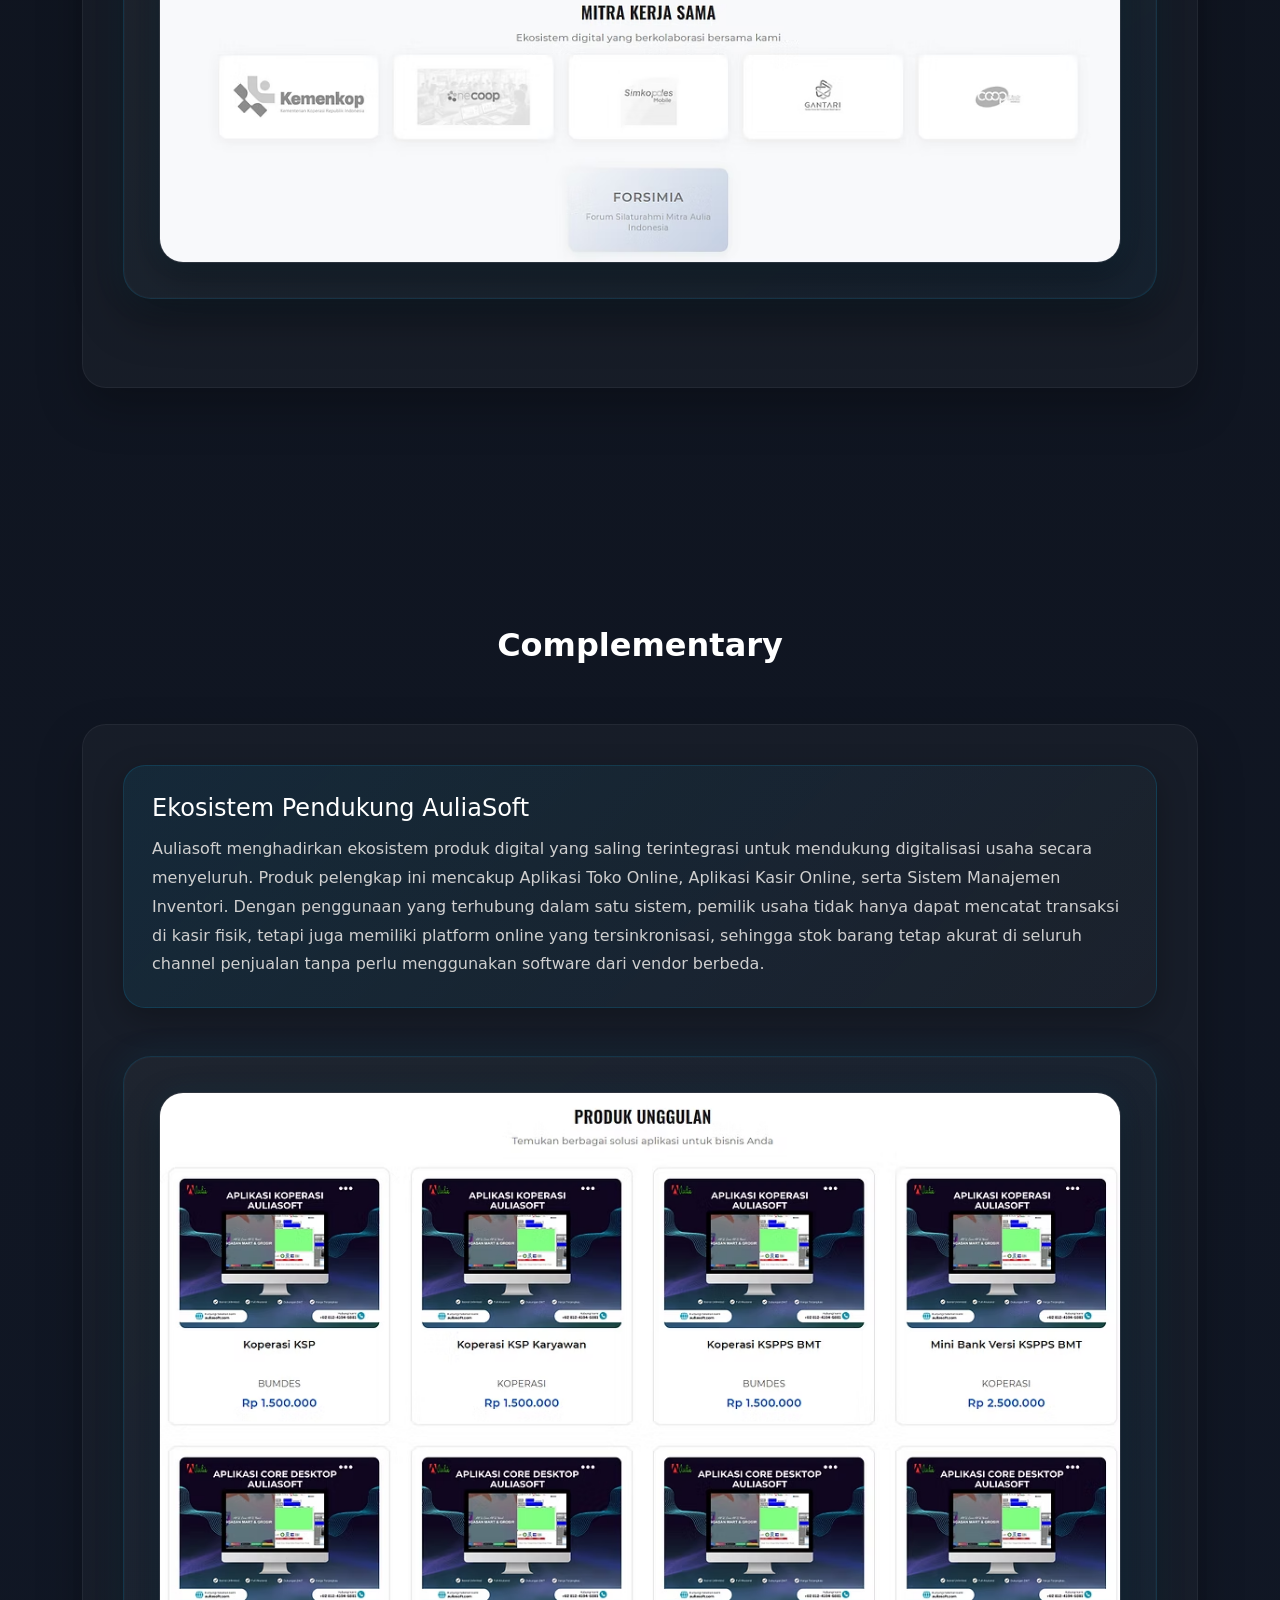
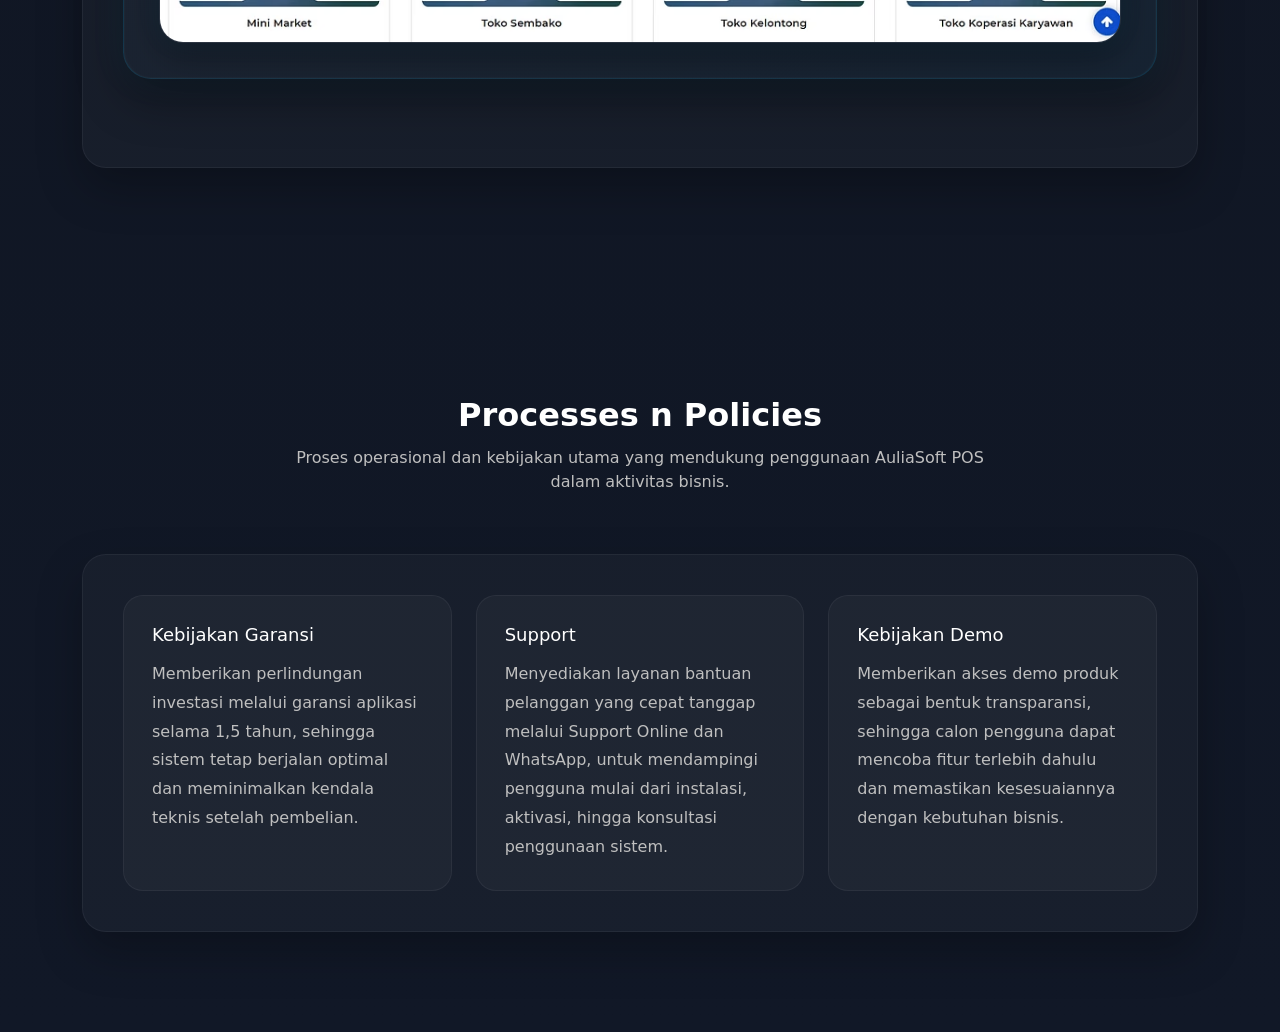
==== commit 93d618da: "Update detail.html" ====
--- a/detail.html
+++ b/detail.html
@@ -342,10 +342,15 @@
             </p>
             <ul class="text-start">
               <li>Single Outlet</li>
-              <li>Kasir Online</li>
-              <li>Manajemen Inventori Dasar</li>
-              <li>Laporan Penjualan Sederhana</li>
-              <li>Pembayaran QRIS</li>
+              <li>Toko Online</li>
+              <li>Aplikasi Kasir Online</li>
+              <li>Manajemen Inventori</li>
+              <li>CRM</li>
+              <li>Laporan Lengkap</li>
+              <li>Manajemen Karyawan</li>
+              <li>Pencatatan Keuangan</li>
+              <li>Digital Payment (QRIS)</li>
+              <li></li>
             </ul>
           </div>
         </div>
@@ -367,6 +372,9 @@
               <li>Laporan Analisis Bisnis Lengkap</li>
               <li>SDM (Absensi Foto & Otorisasi)</li>
               <li>Akuntansi (Faktur, CoA, Auto Posting)</li>
+              <li>Digital Payment (QRIS Dynamic, EDC, dll)</li>
+              <li>Aplikasi Owner</li>
+              <li>Order Online</li>
             </ul>
           </div>
         </div>
@@ -382,9 +390,13 @@
             </p>
             <ul class="text-start">
               <li>Multi Outlet & Omnichannel (Marketplace, Web, Grabmart)</li>
+              <li>Toko Online (Website, Webtree, dll)</li>
               <li>Kasir Canggih (Reservasi, Komisi, Serial/Batch Number, Grosir)</li>
-              <li>Manajemen Inventori Lanjutan</li>
-              <li>Payroll Lengkap (Shift, Struktur Gaji, Transfer Otomatis)</li>
+              <li>Manajemen Inventori Lanjutan (COGS Average, Fitur Produksi Stok, Transfer Stok Antar Outlet, dll)</li>
+              <li>CRM (Deposit Pelanggan)</li>
+              <li>SDM (Absensi Foto & Otorisasi)</li>
+              <li>Digital Payment</li>
+              <li>Order Online (Web Order, QR Emenu, Grabfood, dll)</li>
               <li>Akuntansi Full (Faktur, CoA, Auto Posting)</li>
               <li>Sistem Aulia Teams</li>
             </ul>
--- a/style.css
+++ b/style.css
@@ -1155,6 +1155,60 @@
 }
 
 /* PRODUCT ROADMAP */
+
+/* ROADMAP FIX */
+#product-roadmap .roadmap-item {
+  height: 100%;
+  padding: 30px 25px;
+  border-radius: 20px;
+  background: rgba(255, 255, 255, 0.02);
+  backdrop-filter: blur(10px);
+  display: flex;
+  flex-direction: column;
+  justify-content: flex-start;
+  transition: 0.3s ease;
+}
+
+#product-roadmap .roadmap-item:hover {
+  transform: translateY(-5px);
+}
+
+#product-roadmap .roadmap-dot {
+  width: 10px;
+  height: 10px;
+  background: #00cfff;
+  border-radius: 50%;
+  margin: 0 auto 15px;
+  display: block;
+}
+
+#product-roadmap h5 {
+  margin-bottom: 10px;
+  font-weight: 600;
+}
+
+#product-roadmap p {
+  font-size: 14px;
+  margin-bottom: 15px;
+  color: #ccc;
+  min-height: 60px; /* biar sejajar */
+}
+
+#product-roadmap ul {
+  padding-left: 18px;
+  margin: 0;
+}
+
+#product-roadmap ul li {
+  margin-bottom: 6px;
+  font-size: 14px;
+  line-height: 1.5;
+}
+
+/* biar semua card sejajar */
+#product-roadmap .row {
+  align-items: stretch;
+}
 #product-roadmap .content-box{
   position:relative;
   overflow:hidden;
@@ -1535,3 +1589,28 @@
   }
 
 }
+
+.back-to-home {
+  position: fixed;
+  top: 129px;
+  left: 50%;
+  transform: translateX(-50%);
+  z-index: 999;
+}
+
+.back-to-home .btn {
+  font-size: 13px;
+  padding: 6px 16px;
+  border-radius: 20px;
+  background: rgba(255,255,255,0.08);
+  color: #fff;
+  border: 1px solid rgba(255,255,255,0.15);
+  backdrop-filter: blur(8px);
+  opacity: 0.7; /* biar ga ganggu */
+  transition: 0.3s ease;
+}
+
+.back-to-home .btn:hover {
+  opacity: 1;
+  background: rgba(255,255,255,0.15);
+}
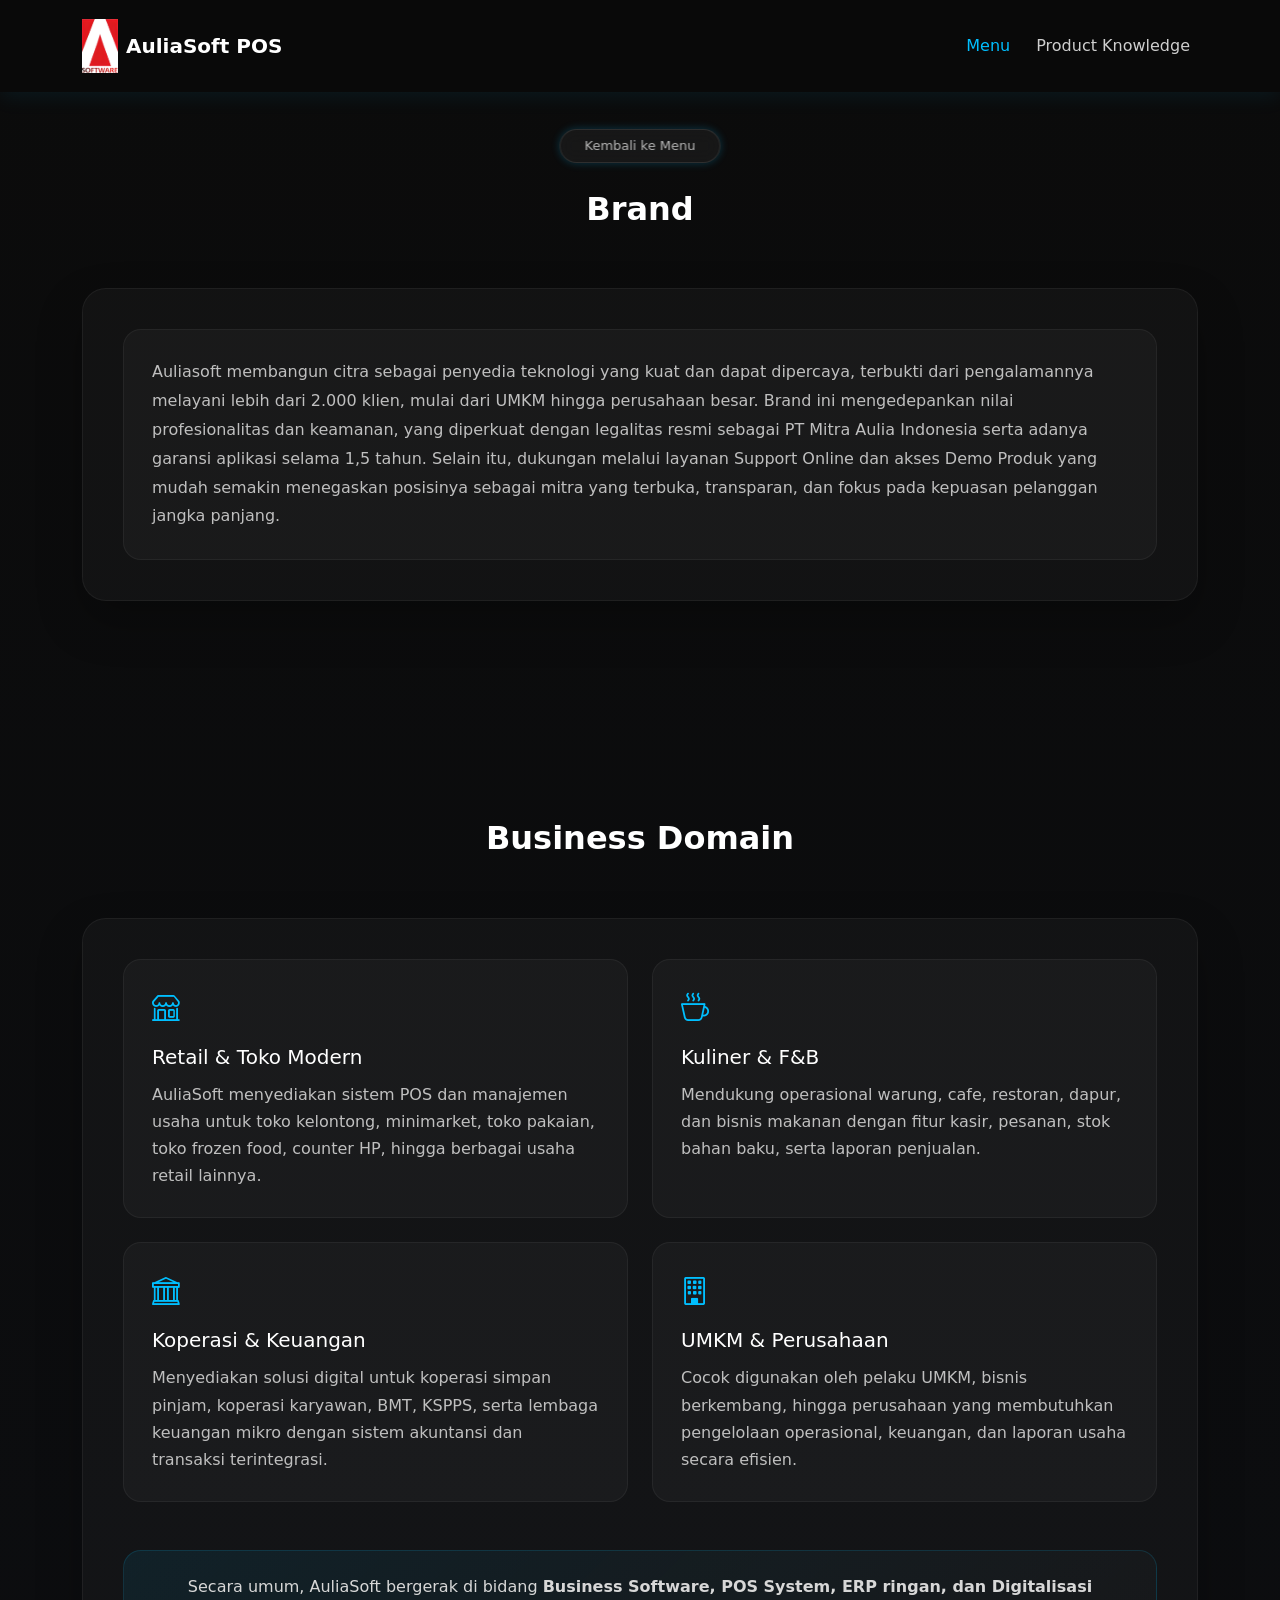
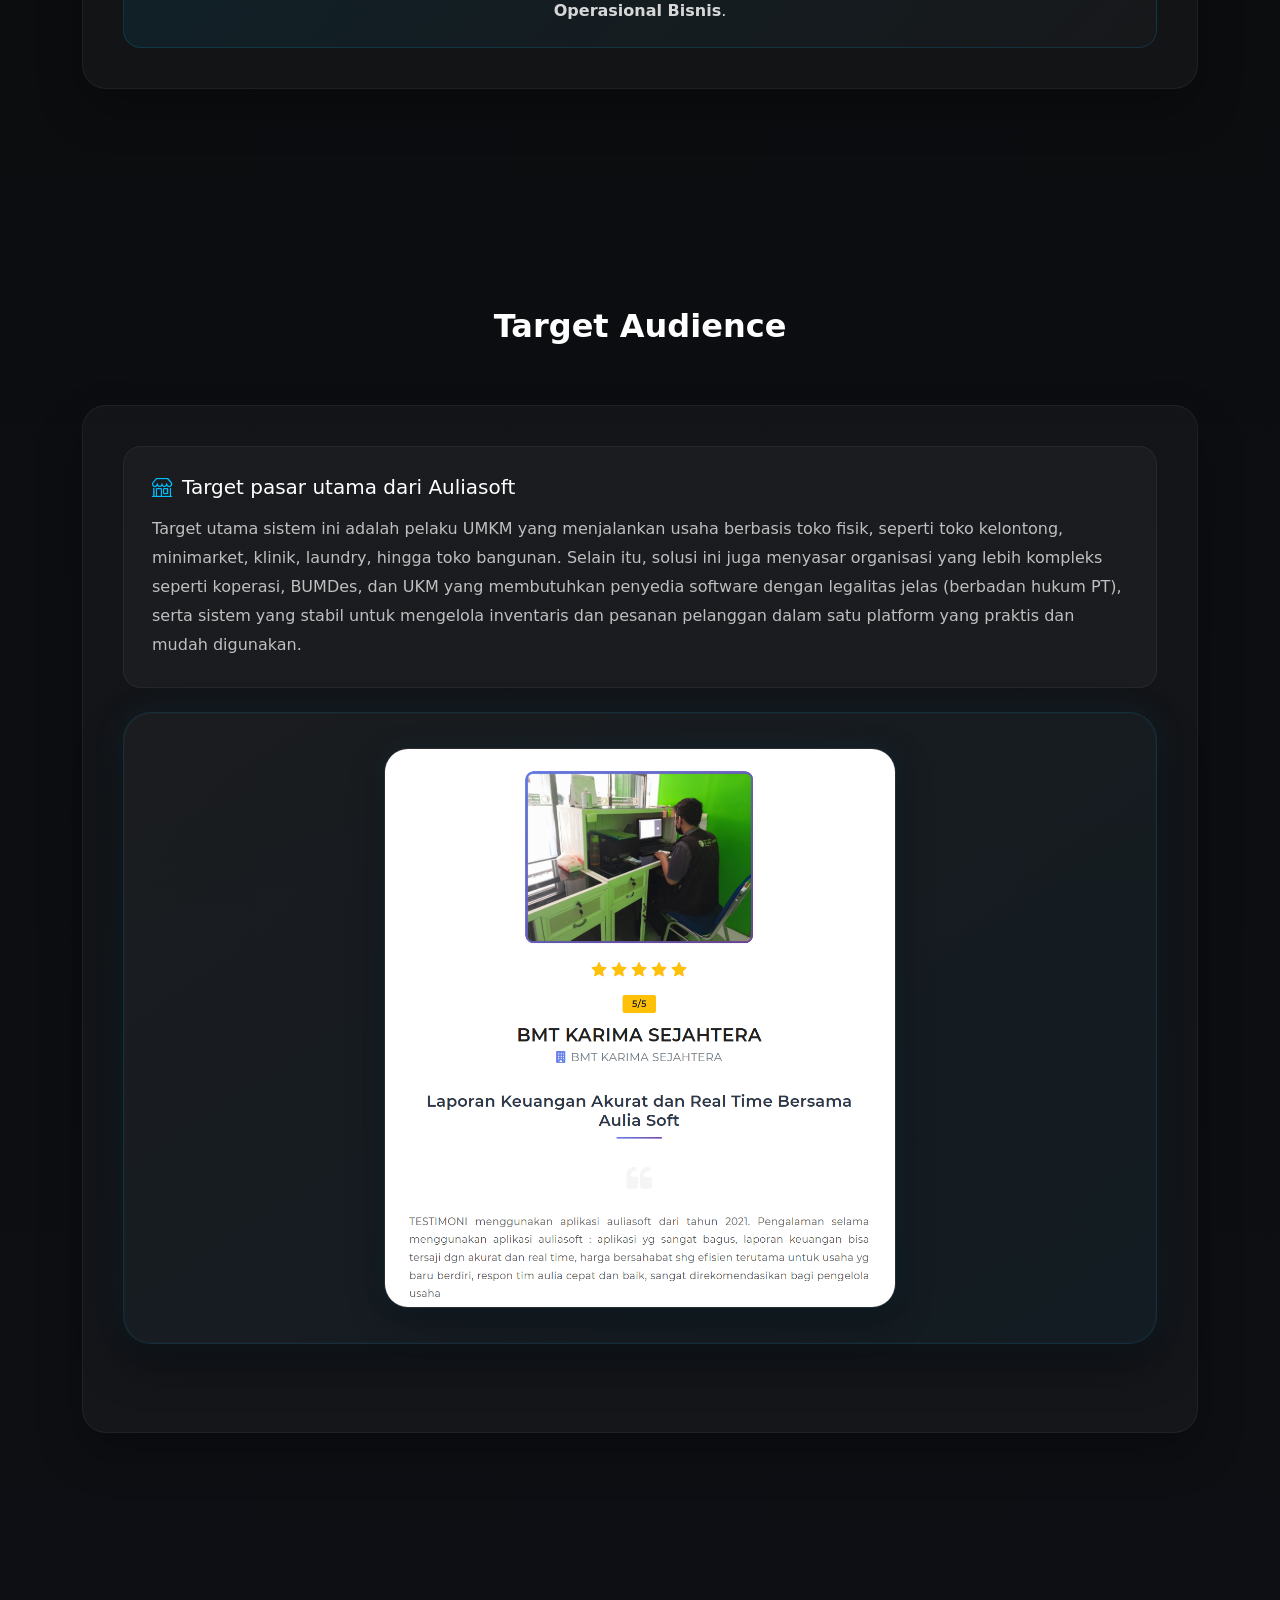
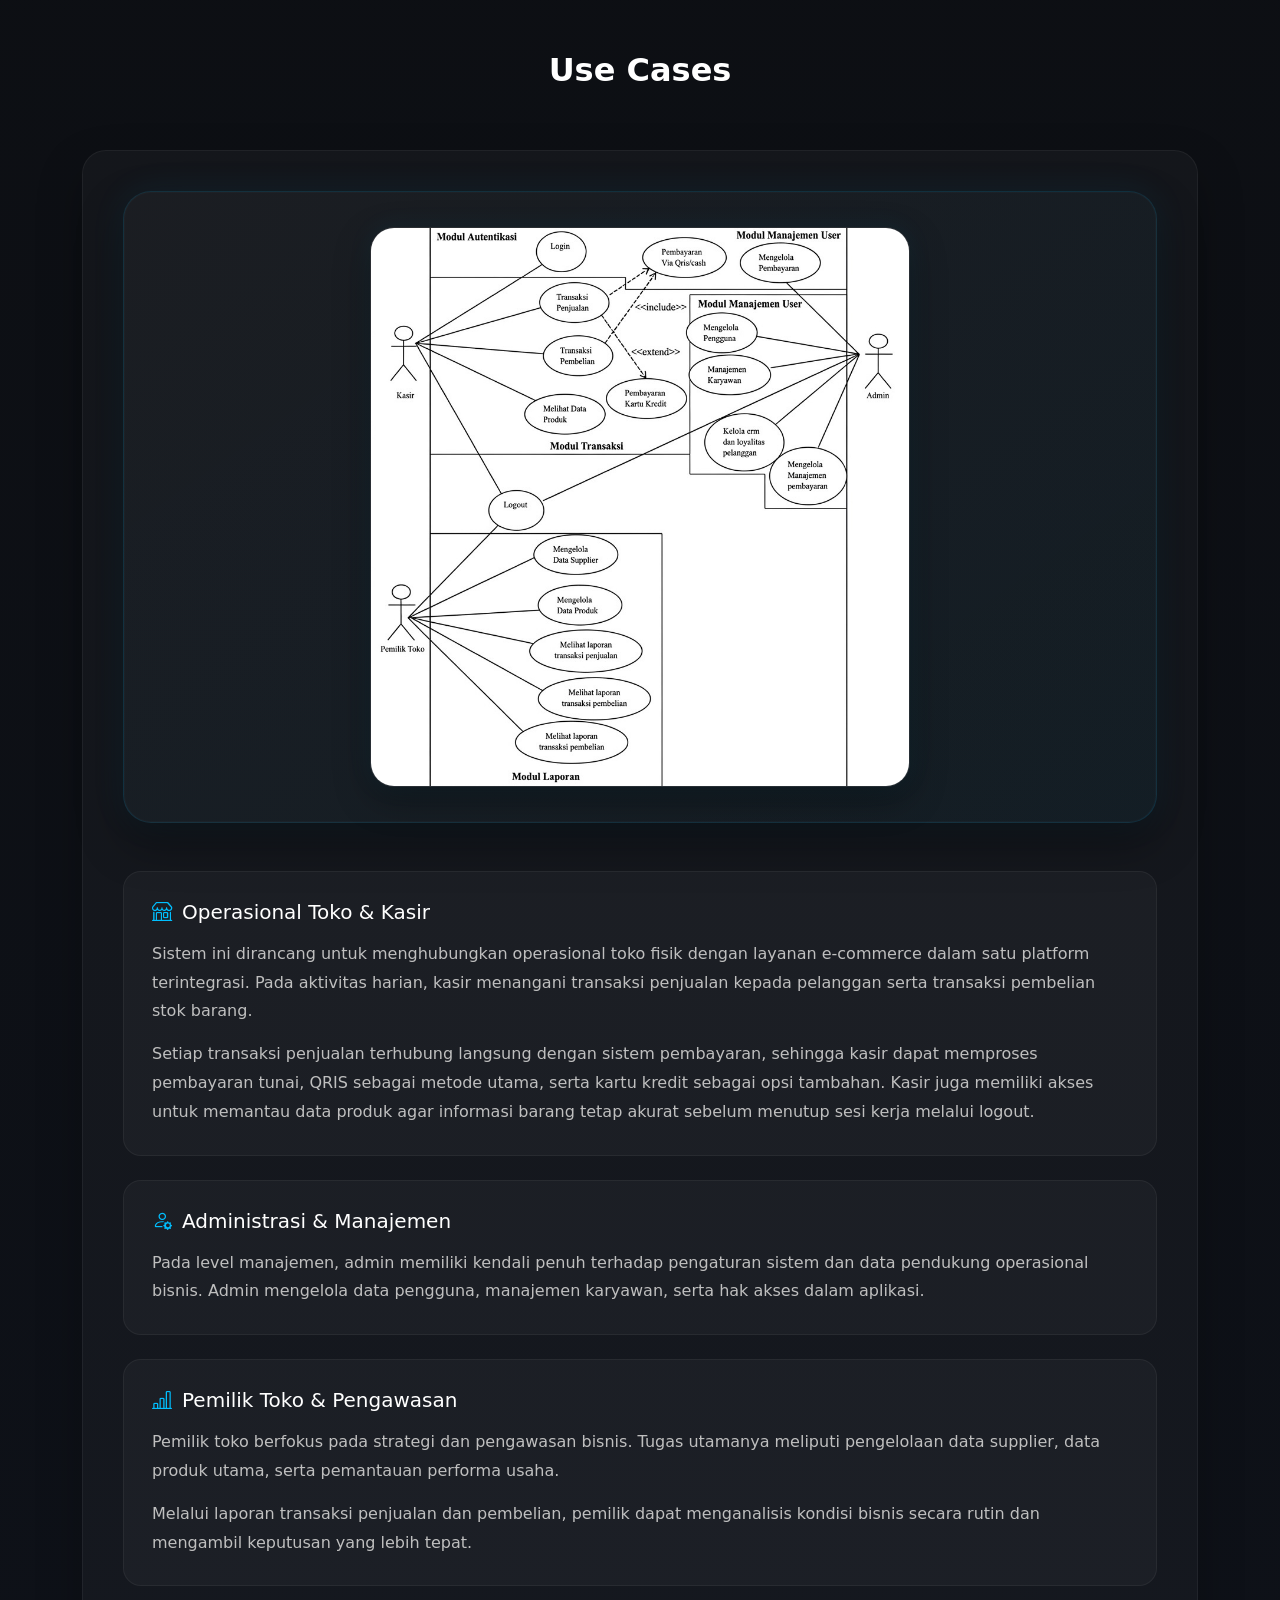
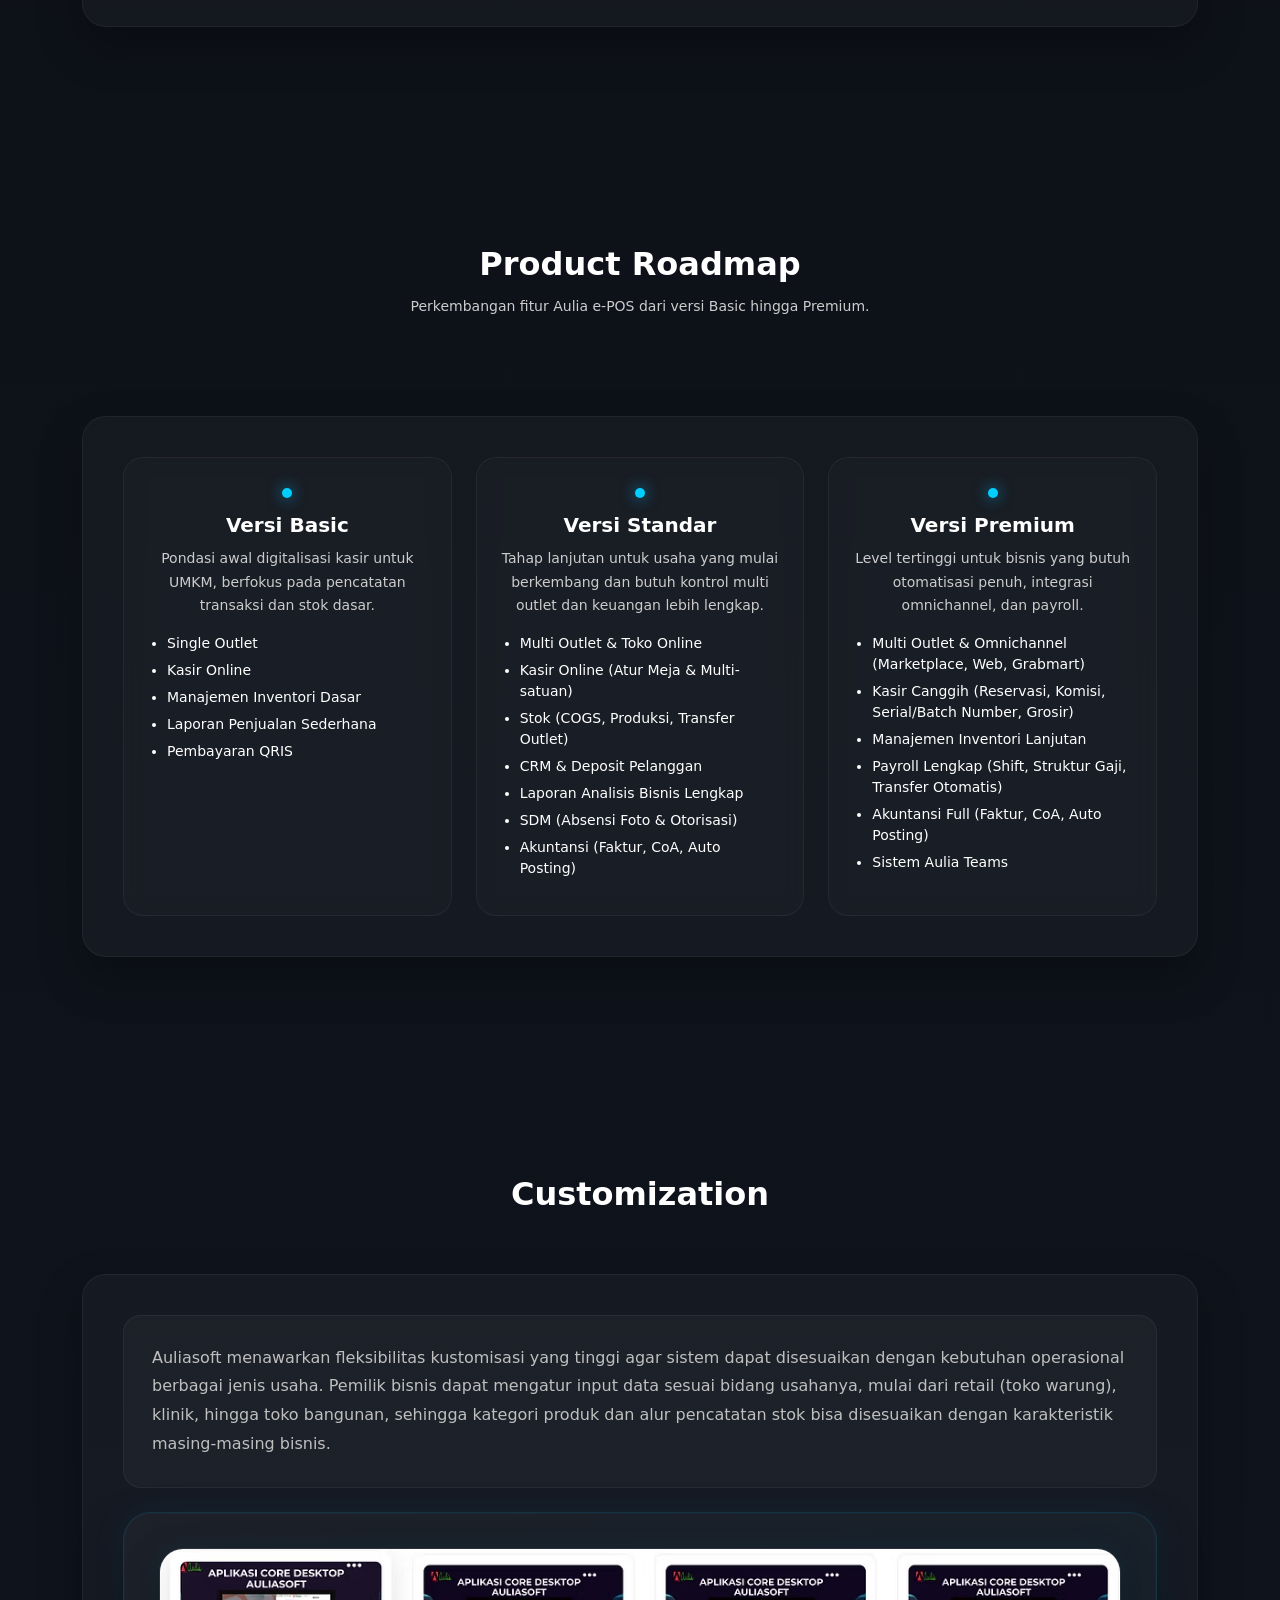
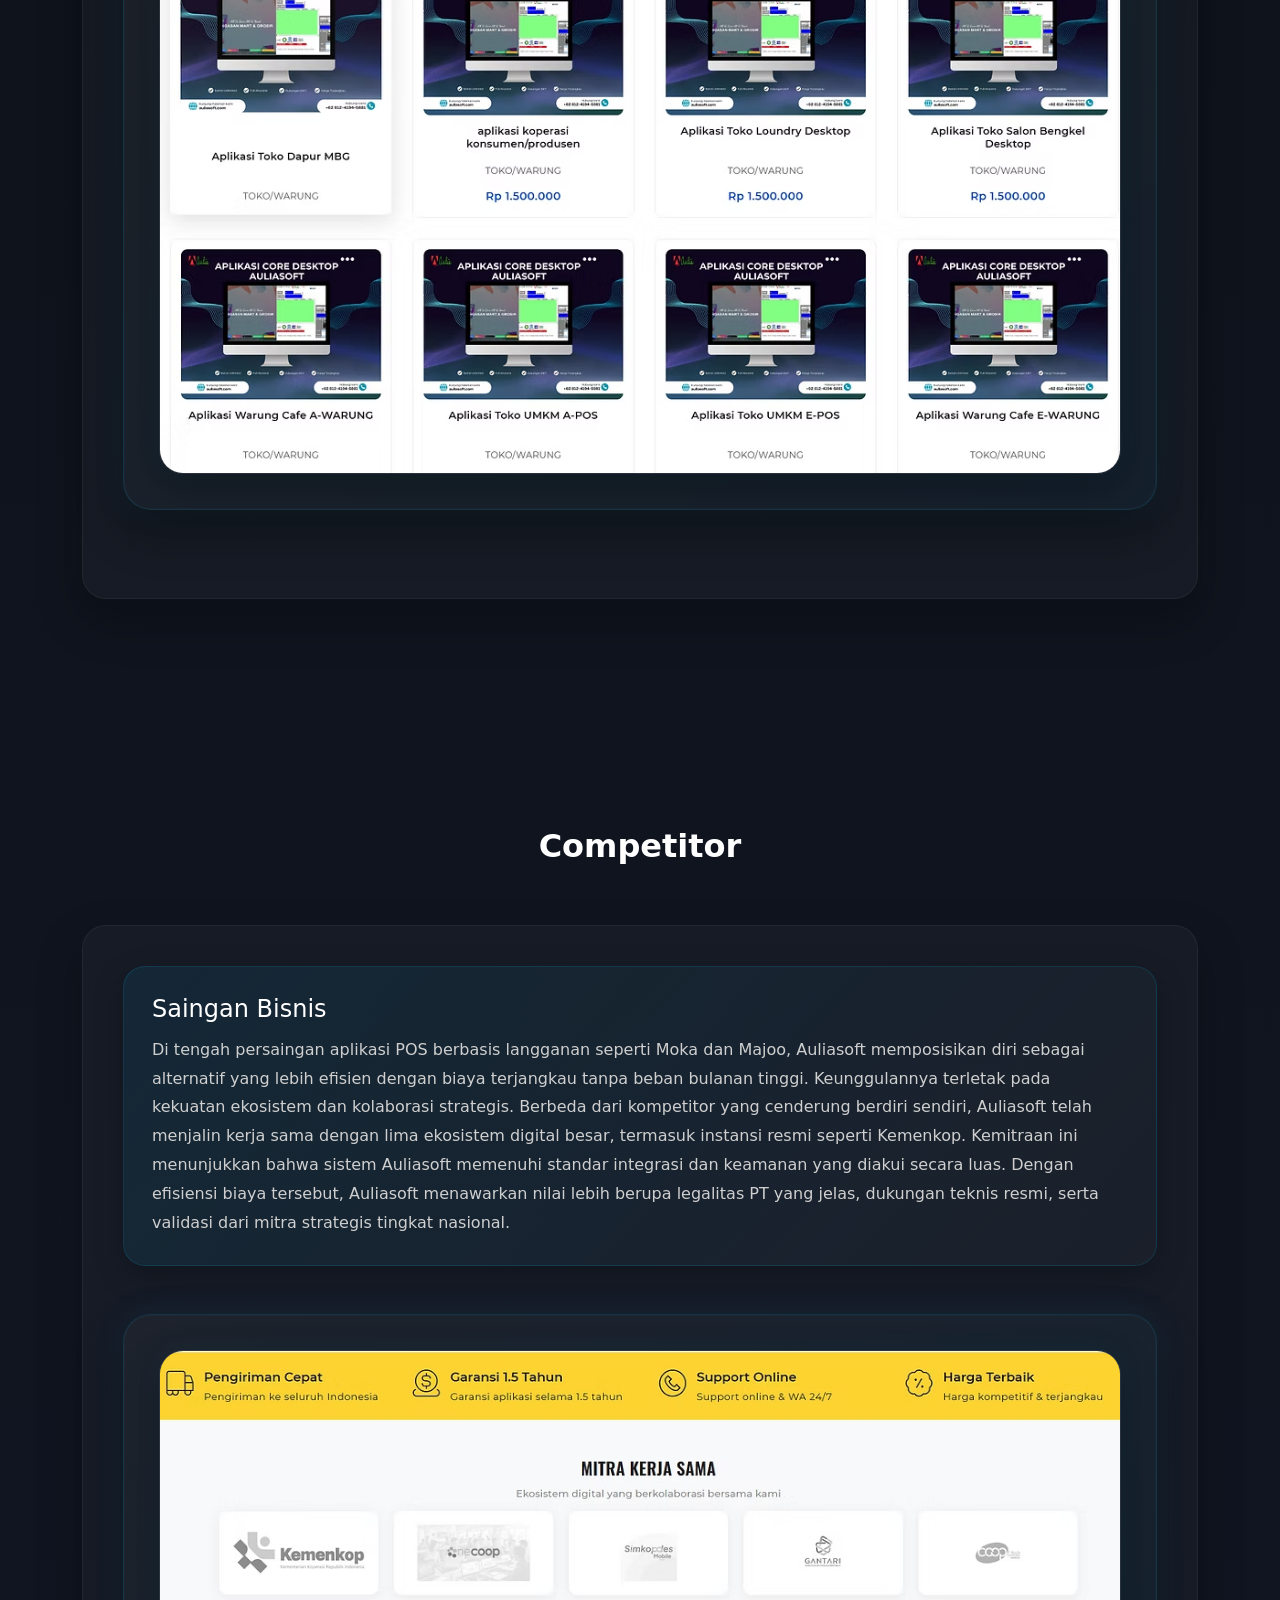
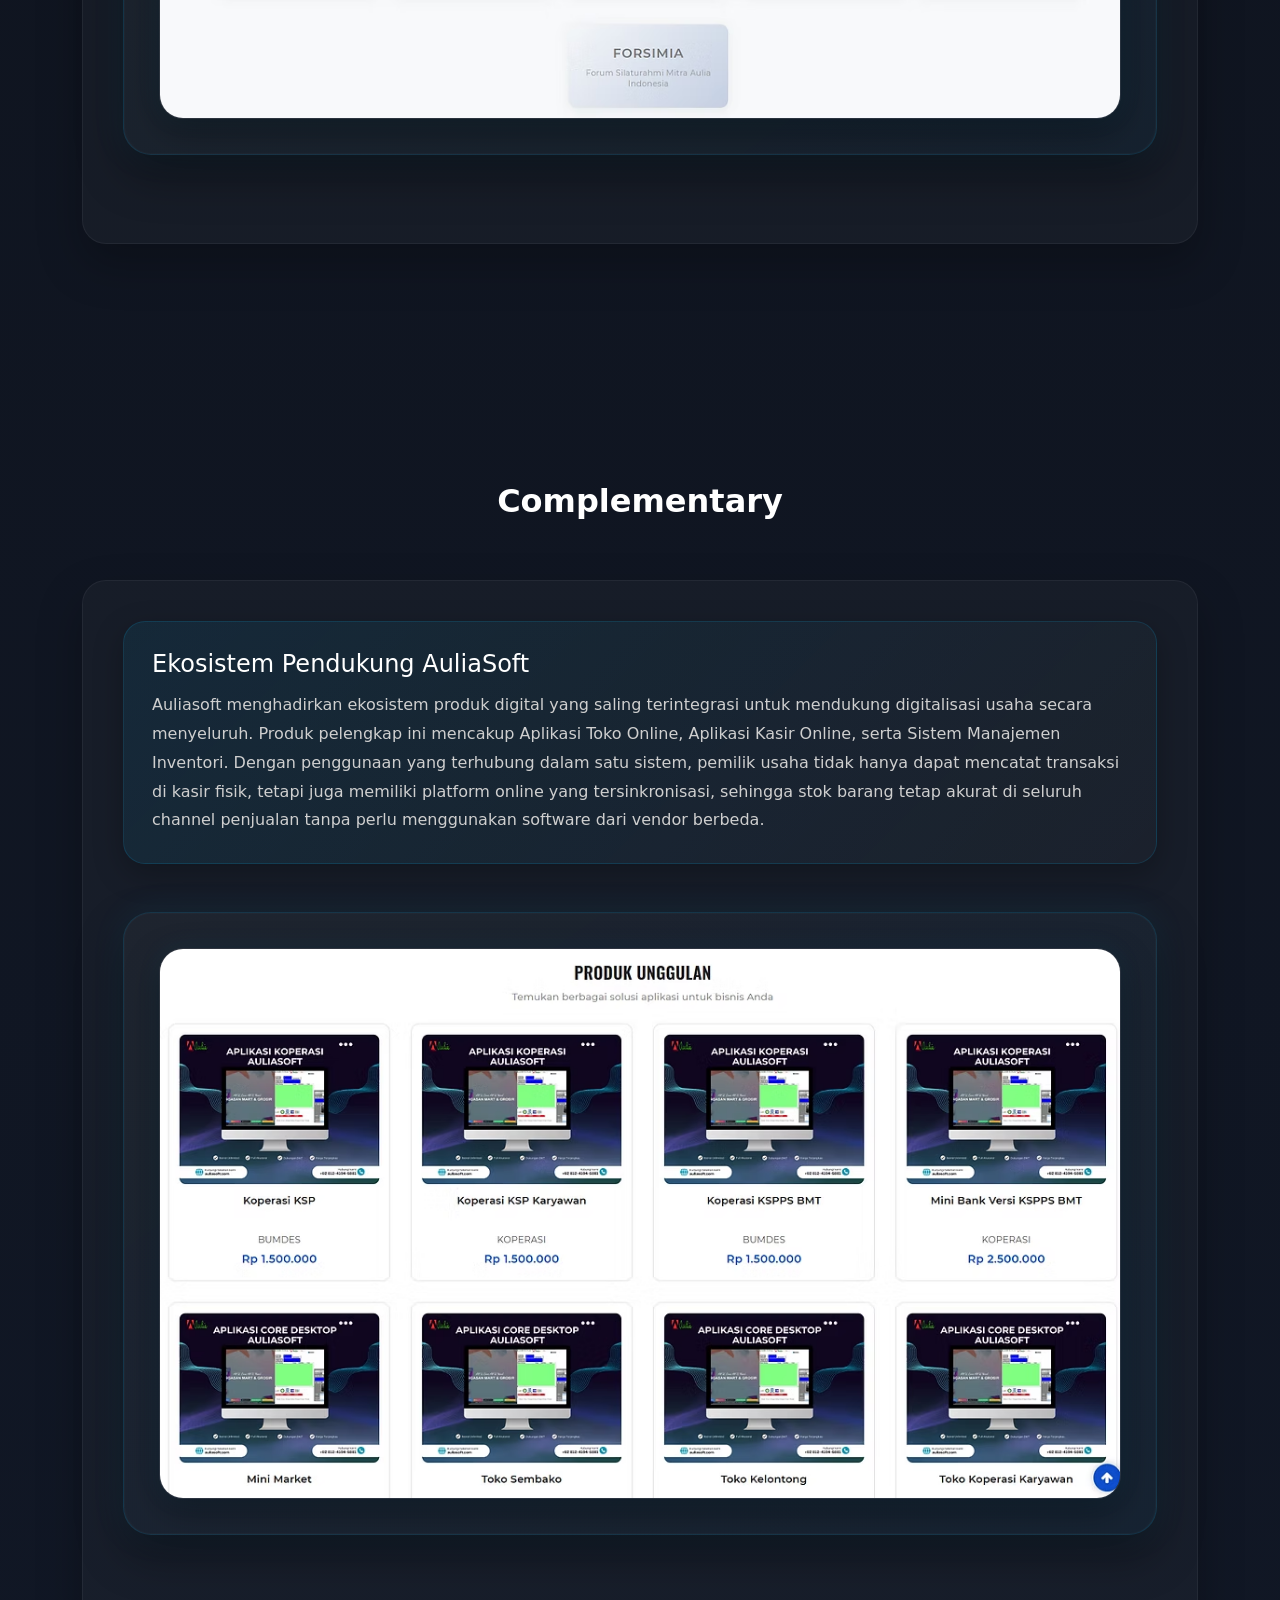
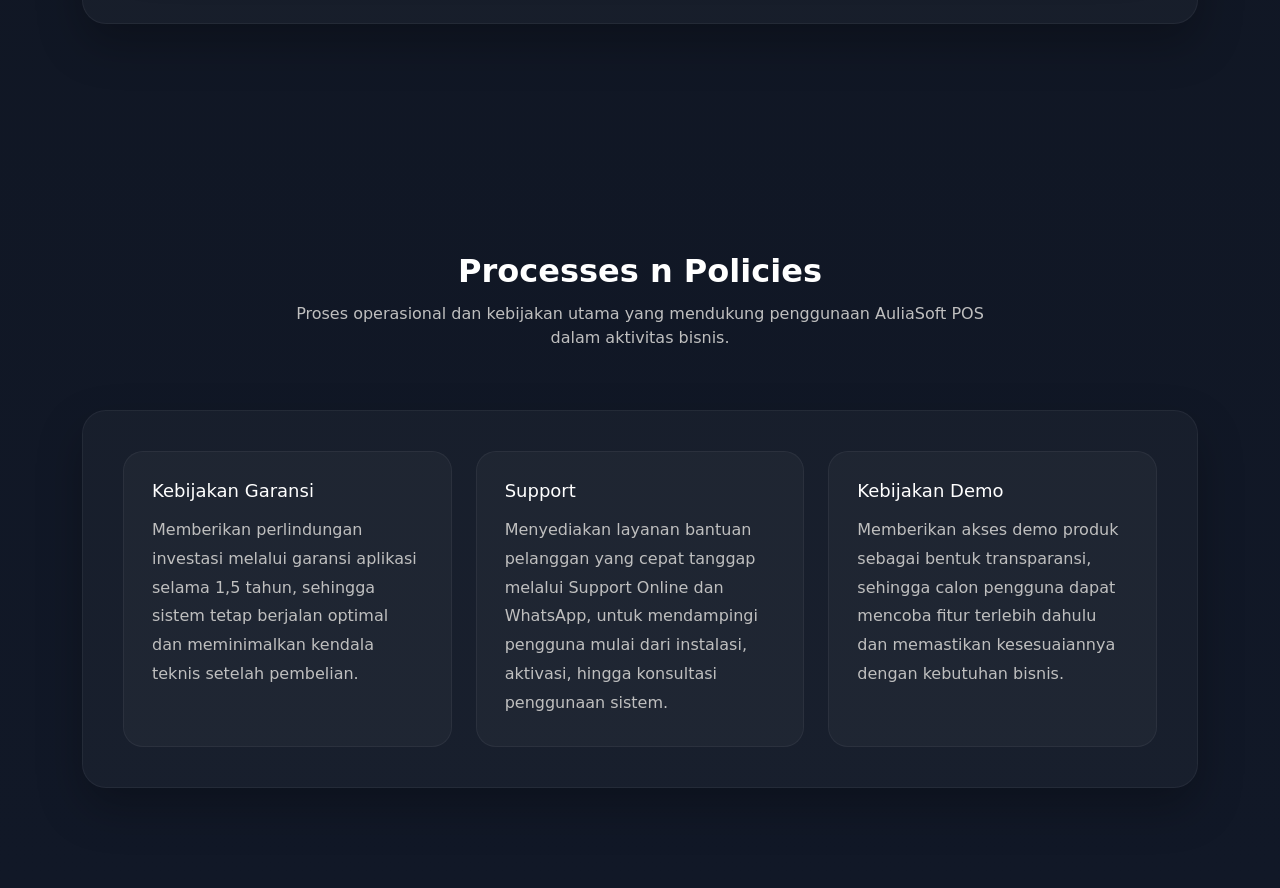
==== commit d1591aa0: "Add files via upload" ====
--- a/detail.html
+++ b/detail.html
@@ -342,15 +342,10 @@
             </p>
             <ul class="text-start">
               <li>Single Outlet</li>
-              <li>Toko Online</li>
-              <li>Aplikasi Kasir Online</li>
-              <li>Manajemen Inventori</li>
-              <li>CRM</li>
-              <li>Laporan Lengkap</li>
-              <li>Manajemen Karyawan</li>
-              <li>Pencatatan Keuangan</li>
-              <li>Digital Payment (QRIS)</li>
-              <li></li>
+              <li>Kasir Online</li>
+              <li>Manajemen Inventori Dasar</li>
+              <li>Laporan Penjualan Sederhana</li>
+              <li>Pembayaran QRIS</li>
             </ul>
           </div>
         </div>
@@ -372,9 +367,6 @@
               <li>Laporan Analisis Bisnis Lengkap</li>
               <li>SDM (Absensi Foto & Otorisasi)</li>
               <li>Akuntansi (Faktur, CoA, Auto Posting)</li>
-              <li>Digital Payment (QRIS Dynamic, EDC, dll)</li>
-              <li>Aplikasi Owner</li>
-              <li>Order Online</li>
             </ul>
           </div>
         </div>
@@ -390,13 +382,9 @@
             </p>
             <ul class="text-start">
               <li>Multi Outlet & Omnichannel (Marketplace, Web, Grabmart)</li>
-              <li>Toko Online (Website, Webtree, dll)</li>
               <li>Kasir Canggih (Reservasi, Komisi, Serial/Batch Number, Grosir)</li>
-              <li>Manajemen Inventori Lanjutan (COGS Average, Fitur Produksi Stok, Transfer Stok Antar Outlet, dll)</li>
-              <li>CRM (Deposit Pelanggan)</li>
-              <li>SDM (Absensi Foto & Otorisasi)</li>
-              <li>Digital Payment</li>
-              <li>Order Online (Web Order, QR Emenu, Grabfood, dll)</li>
+              <li>Manajemen Inventori Lanjutan</li>
+              <li>Payroll Lengkap (Shift, Struktur Gaji, Transfer Otomatis)</li>
               <li>Akuntansi Full (Faktur, CoA, Auto Posting)</li>
               <li>Sistem Aulia Teams</li>
             </ul>
@@ -576,4 +564,4 @@
 <script src="https://cdn.jsdelivr.net/npm/bootstrap@5.3.2/dist/js/bootstrap.bundle.min.js"></script>
 
 </body>
-</html>
+</html>
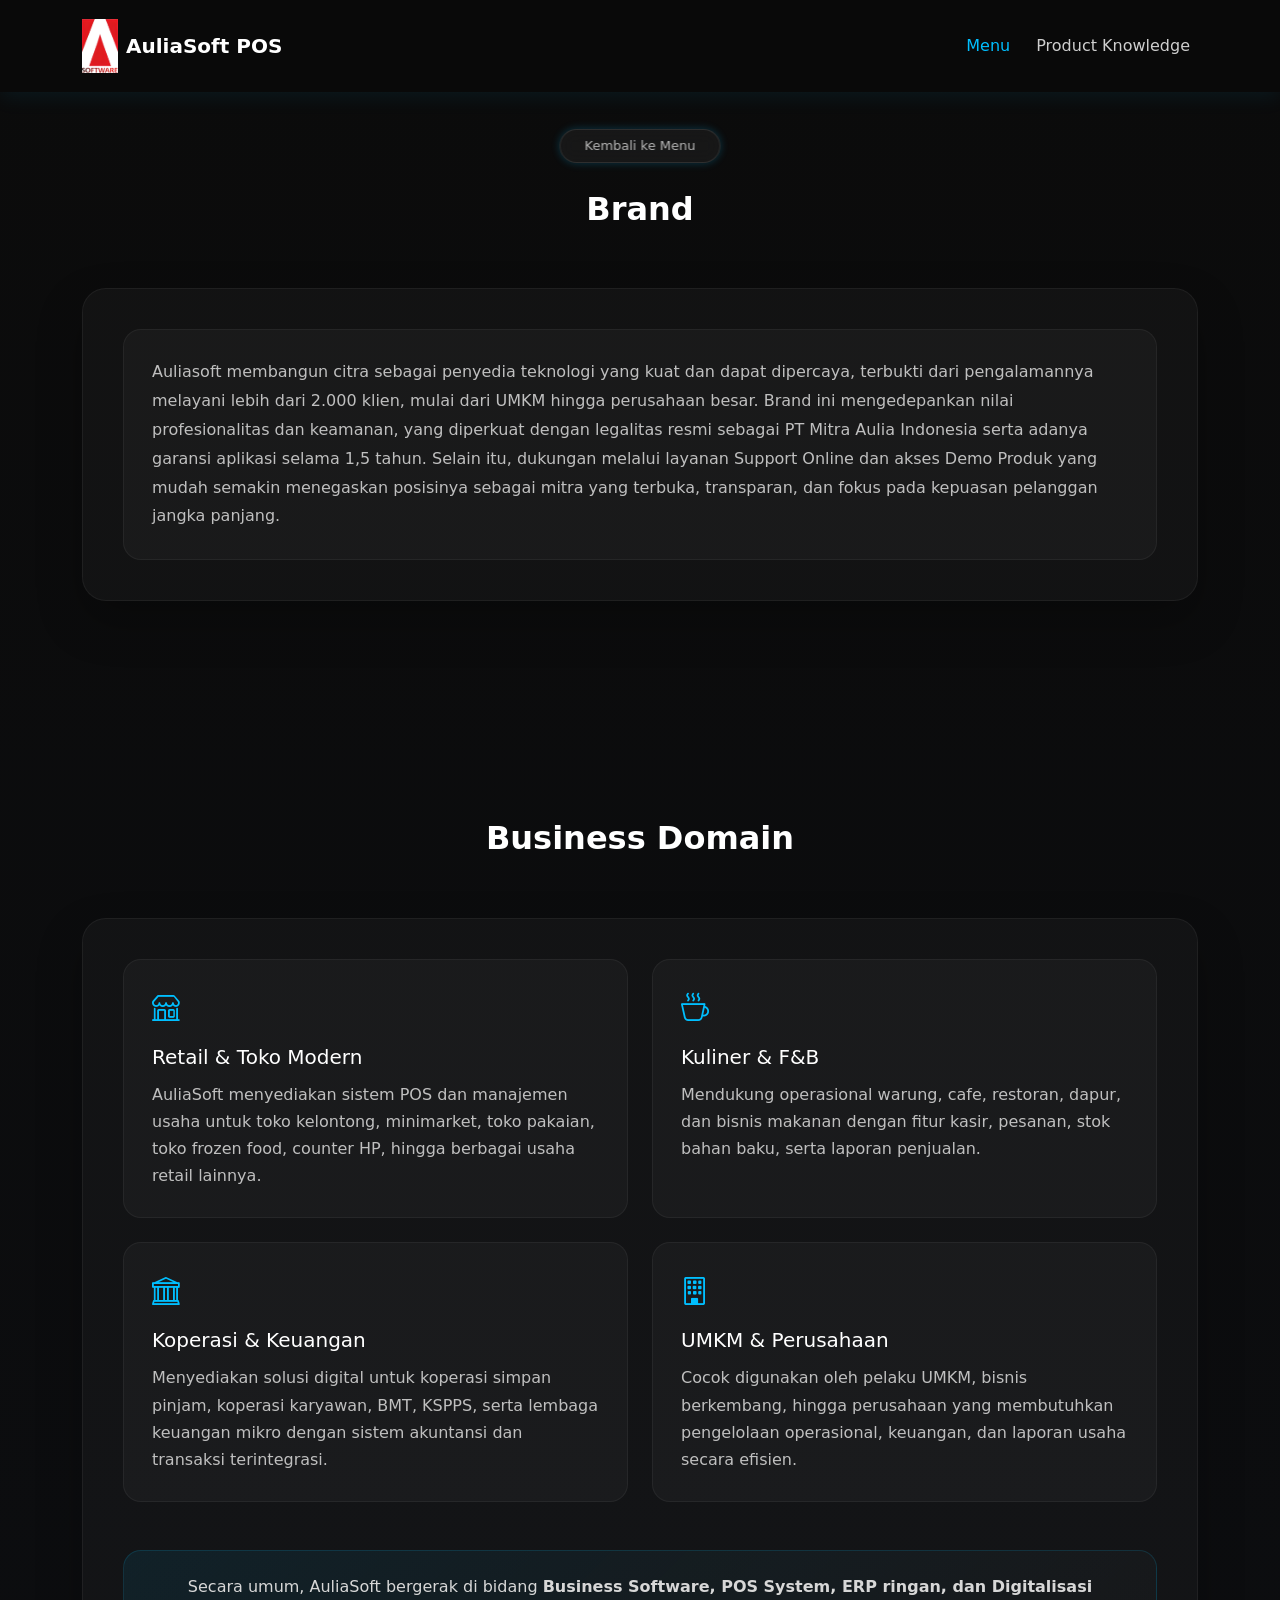
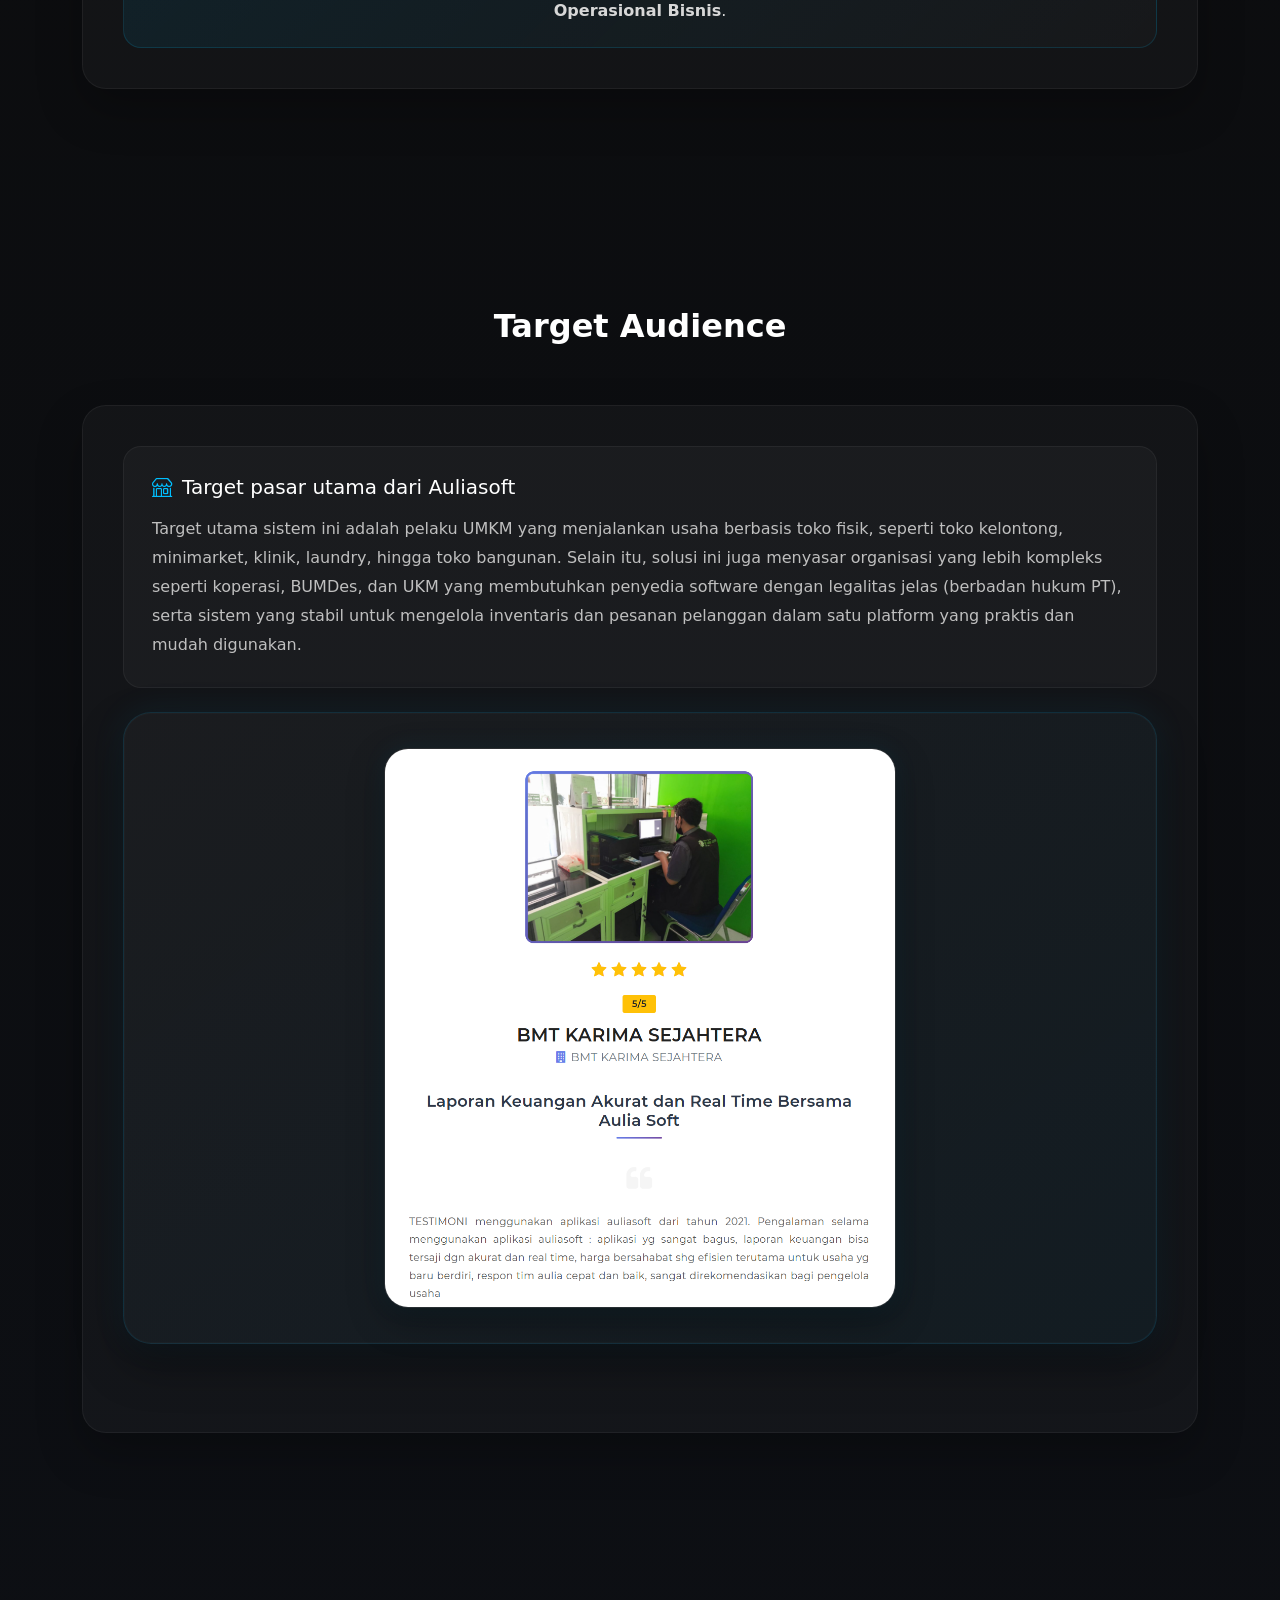
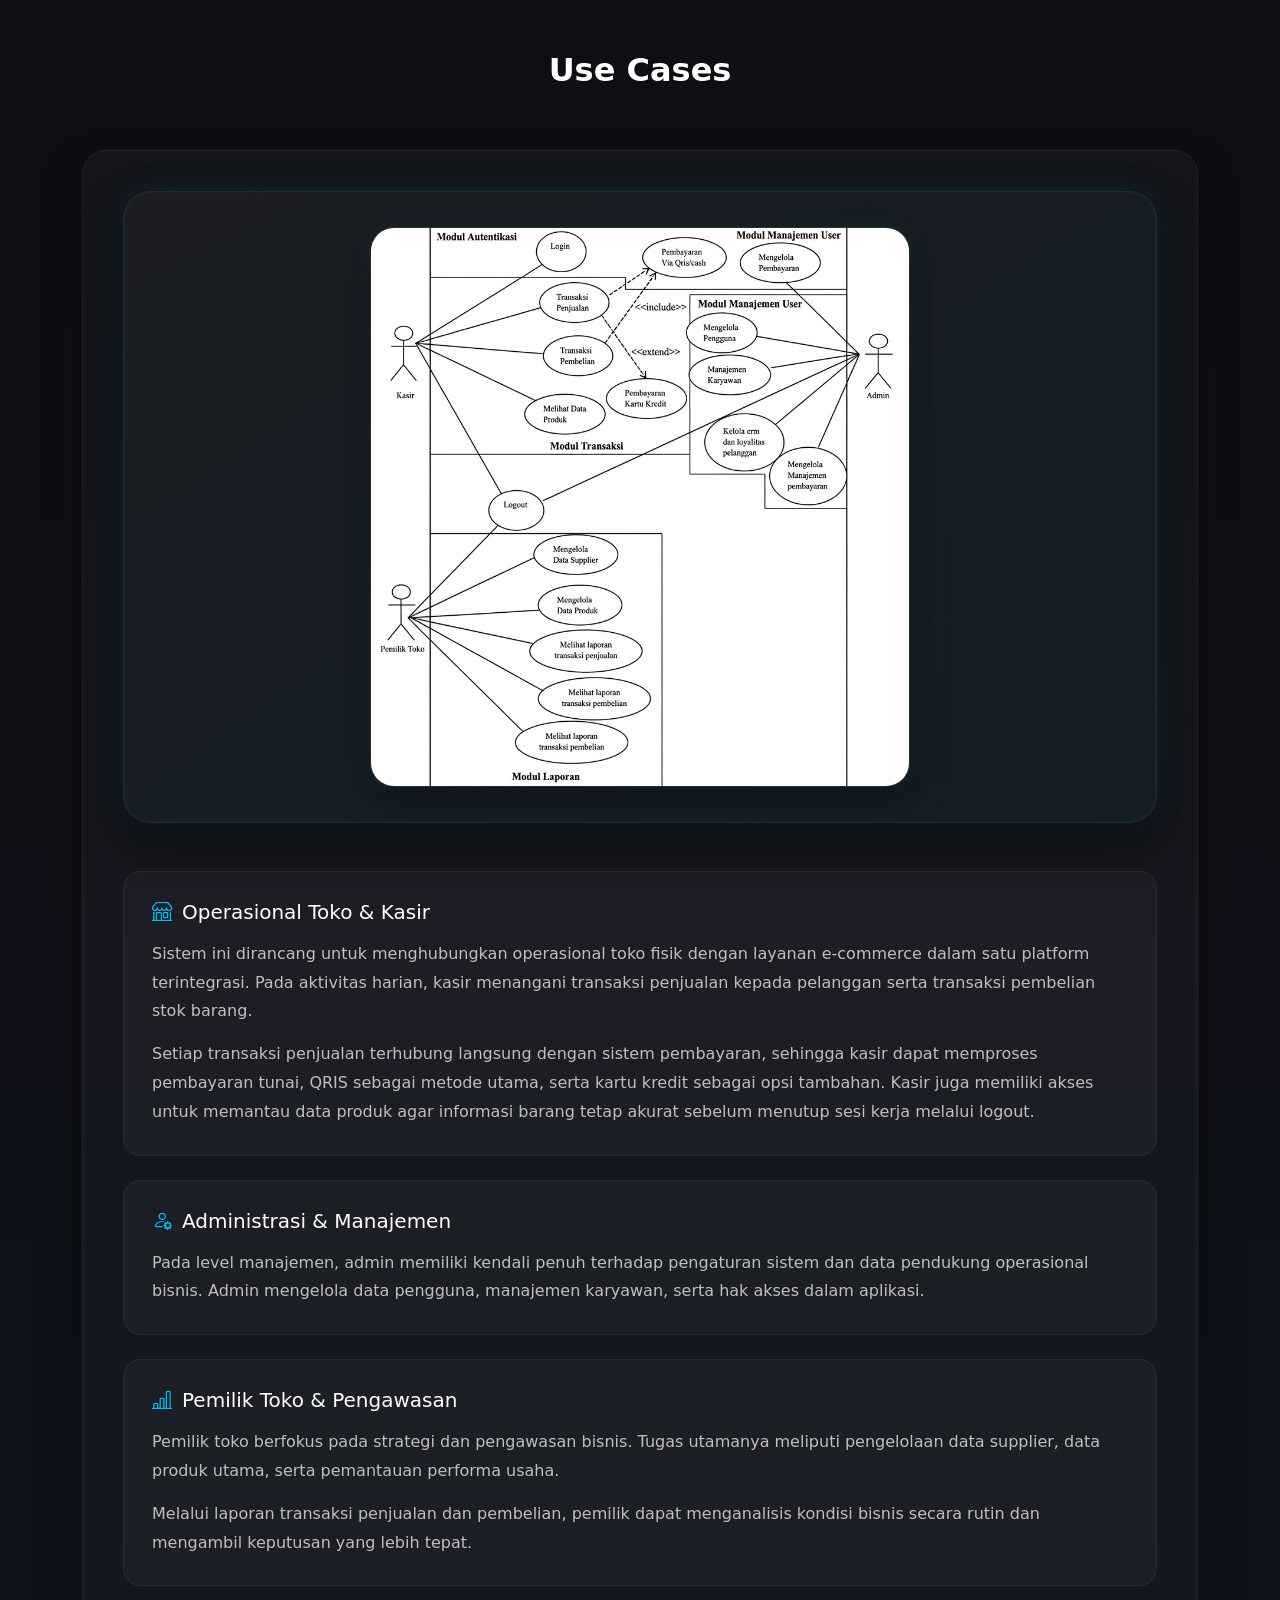
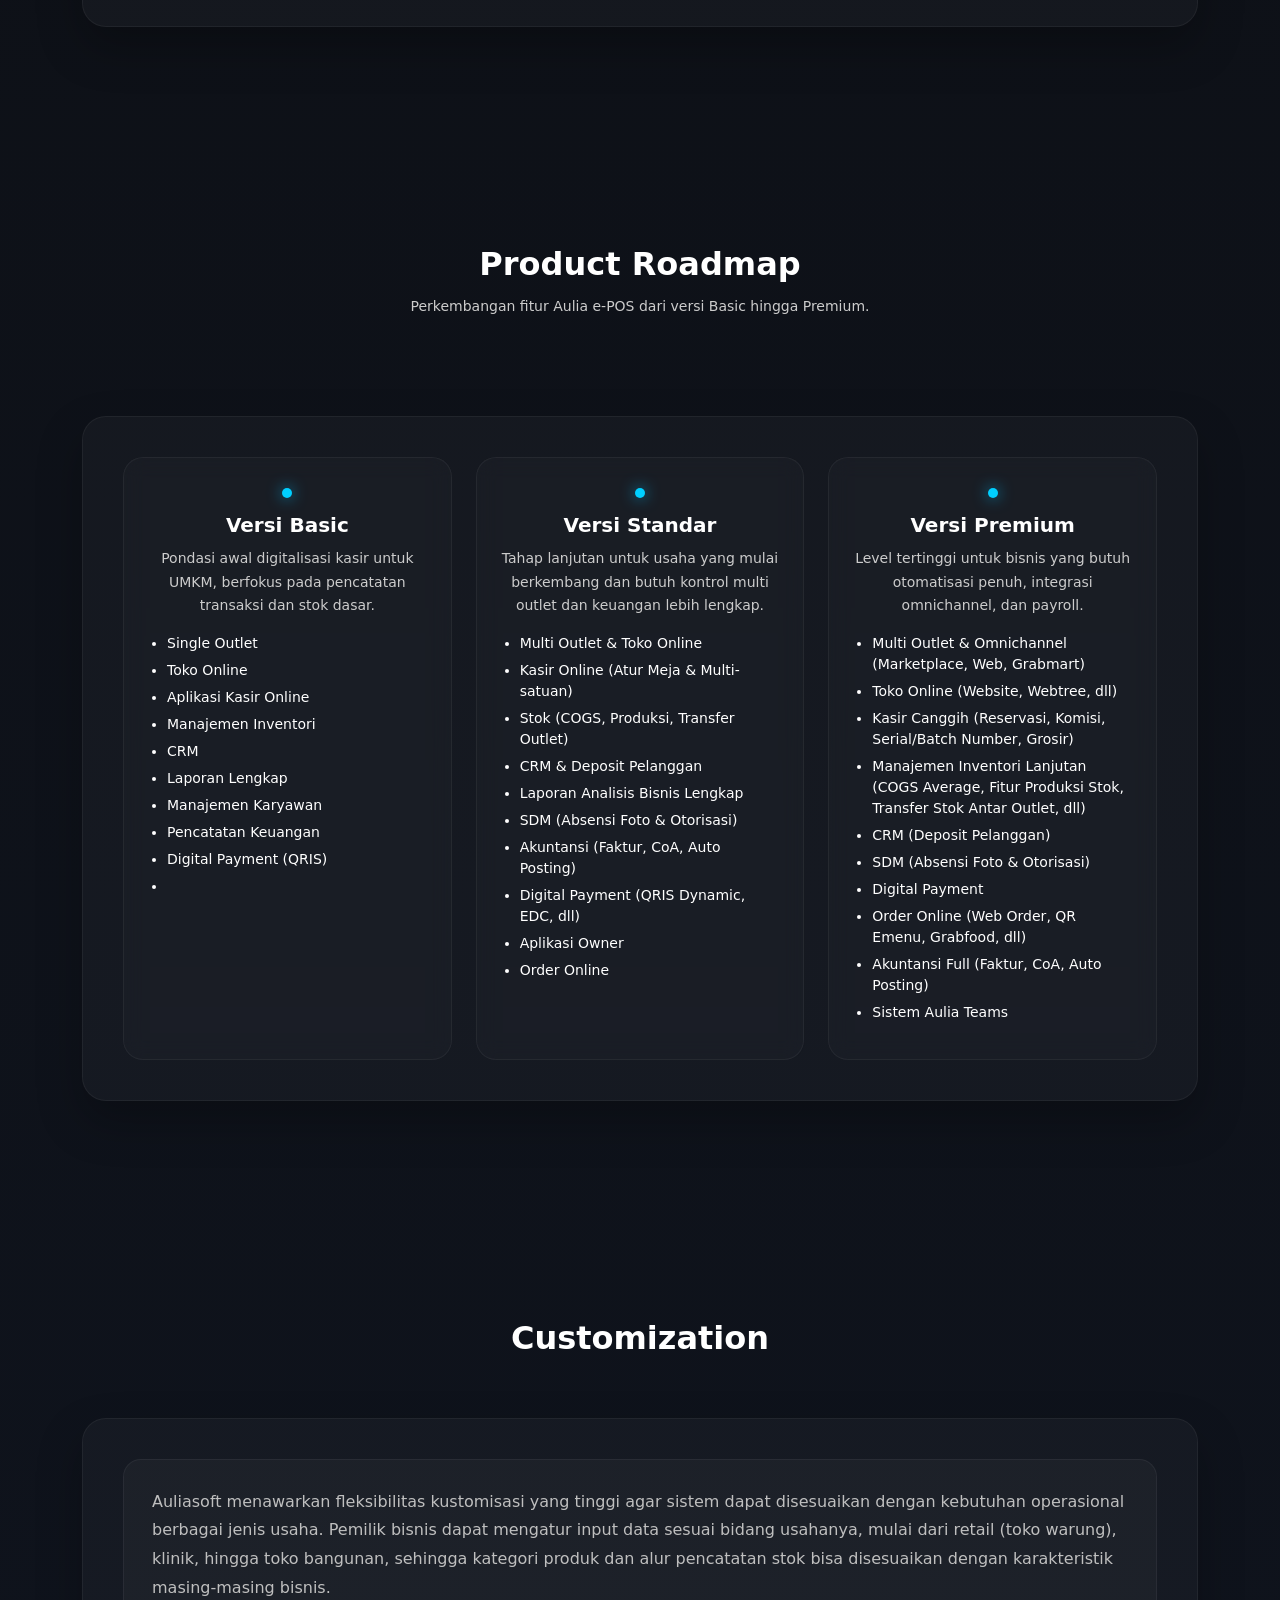
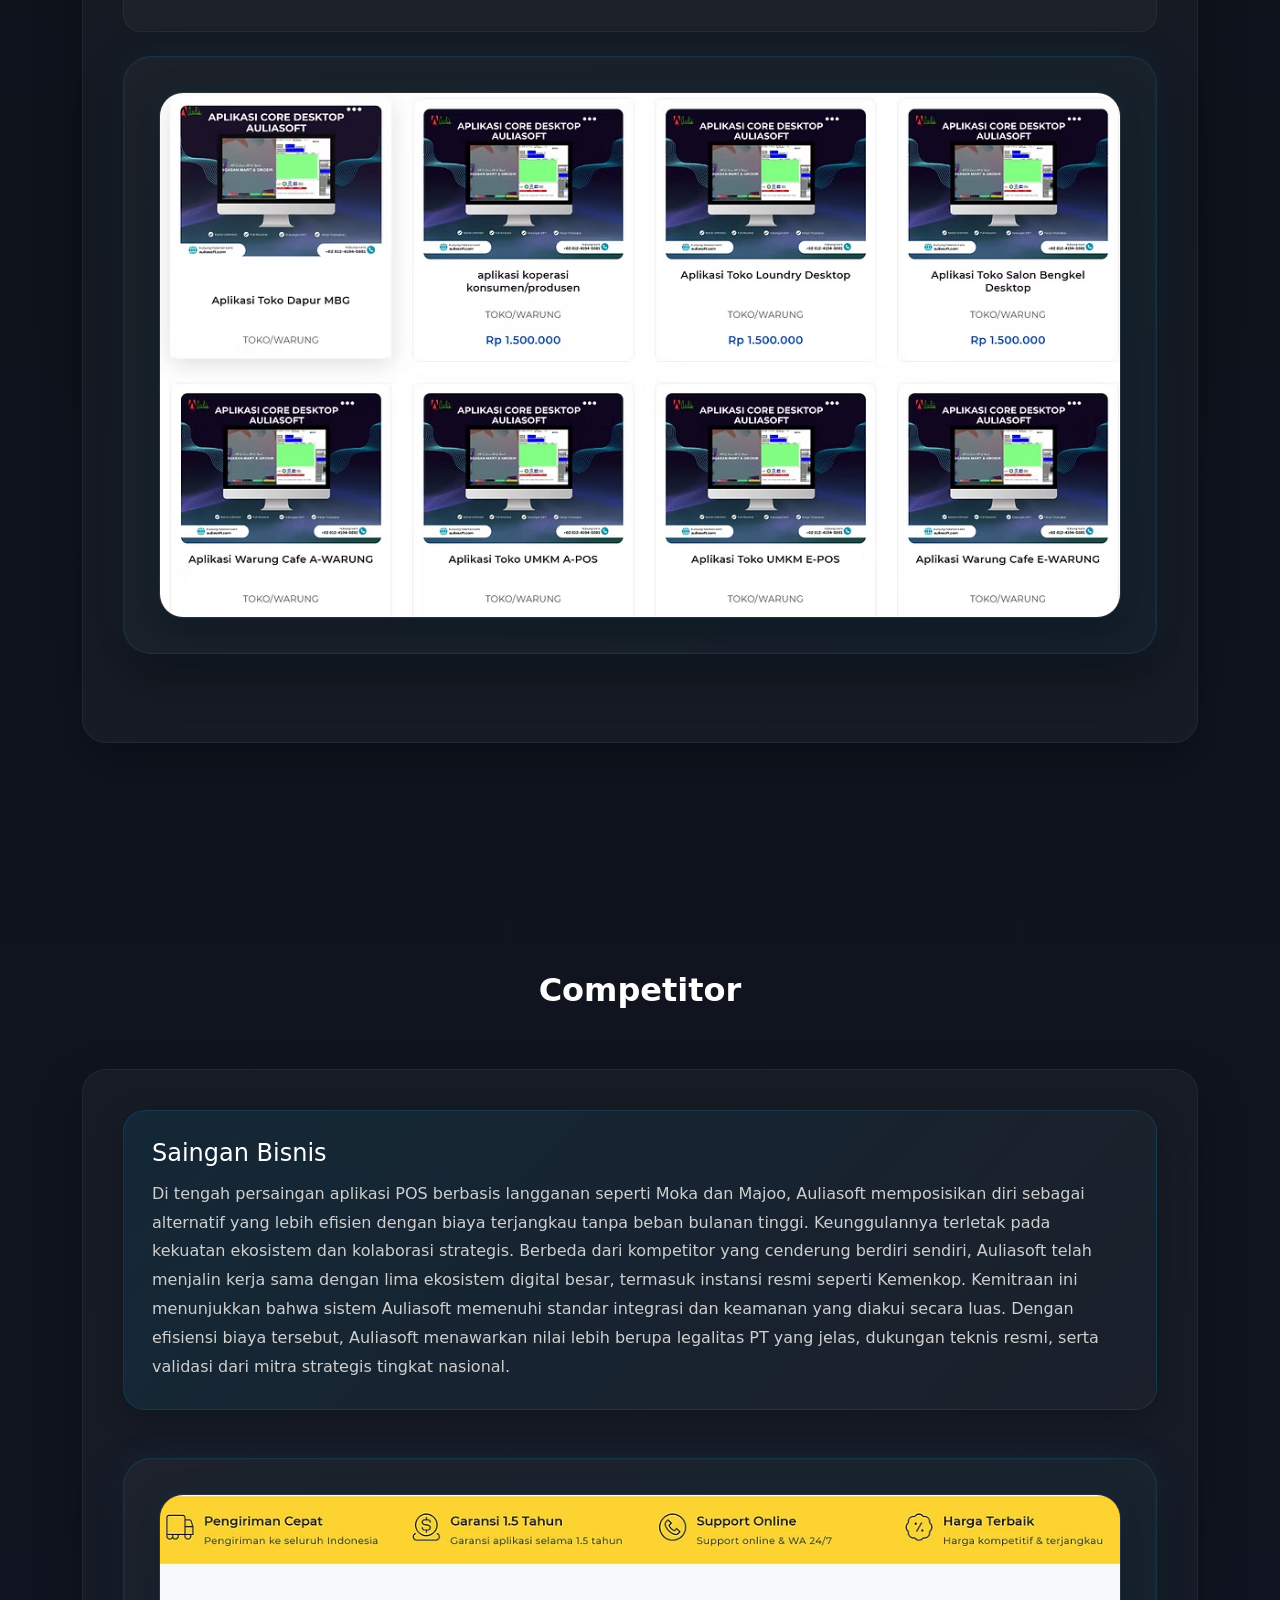
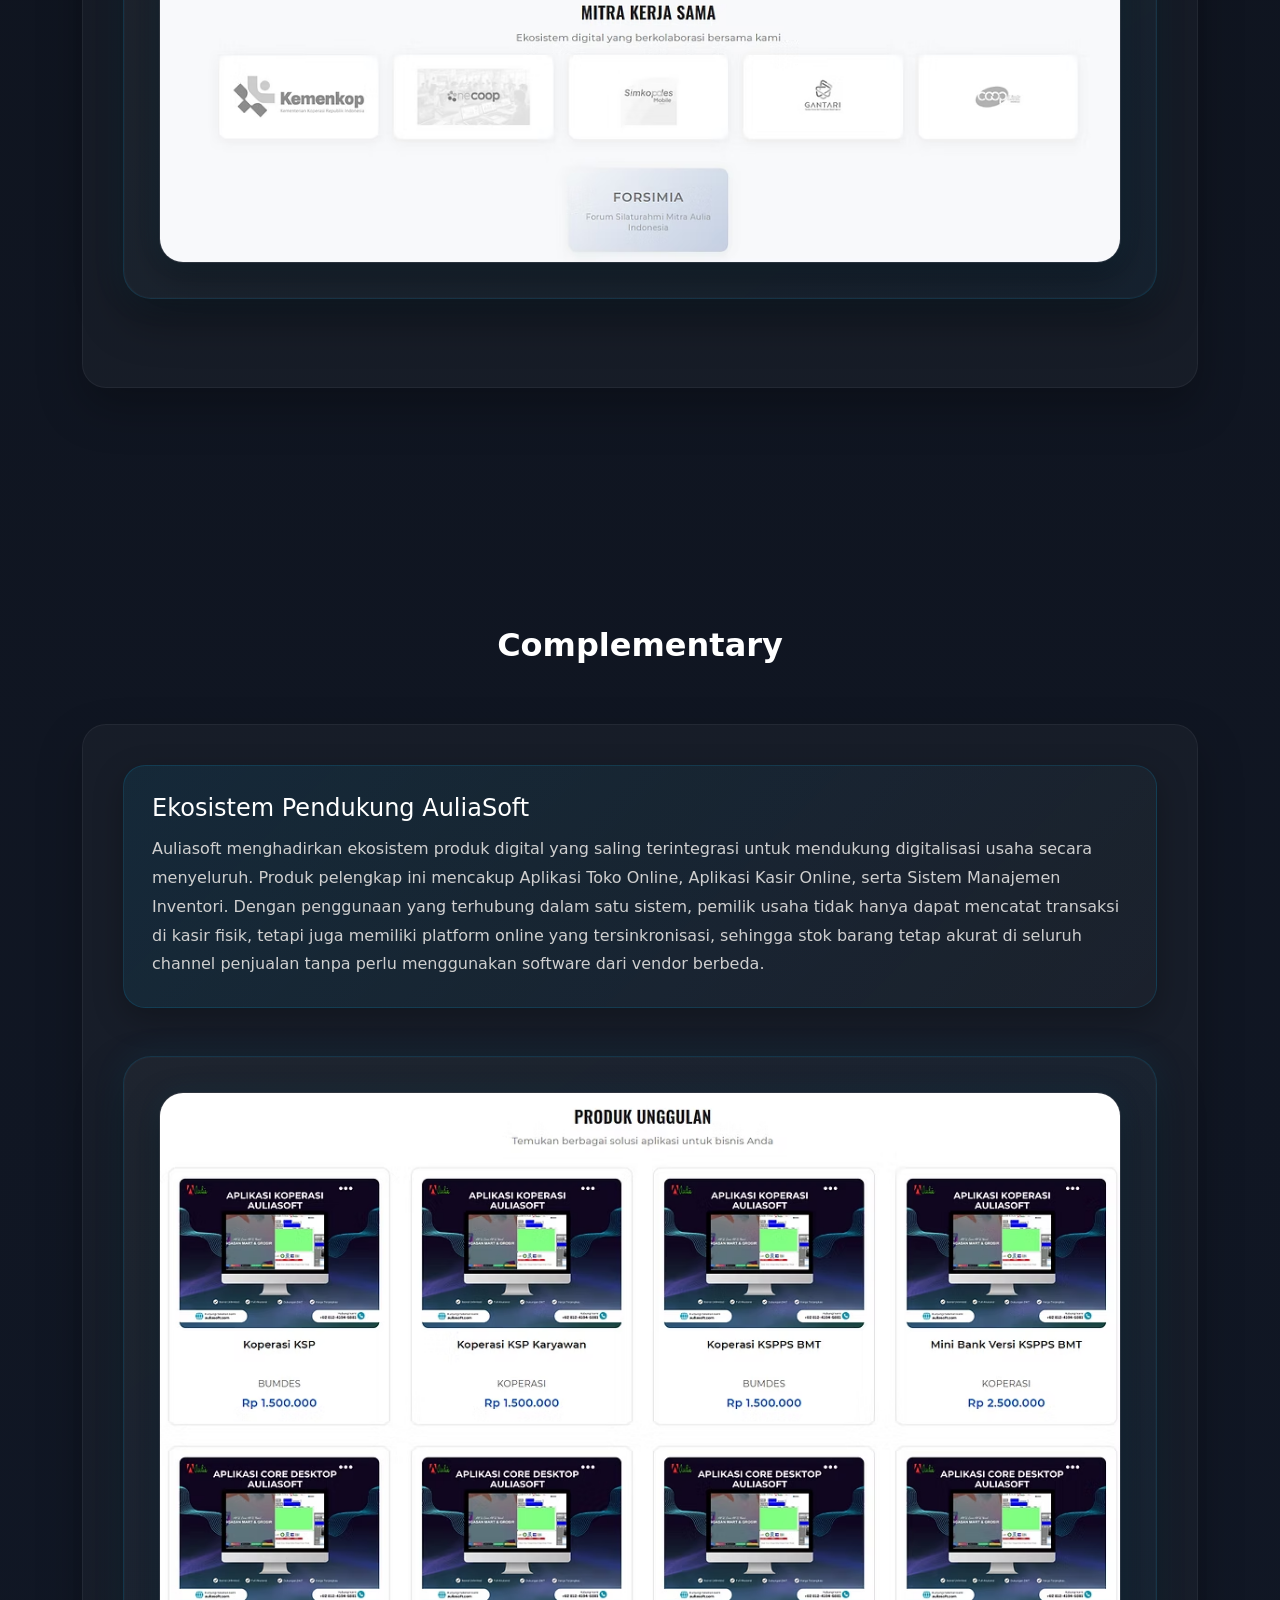
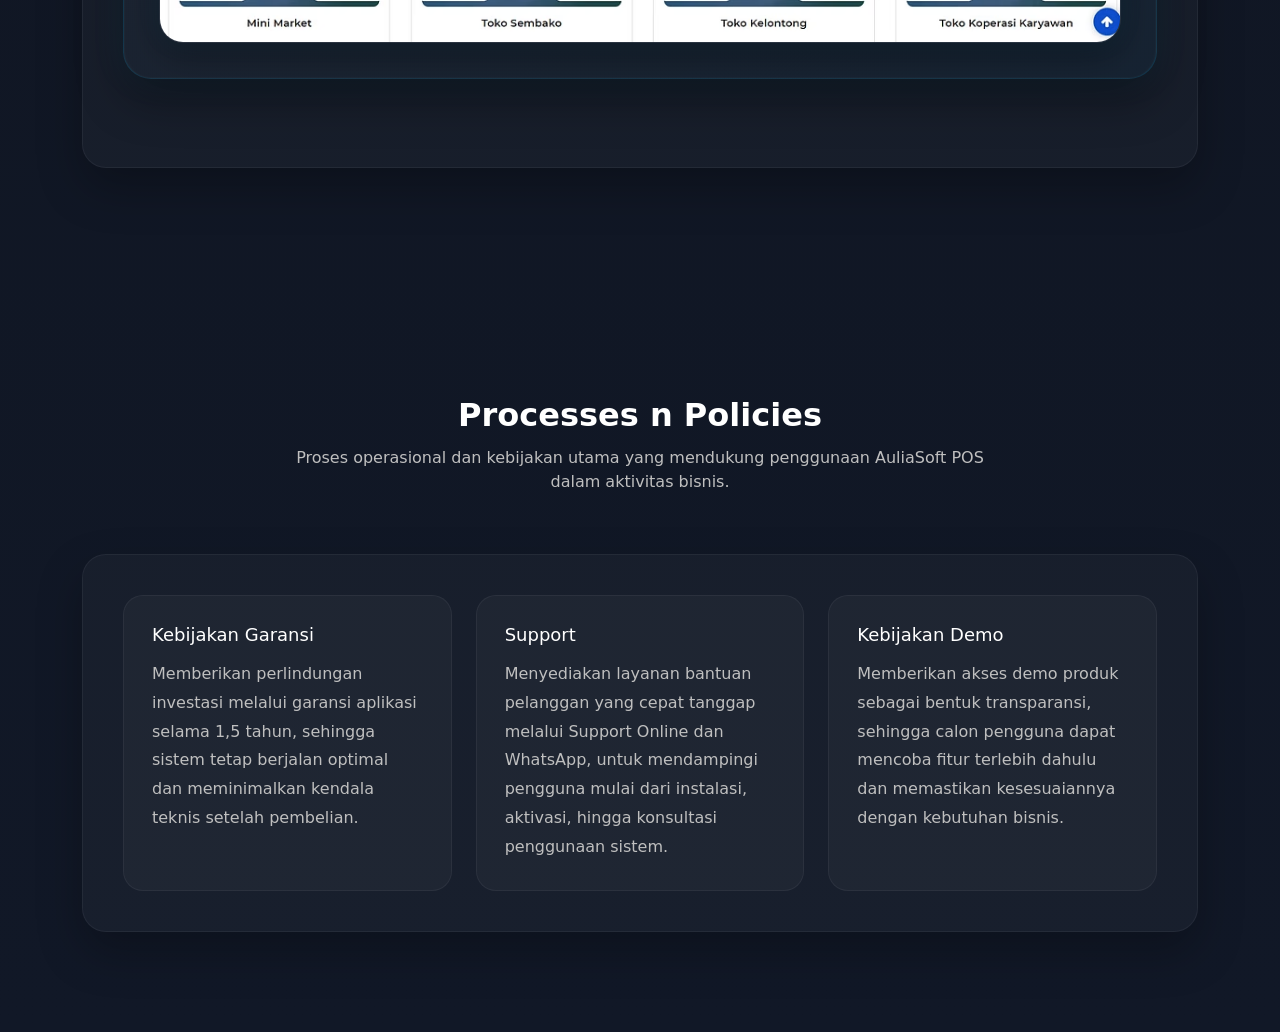
==== commit ea94b2bd: "Add files via upload" ====
--- a/detail.html
+++ b/detail.html
@@ -342,10 +342,15 @@
             </p>
             <ul class="text-start">
               <li>Single Outlet</li>
-              <li>Kasir Online</li>
-              <li>Manajemen Inventori Dasar</li>
-              <li>Laporan Penjualan Sederhana</li>
-              <li>Pembayaran QRIS</li>
+              <li>Toko Online</li>
+              <li>Aplikasi Kasir Online</li>
+              <li>Manajemen Inventori</li>
+              <li>CRM</li>
+              <li>Laporan Lengkap</li>
+              <li>Manajemen Karyawan</li>
+              <li>Pencatatan Keuangan</li>
+              <li>Digital Payment (QRIS)</li>
+              <li></li>
             </ul>
           </div>
         </div>
@@ -367,6 +372,9 @@
               <li>Laporan Analisis Bisnis Lengkap</li>
               <li>SDM (Absensi Foto & Otorisasi)</li>
               <li>Akuntansi (Faktur, CoA, Auto Posting)</li>
+              <li>Digital Payment (QRIS Dynamic, EDC, dll)</li>
+              <li>Aplikasi Owner</li>
+              <li>Order Online</li>
             </ul>
           </div>
         </div>
@@ -382,9 +390,13 @@
             </p>
             <ul class="text-start">
               <li>Multi Outlet & Omnichannel (Marketplace, Web, Grabmart)</li>
+              <li>Toko Online (Website, Webtree, dll)</li>
               <li>Kasir Canggih (Reservasi, Komisi, Serial/Batch Number, Grosir)</li>
-              <li>Manajemen Inventori Lanjutan</li>
-              <li>Payroll Lengkap (Shift, Struktur Gaji, Transfer Otomatis)</li>
+              <li>Manajemen Inventori Lanjutan (COGS Average, Fitur Produksi Stok, Transfer Stok Antar Outlet, dll)</li>
+              <li>CRM (Deposit Pelanggan)</li>
+              <li>SDM (Absensi Foto & Otorisasi)</li>
+              <li>Digital Payment</li>
+              <li>Order Online (Web Order, QR Emenu, Grabfood, dll)</li>
               <li>Akuntansi Full (Faktur, CoA, Auto Posting)</li>
               <li>Sistem Aulia Teams</li>
             </ul>
@@ -564,4 +576,4 @@
 <script src="https://cdn.jsdelivr.net/npm/bootstrap@5.3.2/dist/js/bootstrap.bundle.min.js"></script>
 
 </body>
-</html>+</html>
